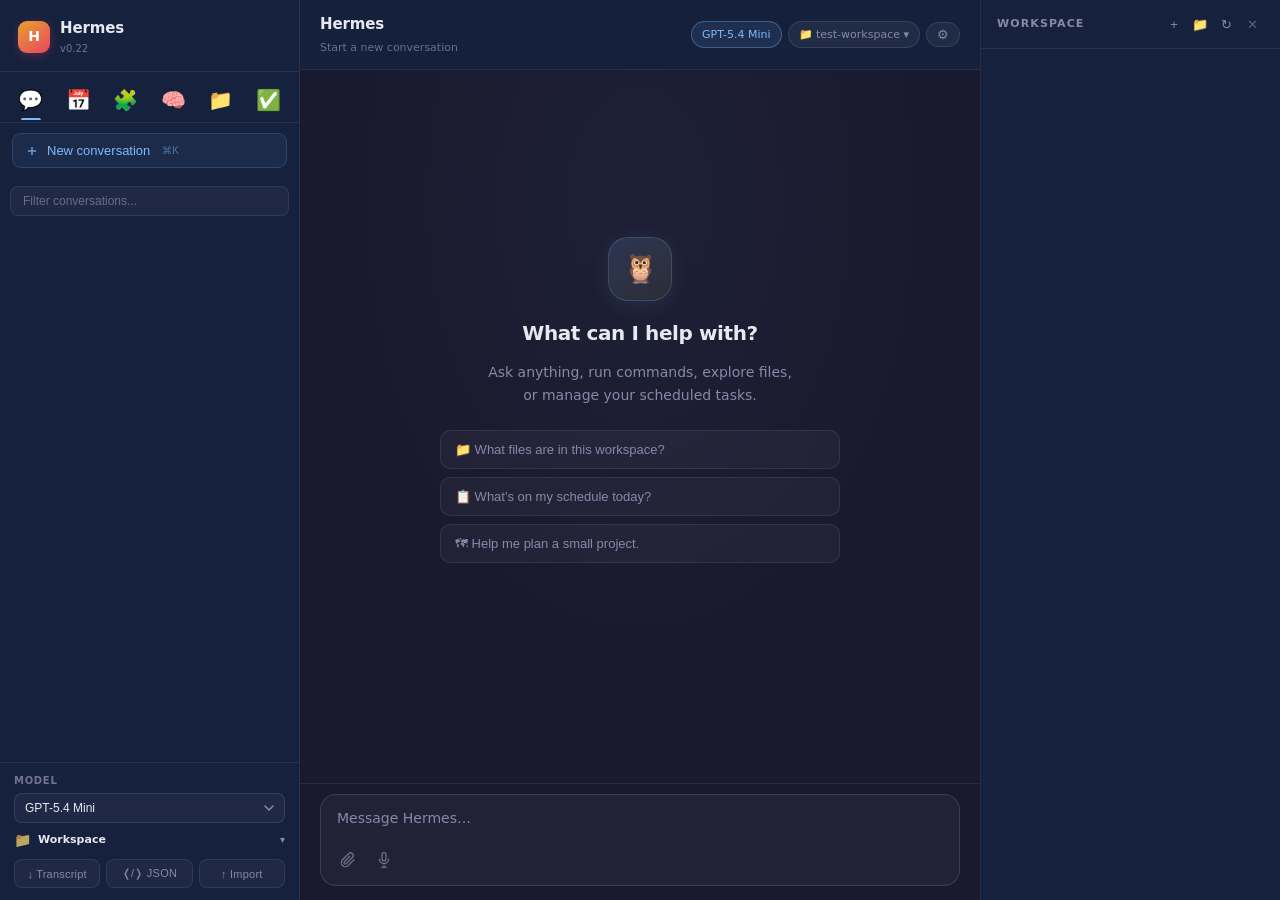
==== static/index.html @ dcb21dfd "feat: polish send button — hidden until content, icon-circle, pop-in animation - index.html: btnSend" ====
<!doctype html>
<html lang="en">
<head>
<meta charset="utf-8">
<meta name="viewport" content="width=device-width, initial-scale=1">
<title>Hermes</title>
<link rel="stylesheet" href="/static/style.css">
  <!-- Prism.js syntax highlighting (loaded async, non-blocking) -->
  <link rel="stylesheet" href="https://cdn.jsdelivr.net/npm/prismjs@1.29.0/themes/prism-tomorrow.min.css" integrity="sha384-wFjoQjtV1y5jVHbt0p35Ui8aV8GVpEZkyF99OXWqP/eNJDU93D3Ugxkoyh6Y2I4A" crossorigin="anonymous">
  <script src="https://cdn.jsdelivr.net/npm/prismjs@1.29.0/components/prism-core.min.js" integrity="sha384-MXybTpajaBV0AkcBaCPT4KIvo0FzoCiWXgcihYsw4FUkEz0Pv3JGV6tk2G8vJtDc" crossorigin="anonymous" defer></script>
  <script src="https://cdn.jsdelivr.net/npm/prismjs@1.29.0/plugins/autoloader/prism-autoloader.min.js" integrity="sha384-Uq05+JLko69eOiPr39ta9bh7kld5PKZoU+fF7g0EXTAriEollhZ+DrN8Q/Oi8J2Q" crossorigin="anonymous" defer></script>
</head>
<body>
<div class="layout">
  <aside class="sidebar">
    <div class="sidebar-header"><div class="logo">H</div><div><h1 style="margin:0;font-size:15px;font-weight:700;letter-spacing:-.01em">Hermes</h1><div style="font-size:10px;color:var(--muted);opacity:.8;margin-top:1px">v0.22</div></div></div>
    <div class="sidebar-nav">
      <button class="nav-tab active" data-panel="chat" data-label="Chat" onclick="switchPanel('chat')" title="Chat">&#128172;</button>
      <button class="nav-tab" data-panel="tasks" data-label="Tasks" onclick="switchPanel('tasks')" title="Tasks">&#128197;</button>
      <button class="nav-tab" data-panel="skills" data-label="Skills" onclick="switchPanel('skills')" title="Skills">&#129513;</button>
      <button class="nav-tab" data-panel="memory" data-label="Memory" onclick="switchPanel('memory')" title="Memory">&#129504;</button>
      <button class="nav-tab" data-panel="workspaces" data-label="Spaces" onclick="switchPanel('workspaces')" title="Spaces">&#128193;</button>
      <button class="nav-tab" data-panel="todos" data-label="Todos" onclick="switchPanel('todos')" title="Current task list">&#9989;</button>
    </div>
    <!-- Chat panel -->
    <div class="panel-view active" id="panelChat">
      <div class="sidebar-section">
        <button class="new-chat-btn" id="btnNewChat">
          <svg width="14" height="14" viewBox="0 0 24 24" fill="none" stroke="currentColor" stroke-width="2.5"><line x1="12" y1="5" x2="12" y2="19"/><line x1="5" y1="12" x2="19" y2="12"/></svg>
          New conversation <span style="font-size:10px;opacity:.5;margin-left:4px">&#8984;K</span>
        </button>
      </div>
      <div class="session-search"><input id="sessionSearch" placeholder="Filter conversations..." oninput="filterSessions()"></div>
      <div class="session-list" id="sessionList"></div>
    </div>
    <!-- Tasks (cron) panel -->
    <div class="panel-view" id="panelTasks">
      <div class="sidebar-section" style="padding-bottom:4px;display:flex;align-items:center;justify-content:space-between">
        <div style="font-size:11px;color:var(--muted)">Scheduled jobs</div>
        <button class="cron-btn run" style="padding:3px 8px;font-size:10px" onclick="toggleCronForm()">+ New job</button>
      </div>
      <!-- Create job form (hidden by default) -->
      <div id="cronCreateForm" style="display:none;padding:8px 12px;border-bottom:1px solid var(--border);flex-shrink:0">
        <input id="cronFormName" placeholder="Job name (optional)" style="width:100%;background:rgba(255,255,255,.05);border:1px solid var(--border2);border-radius:6px;color:var(--text);padding:5px 8px;font-size:12px;outline:none;margin-bottom:6px">
        <input id="cronFormSchedule" placeholder="Schedule: '0 9 * * *' or 'every 1h'" style="width:100%;background:rgba(255,255,255,.05);border:1px solid var(--border2);border-radius:6px;color:var(--text);padding:5px 8px;font-size:12px;outline:none;margin-bottom:6px">
        <textarea id="cronFormPrompt" rows="3" placeholder="Prompt (must be self-contained)" style="width:100%;background:rgba(255,255,255,.05);border:1px solid var(--border2);border-radius:6px;color:var(--text);padding:5px 8px;font-size:12px;outline:none;resize:none;font-family:inherit;margin-bottom:6px"></textarea>
        <select id="cronFormDeliver" style="width:100%;background:rgba(255,255,255,.05);border:1px solid var(--border2);border-radius:6px;color:var(--text);padding:5px 8px;font-size:12px;outline:none;margin-bottom:8px">
          <option value="local">Local (save output only)</option>
          <option value="discord">Discord</option>
          <option value="telegram">Telegram</option>
        </select>
        <div style="display:flex;gap:6px">
          <button class="cron-btn run" style="flex:1" onclick="submitCronCreate()">Create job</button>
          <button class="cron-btn" style="flex:1" onclick="toggleCronForm()">Cancel</button>
        </div>
        <div id="cronFormError" style="font-size:11px;color:var(--accent);margin-top:6px;display:none"></div>
      </div>
      <div class="cron-list" id="cronList"><div style="padding:12px;color:var(--muted);font-size:12px">Loading...</div></div>
    </div>
    <!-- Skills panel -->
    <div class="panel-view" id="panelSkills">
      <div class="sidebar-section" style="padding-bottom:4px;display:flex;align-items:center;justify-content:space-between">
        <div class="skills-search" style="flex:1;padding:0"><input id="skillsSearch" placeholder="Search skills..." oninput="filterSkills()"></div>
        <button class="cron-btn run" style="padding:3px 8px;font-size:10px;flex-shrink:0;margin-left:6px" onclick="toggleSkillForm()">+ New skill</button>
      </div>
      <!-- Skill create/edit form (hidden by default) -->
      <div id="skillCreateForm" style="display:none;padding:8px 12px;border-bottom:1px solid var(--border);flex-shrink:0">
        <input id="skillFormName" placeholder="Skill name (e.g. my-skill)" style="width:100%;background:rgba(255,255,255,.05);border:1px solid var(--border2);border-radius:6px;color:var(--text);padding:5px 8px;font-size:12px;outline:none;margin-bottom:6px;box-sizing:border-box">
        <input id="skillFormCategory" placeholder="Category (optional, e.g. devops)" style="width:100%;background:rgba(255,255,255,.05);border:1px solid var(--border2);border-radius:6px;color:var(--text);padding:5px 8px;font-size:12px;outline:none;margin-bottom:6px;box-sizing:border-box">
        <textarea id="skillFormContent" rows="6" placeholder="SKILL.md content (YAML frontmatter + markdown body)" style="width:100%;background:rgba(255,255,255,.05);border:1px solid var(--border2);border-radius:6px;color:var(--text);padding:5px 8px;font-size:12px;outline:none;resize:vertical;font-family:'SF Mono',ui-monospace,monospace;margin-bottom:6px;box-sizing:border-box"></textarea>
        <div style="display:flex;gap:6px">
          <button class="cron-btn run" style="flex:1" onclick="submitSkillSave()">Save skill</button>
          <button class="cron-btn" style="flex:1" onclick="toggleSkillForm()">Cancel</button>
        </div>
        <div id="skillFormError" style="font-size:11px;color:var(--accent);margin-top:6px;display:none"></div>
      </div>
      <div class="skills-list" id="skillsList"><div style="padding:12px;color:var(--muted);font-size:12px">Loading...</div></div>
    </div>
    <!-- Memory panel -->
    <div class="panel-view" id="panelMemory">
      <div style="padding:8px 12px 4px;display:flex;align-items:center;justify-content:space-between;flex-shrink:0">
        <span style="font-size:11px;color:var(--muted)">Personal memory</span>
        <button class="cron-btn run" id="memEditBtn" style="padding:3px 8px;font-size:10px" onclick="toggleMemoryEdit()">&#9998; Edit</button>
      </div>
      <div class="memory-panel" id="memoryPanel"><div style="color:var(--muted);font-size:12px">Loading...</div></div>
      <!-- Memory edit form (hidden by default) -->
      <div id="memoryEditForm" style="display:none;padding:8px 12px;border-top:1px solid var(--border);flex-shrink:0">
        <div style="font-size:11px;color:var(--muted);margin-bottom:4px">Editing: <span id="memEditSection">memory</span></div>
        <textarea id="memEditContent" rows="10" style="width:100%;background:rgba(255,255,255,.05);border:1px solid var(--border2);border-radius:6px;color:var(--text);padding:5px 8px;font-size:11px;outline:none;resize:vertical;font-family:'SF Mono',ui-monospace,monospace;box-sizing:border-box;margin-bottom:6px;line-height:1.5"></textarea>
        <div style="display:flex;gap:6px">
          <button class="cron-btn run" style="flex:1" onclick="submitMemorySave()">Save</button>
          <button class="cron-btn" style="flex:1" onclick="closeMemoryEdit()">Cancel</button>
        </div>
        <div id="memEditError" style="font-size:11px;color:var(--accent);margin-top:6px;display:none"></div>
      </div>
    </div>
    <!-- Todo panel -->
    <div class="panel-view" id="panelTodos">
      <div style="padding:10px 12px 4px;font-size:11px;color:var(--muted);flex-shrink:0">Current task list</div>
      <div id="todoPanel" style="flex:1;overflow-y:auto;padding:8px 12px"></div>
    </div>
    <!-- Workspaces panel -->
    <div class="panel-view" id="panelWorkspaces">
      <div style="padding:10px 12px 4px;font-size:11px;color:var(--muted)">Add and switch workspaces for your sessions.</div>
      <div style="flex:1;overflow-y:auto;padding:0 12px 12px" id="workspacesPanel"><div style="color:var(--muted);font-size:12px">Loading...</div></div>
    </div>
    <div class="sidebar-bottom">
      <div class="field-label" style="font-size:10px;letter-spacing:.07em;margin-bottom:4px">MODEL</div>
      <select id="modelSelect">
        <optgroup label="OpenAI">
          <option value="openai/gpt-5.4-mini">GPT-5.4 Mini</option>
          <option value="openai/gpt-4o">GPT-4o</option>
          <option value="openai/o3">o3</option>
          <option value="openai/o4-mini">o4-mini</option>
        </optgroup>
        <optgroup label="Anthropic">
          <option value="anthropic/claude-sonnet-4.6">Claude Sonnet 4.6</option>
          <option value="anthropic/claude-sonnet-4-5">Claude Sonnet 4.5</option>
          <option value="anthropic/claude-haiku-3-5">Claude Haiku 3.5</option>
        </optgroup>
        <optgroup label="Other">
          <option value="google/gemini-2.5-pro">Gemini 2.5 Pro</option>
          <option value="deepseek/deepseek-chat-v3-0324">DeepSeek V3</option>
          <option value="meta-llama/llama-4-scout">Llama 4 Scout</option>
        </optgroup>
      </select>
      <div id="sidebarWsDisplay" style="display:flex;align-items:center;gap:7px;padding:0 0 8px;cursor:pointer;border-radius:8px;transition:background .15s" onclick="toggleWsDropdown()" title="Switch workspace">
        <span style="font-size:14px;opacity:.7">&#128193;</span>
        <div style="min-width:0;flex:1">
          <div style="font-size:11px;font-weight:600;color:var(--text);overflow:hidden;text-overflow:ellipsis;white-space:nowrap" id="sidebarWsName">Workspace</div>
          <div style="font-size:10px;color:var(--muted);overflow:hidden;text-overflow:ellipsis;white-space:nowrap;margin-top:1px" id="sidebarWsPath"></div>
        </div>
        <span style="font-size:10px;color:var(--muted);flex-shrink:0">&#9662;</span>
      </div>
      <div class="sidebar-actions">
        <button class="sm-btn" id="btnDownload" title="Download as Markdown">&#8595; Transcript</button>
        <button class="sm-btn" id="btnExportJSON" title="Export full session as JSON">&#10092;/&#10093; JSON</button>
        <button class="sm-btn" id="btnImportJSON" title="Import session from JSON">&#8593; Import</button>
        <input type="file" id="importFileInput" accept=".json" style="display:none">
      </div>
    </div>
  <div class="resize-handle" id="sidebarResize"></div>
  </aside>
  <main class="main">
    <div class="topbar">
      <div style="flex:1;min-width:0;overflow:hidden"><div class="topbar-title" id="topbarTitle">Hermes</div><div class="topbar-meta" id="topbarMeta">Start a new conversation</div></div>
      <div class="topbar-chips">
        <div class="chip model" id="modelChip">GPT-5.4 Mini</div>
        <div id="wsChipWrap" style="position:relative">
          <div class="chip ws-chip" id="wsChip" onclick="toggleWsDropdown()" title="Switch workspace" style="cursor:pointer">&#128193; test-workspace &#9662;</div>
          <div class="ws-dropdown" id="wsDropdown"></div>
        </div>
        <button class="chip clear-btn" id="btnClearConv" onclick="clearConversation()" title="Clear all messages in this conversation" style="display:none">&#128465; Clear</button>
        <button class="chip gear-btn" id="btnSettings" onclick="toggleSettings()" title="Settings">&#9881;</button>
      </div>
    </div>
    <div class="messages" id="messages">
      <div class="empty-state" id="emptyState">
        <div class="empty-logo">🦉</div>
        <h2>What can I help with?</h2>
        <p>Ask anything, run commands, explore files, or manage your scheduled tasks.</p>
        <div class="suggestion-grid">
          <button class="suggestion" data-msg="What files are in this workspace?">📁 What files are in this workspace?</button>
          <button class="suggestion" data-msg="What's on my schedule today?">📋 What's on my schedule today?</button>
          <button class="suggestion" data-msg="Help me plan a small project.">🗺 Help me plan a small project.</button>
        </div>
      </div>
      <div class="messages-inner" id="msgInner"></div>
      <div id="liveToolCards" style="display:none;max-width:800px;margin:0 auto;width:100%;padding:0 24px;"></div>
    </div>
    <div class="reconnect-banner" id="reconnectBanner">
      <span id="reconnectMsg">&#9888; A response may have been in progress when you last left. Reload messages?</span>
      <div style="display:flex;gap:8px;flex-shrink:0">
        <button class="reconnect-btn" onclick="dismissReconnect()">Dismiss</button>
        <button class="reconnect-btn" onclick="refreshSession()">&#8635; Reload</button>
      </div>
    </div>
    <div class="approval-card" id="approvalCard">
      <div class="approval-inner">
        <div class="approval-header">
          <svg width="14" height="14" viewBox="0 0 24 24" fill="none" stroke="currentColor" stroke-width="2"><path d="M10.29 3.86L1.82 18a2 2 0 0 0 1.71 3h16.94a2 2 0 0 0 1.71-3L13.71 3.86a2 2 0 0 0-3.42 0z"/><line x1="12" y1="9" x2="12" y2="13"/><line x1="12" y1="17" x2="12.01" y2="17"/></svg>
          Dangerous command — approval required
        </div>
        <div class="approval-desc" id="approvalDesc"></div>
        <div class="approval-cmd" id="approvalCmd"></div>
        <div class="approval-btns">
          <button class="approval-btn once" onclick="respondApproval('once')">&#10003; Allow once</button>
          <button class="approval-btn session" onclick="respondApproval('session')">&#128274; Allow this session</button>
          <button class="approval-btn always" onclick="respondApproval('always')">&#9734; Always allow</button>
          <button class="approval-btn deny" onclick="respondApproval('deny')">&#10005; Deny</button>
        </div>
      </div>
    </div>
    <!-- Activity bar: shows tool progress / status above composer (not inside input) -->
    <div id="activityBar" style="display:none;max-width:800px;margin:0 auto;width:100%;padding:0 24px;">
      <div id="activityBarInner" style="display:flex;align-items:center;gap:8px;padding:6px 12px;border-radius:8px;background:rgba(255,255,255,.04);border:1px solid rgba(255,255,255,.07);font-size:12px;color:var(--muted);animation:fadeIn .15s ease;">
        <span id="activityIcon" style="font-size:13px;opacity:.6">&#9881;</span>
        <span id="activityText" style="flex:1;overflow:hidden;text-overflow:ellipsis;white-space:nowrap"></span>
        <button id="btnCancel" onclick="cancelStream()" style="display:none;background:rgba(233,69,96,.12);border:1px solid rgba(233,69,96,.35);color:#e94560;font-size:11px;font-weight:600;padding:3px 10px;border-radius:6px;cursor:pointer;flex-shrink:0;transition:background .15s" title="Cancel this task">&#9632; Cancel</button>
        <button id="btnDismissStatus" onclick="setStatus('')" style="display:none;background:none;border:none;color:var(--muted);font-size:14px;line-height:1;cursor:pointer;padding:0 2px;opacity:.5;flex-shrink:0" title="Dismiss">&#x2715;</button>
        <span id="activityDots" style="display:flex;gap:3px;align-items:center">
          <span style="width:4px;height:4px;border-radius:50%;background:var(--blue);opacity:.3;animation:pulse 1.4s ease-in-out infinite"></span>
          <span style="width:4px;height:4px;border-radius:50%;background:var(--blue);opacity:.3;animation:pulse 1.4s ease-in-out .22s infinite"></span>
          <span style="width:4px;height:4px;border-radius:50%;background:var(--blue);opacity:.3;animation:pulse 1.4s ease-in-out .44s infinite"></span>
        </span>
      </div>
    </div>
    <div class="composer-wrap" id="composerWrap">
      <div class="cmd-dropdown" id="cmdDropdown"></div>
      <div class="composer-box" id="composerBox">
        <div class="drop-hint" id="dropHint">
          <svg width="28" height="28" viewBox="0 0 24 24" fill="none" stroke="currentColor" stroke-width="1.5"><path d="M21 15v4a2 2 0 0 1-2 2H5a2 2 0 0 1-2-2v-4"/><polyline points="17 8 12 3 7 8"/><line x1="12" y1="3" x2="12" y2="15"/></svg>
          Drop files to upload to workspace
        </div>
        <div class="attach-tray" id="attachTray"></div>
        <div class="mic-status" id="micStatus" style="display:none"><span class="mic-dot"></span> Listening…</div>
        <textarea id="msg" rows="1" placeholder="Message Hermes…"></textarea>
        <div class="composer-footer">
          <div class="composer-left">
            <input type="file" id="fileInput" multiple accept="image/*,text/*,application/pdf,application/json,.md,.py,.js,.ts,.yaml,.yml,.toml,.csv,.sh,.txt,.log,.env" style="display:none">
            <button class="icon-btn" id="btnAttach" title="Attach files">
              <svg width="16" height="16" viewBox="0 0 24 24" fill="none" stroke="currentColor" stroke-width="2"><path d="M21.44 11.05l-9.19 9.19a6 6 0 0 1-8.49-8.49l9.19-9.19a4 4 0 0 1 5.66 5.66l-9.2 9.19a2 2 0 0 1-2.83-2.83l8.49-8.48"/></svg>
            </button>
            <button class="icon-btn mic-btn" id="btnMic" title="Voice input" style="display:none">
              <svg width="16" height="16" viewBox="0 0 24 24" fill="none" stroke="currentColor" stroke-width="2">
                <rect x="9" y="1" width="6" height="12" rx="3"/>
                <path d="M5 10a7 7 0 0 0 14 0"/>
                <line x1="12" y1="19" x2="12" y2="23"/>
                <line x1="8" y1="23" x2="16" y2="23"/>
              </svg>
            </button>
          </div>
          <div class="composer-right">
            <button class="send-btn" id="btnSend" title="Send message" style="display:none">
              <svg width="16" height="16" viewBox="0 0 24 24" fill="none" stroke="currentColor" stroke-width="2.5" stroke-linecap="round" stroke-linejoin="round"><line x1="12" y1="19" x2="12" y2="5"/><polyline points="5 12 12 5 19 12"/></svg>
            </button>
          </div>
        </div>
        <div class="upload-bar-wrap" id="uploadBarWrap"><div class="upload-bar" id="uploadBar"></div></div>
      </div>
    </div>
  </main>
  <aside class="rightpanel">
    <div class="resize-handle" id="rightpanelResize"></div>
    <div class="panel-header">
      <span>Workspace</span>
      <div class="panel-actions">
        <button class="panel-icon-btn" id="btnUpDir" title="Parent directory" onclick="navigateUp()" style="display:none">&#8593;</button>
        <button class="panel-icon-btn" id="btnNewFile" title="New file" onclick="promptNewFile()">&#43;</button>
        <button class="panel-icon-btn" id="btnNewFolder" title="New folder" onclick="promptNewFolder()">&#128193;</button>
        <button class="panel-icon-btn" id="btnRefreshPanel" title="Refresh" onclick="if(S.session)loadDir(S.currentDir)">&#8635;</button>
        <button class="panel-icon-btn close-preview" id="btnClearPreview" title="Close preview">&#10005;</button>
      </div>
    </div>
    <div class="breadcrumb-bar" id="breadcrumbBar" style="display:none"></div>
    <div class="file-tree" id="fileTree"></div>
    <div class="preview-area" id="previewArea">
      <div class="preview-path" id="previewPath">
        <span id="previewPathText"></span>
        <span class="preview-badge" id="previewBadge"></span>
        <button id="btnDownloadFile" class="panel-icon-btn" style="margin-left:auto;font-size:12px;width:auto;padding:2px 8px" onclick="downloadFile(_previewCurrentPath)" title="Download file to your computer">&#8681; Download</button>
        <button id="btnEditFile" class="panel-icon-btn" style="font-size:12px;width:auto;padding:2px 8px;display:none" onclick="toggleEditMode()">&#9998; Edit</button>
      </div>
      <pre class="preview-code" id="previewCode"></pre>
      <div class="preview-img-wrap" id="previewImgWrap" style="display:none"><img class="preview-img" id="previewImg" src="" alt=""></div>
      <div class="preview-md" id="previewMd" style="display:none"></div>
      <textarea id="previewEditArea" style="display:none;flex:1;width:100%;background:var(--code-bg);color:#e2e8f0;border:1px solid var(--border2);border-radius:8px;padding:12px;font-family:'SF Mono',ui-monospace,monospace;font-size:12px;line-height:1.6;resize:none;outline:none" oninput="_previewDirty=true;updateEditBtn()"></textarea>
    </div>
  </aside>
</div>
<div class="settings-overlay" id="settingsOverlay" style="display:none">
  <div class="settings-panel">
    <div class="settings-header">
      <h3 style="margin:0;font-size:16px">Settings</h3>
      <button class="panel-icon-btn" onclick="toggleSettings()" title="Close">&#10005;</button>
    </div>
    <div class="settings-body">
      <div class="settings-field">
        <label for="settingsModel">Default Model</label>
        <select id="settingsModel" style="width:100%;padding:8px;background:var(--code-bg);color:var(--text);border:1px solid var(--border2);border-radius:6px"></select>
      </div>
      <div class="settings-field">
        <label for="settingsWorkspace">Default Workspace</label>
        <select id="settingsWorkspace" style="width:100%;padding:8px;background:var(--code-bg);color:var(--text);border:1px solid var(--border2);border-radius:6px"></select>
      </div>
      <div class="settings-field">
        <label for="settingsSendKey">Send Key</label>
        <select id="settingsSendKey" style="width:100%;padding:8px;background:var(--code-bg);color:var(--text);border:1px solid var(--border2);border-radius:6px">
          <option value="enter">Enter (Shift+Enter for newline)</option>
          <option value="ctrl+enter">Ctrl+Enter (Enter for newline)</option>
        </select>
      </div>
      <div class="settings-field" style="border-top:1px solid var(--border);padding-top:12px;margin-top:8px">
        <label for="settingsPassword">Access Password</label>
        <div style="font-size:11px;color:var(--muted);margin-bottom:6px">Enter a new password to set or change it. Leave blank to keep current setting.</div>
        <input type="password" id="settingsPassword" placeholder="Enter new password…" style="width:100%;padding:8px;background:var(--code-bg);color:var(--text);border:1px solid var(--border2);border-radius:6px;font-size:13px">
      </div>
      <button class="sm-btn" onclick="saveSettings()" style="margin-top:12px;width:100%;padding:8px;font-weight:600">Save Settings</button>
      <button class="sm-btn" id="btnDisableAuth" onclick="disableAuth()" style="margin-top:6px;width:100%;padding:8px;font-weight:600;color:#e8a030;border-color:rgba(232,160,48,.3);display:none">Disable Auth</button>
      <button class="sm-btn" id="btnSignOut" onclick="signOut()" style="margin-top:6px;width:100%;padding:8px;font-weight:600;color:var(--accent);border-color:rgba(233,69,96,.3);display:none">Sign Out</button>
    </div>
  </div>
</div>
<div class="toast" id="toast"></div>
<script src="/static/ui.js"></script>
<script src="/static/workspace.js"></script>
<script src="/static/sessions.js"></script>
<script src="/static/commands.js"></script>
<script src="/static/messages.js"></script>
<script src="/static/panels.js"></script>
<script src="/static/boot.js"></script>
</body>
</html>
---- static/style.css ----
*, *::before, *::after { box-sizing: border-box; margin: 0; padding: 0; }
  :root {
    --bg:#1a1a2e;--sidebar:#16213e;--border:rgba(255,255,255,0.08);--border2:rgba(255,255,255,0.14);
    --text:#e8e8f0;--muted:#8888aa;--accent:#e94560;--blue:#7cb9ff;--gold:#c9a84c;--code-bg:#0d1117;
    font-family:-apple-system,BlinkMacSystemFont,"Segoe UI",system-ui,sans-serif;font-size:14px;line-height:1.6;
  }
  body{background:var(--bg);color:var(--text);height:100vh;height:100dvh;overflow:hidden;display:flex;}
  .layout{display:flex;width:100%;height:100vh;height:100dvh;}
  .sidebar{width:300px;background:var(--sidebar);border-right:1px solid var(--border);display:flex;flex-direction:column;overflow:hidden;flex-shrink:0;}
  .sidebar-header{padding:16px 18px 14px;border-bottom:1px solid var(--border);display:flex;align-items:center;gap:10px;}
  .logo{width:32px;height:32px;border-radius:9px;background:linear-gradient(145deg,#e8a030,var(--accent));display:flex;align-items:center;justify-content:center;font-weight:800;font-size:14px;color:#fff;flex-shrink:0;box-shadow:0 2px 8px rgba(233,69,96,.3);}
  .sidebar-header h1{font-size:15px;font-weight:600;}
  .sidebar-section{padding:14px 14px 8px;}
  .new-chat-btn{width:100%;padding:9px 12px;border-radius:9px;background:rgba(124,185,255,0.07);border:1px solid rgba(124,185,255,0.18);color:var(--blue);font-size:13px;cursor:pointer;display:flex;align-items:center;gap:8px;transition:all .15s;margin-bottom:8px;font-weight:500;}
  .new-chat-btn:hover{background:rgba(124,185,255,0.13);border-color:rgba(124,185,255,.3);}
  .session-list{flex:1;overflow-y:auto;padding:0 8px 8px;min-height:0;}
  .session-search{padding:4px 10px 8px;flex-shrink:0;}
  .session-search input{width:100%;background:rgba(255,255,255,.04);border:1px solid rgba(255,255,255,.08);border-radius:8px;color:var(--text);padding:7px 12px;font-size:12px;outline:none;transition:all .15s;}
  .session-search input:focus{border-color:rgba(124,185,255,.35);background:rgba(255,255,255,.06);box-shadow:0 0 0 2px rgba(124,185,255,.07);}
  .session-search input::placeholder{color:var(--muted);opacity:.7;}
  /* Inline session title edit */
  .session-title-input{flex:1;background:rgba(20,32,60,.9);border:1px solid rgba(124,185,255,.6);border-radius:6px;color:var(--text);padding:3px 8px;font-size:13px;outline:none;min-width:0;box-shadow:0 0 0 2px rgba(124,185,255,.15);font-family:inherit;}
  .session-item{padding:8px 10px 8px 8px;border-radius:0 8px 8px 0;cursor:pointer;font-size:13px;color:var(--muted);white-space:nowrap;overflow:hidden;text-overflow:ellipsis;transition:background .15s,color .15s,border-color .15s;display:flex;align-items:center;gap:6px;min-width:0;border-left:2px solid transparent;position:relative;}
  .session-item:hover{background:rgba(255,255,255,0.06);color:var(--text);}
  .session-item.active{background:rgba(232,160,48,0.12);color:#e8a030;border-left:2px solid #e8a030;padding-left:8px;}
  .session-title{flex:1;overflow:hidden;text-overflow:ellipsis;white-space:nowrap;}
  /* ── Session action button overlay ── */
  .session-actions{position:absolute;right:0;top:0;bottom:0;display:flex;align-items:center;gap:2px;padding:0 6px 0 16px;background:linear-gradient(to right,transparent,var(--sidebar) 12px);opacity:0;pointer-events:none;transition:opacity .15s ease;border-radius:0 8px 8px 0;}
  .session-item:hover .session-actions{opacity:1;pointer-events:auto;}
  .session-item.active .session-actions{background:linear-gradient(to right,transparent,rgba(30,22,8,.95) 12px);}
  .session-actions button{background:none;border:none;color:var(--muted);cursor:pointer;padding:2px 3px;line-height:1;transition:color .12s;display:flex;align-items:center;}
  .session-actions button:hover{color:var(--text);}
  .session-actions .act-trash:hover{color:var(--accent);}
  .session-actions .act-pin.pinned{color:#f5c542;}
  .session-actions .act-pin.pinned:hover{color:#d4a017;}
  /* Hide overlay during inline rename */
  .session-item:has(.session-title-input) .session-actions{display:none;}
  @keyframes newflash{0%{background:rgba(124,185,255,0.22);color:var(--blue);}100%{background:transparent;color:var(--muted);}}
  .session-item.new-flash{animation:newflash 1.4s ease-out forwards;}
  .toast{position:fixed;bottom:24px;left:50%;transform:translateX(-50%);background:rgba(20,30,50,.95);backdrop-filter:blur(12px);border:1px solid rgba(124,185,255,0.25);color:var(--text);font-size:13px;padding:10px 20px;border-radius:12px;pointer-events:none;opacity:0;transition:opacity .2s,transform .2s;z-index:100;box-shadow:0 4px 20px rgba(0,0,0,.3);letter-spacing:.01em;}
  .toast.show{opacity:1;transform:translateX(-50%) translateY(-2px);}
  .reconnect-banner{display:none;background:#1a2535;border:1px solid rgba(201,168,76,0.4);border-radius:10px;padding:10px 16px;margin:10px auto;max-width:780px;font-size:13px;color:var(--gold);display:none;align-items:center;justify-content:space-between;gap:12px;}
  .reconnect-banner.visible{display:flex;}
  .reconnect-btn{padding:5px 12px;border-radius:7px;font-size:12px;font-weight:600;background:rgba(201,168,76,0.15);border:1px solid rgba(201,168,76,0.4);color:var(--gold);cursor:pointer;}
  .reconnect-btn:hover{background:rgba(201,168,76,0.25);}
  /* ── Approval card ── */
  .approval-card{display:none;max-width:780px;margin:0 auto 0;padding:0 20px 12px;}
  .approval-card.visible{display:block;}
  .approval-inner{background:rgba(20,30,50,.95);backdrop-filter:blur(8px);border:1px solid rgba(233,69,96,0.35);border-radius:14px;padding:14px 16px;}
  .approval-header{display:flex;align-items:center;gap:8px;margin-bottom:10px;font-size:13px;font-weight:600;color:#e94560;}
  .approval-desc{font-size:12px;color:var(--muted);margin-bottom:8px;}
  .approval-cmd{background:var(--code-bg);border:1px solid rgba(255,255,255,.08);border-radius:8px;padding:8px 12px;font-family:"SF Mono",ui-monospace,monospace;font-size:12px;color:#e2e8f0;white-space:pre-wrap;word-break:break-all;margin-bottom:12px;max-height:120px;overflow-y:auto;}
  .approval-btns{display:flex;gap:8px;flex-wrap:wrap;}
  .approval-btn{padding:6px 14px;border-radius:8px;font-size:12px;font-weight:600;border:1px solid var(--border2);background:rgba(255,255,255,0.06);color:var(--text);cursor:pointer;transition:all .15s;}
  .approval-btn:hover{background:rgba(255,255,255,0.12);}
  .approval-btn.once{border-color:rgba(124,185,255,0.5);color:var(--blue);}
  .approval-btn.once:hover{background:rgba(124,185,255,0.15);}
  .approval-btn.session{border-color:rgba(124,185,255,0.3);color:var(--blue);}
  .approval-btn.always{border-color:rgba(201,168,76,0.5);color:var(--gold);}
  .approval-btn.deny{border-color:rgba(233,69,96,0.5);color:var(--accent);}
  .approval-btn.deny:hover{background:rgba(233,69,96,0.12);}
  /* Sidebar navigation tabs */
  .sidebar-nav{display:flex;border-bottom:1px solid var(--border);flex-shrink:0;padding:6px 8px 0;gap:2px;}
  .nav-tab{flex:1;padding:10px 4px 8px;font-size:20px;text-align:center;cursor:pointer;color:var(--muted);border:none;background:none;transition:color .15s;border-bottom:2px solid transparent;white-space:nowrap;overflow:hidden;position:relative;}
  .nav-tab:hover{color:var(--text);}
  .nav-tab:hover::after{content:attr(data-label);position:absolute;bottom:calc(100% + 8px);left:50%;transform:translateX(-50%);background:rgba(15,22,40,.98);border:1px solid rgba(124,185,255,0.3);color:var(--blue);font-size:12px;font-weight:700;letter-spacing:.02em;padding:5px 11px;border-radius:7px;white-space:nowrap;pointer-events:none;z-index:50;box-shadow:0 4px 12px rgba(0,0,0,.3);}
  .nav-tab.active{color:var(--blue);}
  .nav-tab.active::before{content:'';position:absolute;bottom:0;left:50%;transform:translateX(-50%);width:20px;height:2px;background:var(--blue);border-radius:2px 2px 0 0;}
  /* Panel content areas (swapped by tab) */
  .panel-view{display:none;flex:1;overflow:hidden;flex-direction:column;}
  .panel-view.active{display:flex;}
  /* Cron panel */
  .cron-list{flex:1;overflow-y:auto;padding:8px;}
  .cron-item{border-radius:10px;border:1px solid rgba(255,255,255,.08);margin-bottom:6px;overflow:hidden;transition:border-color .15s,background .15s;background:rgba(255,255,255,.02);}
  .cron-item:hover{border-color:var(--border2);}
  .cron-header{display:flex;align-items:center;gap:8px;padding:9px 11px;cursor:pointer;}
  .cron-name{flex:1;font-size:13px;color:var(--text);font-weight:500;overflow:hidden;text-overflow:ellipsis;white-space:nowrap;}
  .cron-status{font-size:10px;font-weight:700;padding:2px 7px;border-radius:99px;flex-shrink:0;}
  .cron-status.active{background:rgba(34,197,94,.15);color:#4ade80;}
  .cron-status.paused{background:rgba(201,168,76,.15);color:var(--gold);}
  .cron-status.disabled{background:rgba(255,255,255,.07);color:var(--muted);}
  .cron-status.error{background:rgba(233,69,96,.15);color:var(--accent);}
  .cron-body{display:none;padding:0 11px 10px;border-top:1px solid var(--border);overflow:hidden;}
  .cron-body.open{display:block;}
  .cron-schedule{font-size:11px;color:var(--muted);margin:8px 0 6px;}
  .cron-prompt{font-size:11px;color:var(--muted);line-height:1.55;max-height:80px;overflow-y:auto;background:rgba(0,0,0,.2);padding:6px 8px;border-radius:6px;white-space:pre-wrap;margin-bottom:8px;box-sizing:border-box;}
  .cron-actions{display:flex;gap:6px;margin-bottom:8px;}
  .cron-btn{padding:4px 10px;border-radius:6px;font-size:11px;font-weight:600;border:1px solid var(--border2);background:rgba(255,255,255,.05);color:var(--muted);cursor:pointer;transition:all .15s;}
  .cron-btn:hover{background:rgba(255,255,255,.1);color:var(--text);}
  .cron-btn.run{border-color:rgba(124,185,255,.4);color:var(--blue);}
  .cron-btn.run:hover{background:rgba(124,185,255,.12);}
  .cron-btn.pause{border-color:rgba(201,168,76,.4);color:var(--gold);}
  .cron-last{font-size:11px;color:var(--muted);border-top:1px solid var(--border);padding-top:8px;max-height:220px;overflow-y:auto;white-space:pre-wrap;line-height:1.5;word-break:break-word;}
  .cron-last-header{font-size:10px;font-weight:600;text-transform:uppercase;letter-spacing:.06em;color:var(--muted);margin-bottom:4px;}
  /* Skills panel */
  .skills-search{padding:8px;flex-shrink:0;}
  .skills-search input{width:100%;background:rgba(255,255,255,.06);border:1px solid var(--border2);border-radius:7px;color:var(--text);padding:6px 10px;font-size:12px;outline:none;}
  .skills-search input::placeholder{color:var(--muted);}
  .skills-list{flex:1;overflow-y:auto;padding:0 8px 8px;}
  .skills-category{margin-bottom:4px;}
  .skills-cat-header{font-size:10px;font-weight:700;text-transform:uppercase;letter-spacing:.08em;color:var(--muted);padding:8px 6px 4px;cursor:pointer;display:flex;align-items:center;gap:4px;}
  .skills-cat-header:hover{color:var(--text);}
  .skill-item{padding:7px 10px;border-radius:7px;cursor:pointer;font-size:12px;color:var(--muted);display:flex;align-items:flex-start;gap:6px;transition:all .12s;line-height:1.4;}
  .skill-item:hover{background:rgba(255,255,255,.06);color:var(--text);}
  .skill-item.active{background:rgba(124,185,255,.1);color:var(--blue);}
  .skill-name{font-weight:500;flex-shrink:0;}
  .skill-desc{overflow:hidden;text-overflow:ellipsis;white-space:nowrap;flex:1;font-size:11px;opacity:.7;}
  /* Memory panel */
  .memory-panel{flex:1;overflow-y:auto;padding:12px;}
  .memory-section{margin-bottom:16px;}
  .memory-section-title{font-size:10px;font-weight:700;text-transform:uppercase;letter-spacing:.08em;color:var(--muted);margin-bottom:8px;display:flex;align-items:center;justify-content:space-between;}
  .memory-mtime{font-size:10px;font-weight:400;text-transform:none;opacity:.6;}
  .memory-content{font-size:12px;line-height:1.7;color:var(--text);}
  .memory-content p{margin-bottom:6px;}
  .memory-empty{color:var(--muted);font-size:12px;font-style:italic;}
  .sidebar-bottom{border-top:1px solid var(--border);padding:12px 14px;flex-shrink:0;}
  .field-label{font-size:10px;font-weight:700;text-transform:uppercase;letter-spacing:.08em;color:var(--muted);margin-bottom:5px;opacity:.8;}
  select{width:100%;background:rgba(255,255,255,0.04);border:1px solid rgba(255,255,255,.1);border-radius:8px;color:var(--text);padding:7px 28px 7px 10px;font-size:12px;outline:none;appearance:none;margin-bottom:6px;cursor:pointer;background-image:url("data:image/svg+xml,%3Csvg xmlns='http://www.w3.org/2000/svg' width='10' height='6' viewBox='0 0 10 6'%3E%3Cpath d='M1 1l4 4 4-4' stroke='%238888aa' stroke-width='1.5' fill='none' stroke-linecap='round'/%3E%3C/svg%3E");background-repeat:no-repeat;background-position:right 10px center;}
  select:focus{border-color:rgba(124,185,255,.4);box-shadow:0 0 0 2px rgba(124,185,255,.08);}
  optgroup{color:var(--muted);font-size:11px;font-weight:700;}
  option{background:#1a1a2e;color:var(--text);padding:6px;}
  .sidebar-actions{display:flex;gap:6px;}
  .sm-btn{flex:1;padding:7px 0;border-radius:8px;font-size:11px;font-weight:500;background:rgba(255,255,255,0.04);border:1px solid rgba(255,255,255,.08);color:var(--muted);cursor:pointer;transition:all .15s;text-align:center;letter-spacing:.02em;}
  .sm-btn:hover{background:rgba(255,255,255,0.09);color:var(--text);border-color:rgba(255,255,255,.15);}
  .main{flex:1;display:flex;flex-direction:column;overflow:hidden;min-width:0;background:rgba(26,26,46,0.5);}
  .topbar{padding:12px 20px;border-bottom:1px solid var(--border);background:rgba(22,33,62,.98);backdrop-filter:blur(12px);display:flex;align-items:center;justify-content:space-between;flex-shrink:0;}
  .topbar-title{font-size:15px;font-weight:600;letter-spacing:-.01em;white-space:nowrap;overflow:hidden;text-overflow:ellipsis;}
  .topbar-meta{font-size:11px;color:var(--muted);margin-top:3px;opacity:.75;white-space:nowrap;overflow:hidden;text-overflow:ellipsis;}
  .topbar-chips{display:flex;gap:6px;align-items:center;flex-shrink:0;}
  .chip{font-size:11px;padding:4px 10px;border-radius:999px;background:rgba(255,255,255,0.05);border:1px solid rgba(255,255,255,.1);color:var(--muted);font-weight:500;}
  .chip.model{color:var(--blue);border-color:rgba(124,185,255,0.35);background:rgba(124,185,255,0.1);}
  .messages{flex:1;overflow-y:auto;display:flex;flex-direction:column;min-height:0;}
  .messages-inner{max-width:800px;margin:0 auto;width:100%;padding:20px 24px 32px;display:flex;flex-direction:column;}
  .msg-row{padding:10px 0;}
  .msg-row+.msg-row{border-top:none;}
  .msg-role{font-size:12px;font-weight:500;letter-spacing:.01em;margin-bottom:8px;display:flex;align-items:center;gap:8px;}
  .msg-role.user{color:rgba(124,185,255,0.65);}
  .msg-role.assistant{color:rgba(201,168,76,0.6);}
  .role-icon{width:22px;height:22px;border-radius:50%;display:flex;align-items:center;justify-content:center;font-size:10px;font-weight:700;flex-shrink:0;}
  .role-icon.user{background:rgba(124,185,255,0.15);color:var(--blue);border:1px solid rgba(124,185,255,0.2);}
  .role-icon.assistant{background:rgba(201,168,76,0.15);color:var(--gold);border:1px solid rgba(201,168,76,0.2);}
  .msg-body{font-size:14px;line-height:1.75;color:var(--text);padding-left:30px;max-width:680px;}
  .msg-body p{margin-bottom:10px;}.msg-body p:last-child{margin-bottom:0;}
  .msg-body ul,.msg-body ol{margin:6px 0 10px 20px;}.msg-body li{margin-bottom:3px;}
  .msg-body h1,.msg-body h2,.msg-body h3{margin:16px 0 6px;font-weight:600;}
  .msg-body h1{font-size:18px;}.msg-body h2{font-size:16px;}.msg-body h3{font-size:14px;}
  .msg-body strong{color:#fff;font-weight:600;}.msg-body em{color:#c9c9e8;font-style:italic;}
  .msg-body code{font-family:"SF Mono","Fira Code",ui-monospace,monospace;font-size:12.5px;background:rgba(0,0,0,.35);padding:1px 5px;border-radius:4px;color:#f0c27f;}
  .msg-body pre{background:var(--code-bg);border:1px solid rgba(255,255,255,.08);border-radius:10px;padding:14px 16px;overflow-x:auto;margin:10px 0;}
  .msg-body pre code{background:none;padding:0;border-radius:0;color:#e2e8f0;font-size:13px;line-height:1.6;}
  .pre-header{font-size:10px;font-weight:600;text-transform:uppercase;letter-spacing:.06em;color:var(--muted);padding:8px 16px 8px;background:rgba(255,255,255,.04);border-radius:10px 10px 0 0;border:1px solid rgba(255,255,255,.08);border-bottom:1px solid rgba(255,255,255,.05);display:flex;align-items:center;gap:6px;}
  .pre-header::before{content:'';width:8px;height:8px;border-radius:50%;background:var(--muted);opacity:.4;}
  .pre-header+pre{border-radius:0 0 10px 10px;border-top:none;margin-top:0;}
  .msg-body blockquote{border-left:3px solid var(--blue);padding-left:14px;color:var(--muted);font-style:italic;margin:10px 0;}
  .msg-body a{color:var(--blue);text-decoration:underline;}
  .msg-body hr{border:none;border-top:1px solid var(--border);margin:14px 0;}
  .msg-files{display:flex;flex-wrap:wrap;gap:6px;padding-left:30px;margin-bottom:10px;}
  .msg-file-badge{display:flex;align-items:center;gap:5px;background:rgba(124,185,255,0.1);border:1px solid rgba(124,185,255,0.25);border-radius:6px;padding:4px 9px;font-size:12px;color:var(--blue);}
  .thinking{display:flex;align-items:center;gap:5px;color:var(--muted);font-size:13px;padding-left:30px;}
  .dot{width:6px;height:6px;border-radius:50%;background:var(--blue);opacity:.3;animation:pulse 1.4s ease-in-out infinite;}
  .dot:nth-child(2){animation-delay:.22s;}.dot:nth-child(3){animation-delay:.44s;}
  @keyframes pulse{0%,80%,100%{opacity:.2;transform:scale(.8)}40%{opacity:.8;transform:scale(1)}}
  .empty-state{flex:1;display:flex;flex-direction:column;align-items:center;justify-content:center;gap:12px;padding:40px;color:var(--muted);}
  .empty-logo{width:64px;height:64px;border-radius:20px;background:linear-gradient(145deg,rgba(124,185,255,.15),rgba(201,168,76,.1));border:1px solid rgba(124,185,255,.2);display:flex;align-items:center;justify-content:center;font-size:28px;font-weight:700;color:var(--blue);margin-bottom:4px;box-shadow:0 4px 20px rgba(124,185,255,.1);}
  .empty-state h2{font-size:20px;color:var(--text);font-weight:700;letter-spacing:-.02em;}
  .empty-state p{font-size:14px;text-align:center;max-width:320px;}
  .suggestion-grid{display:flex;flex-direction:column;gap:8px;margin-top:12px;width:100%;max-width:380px;}
  .suggestion{padding:11px 14px;background:rgba(255,255,255,0.04);border:1px solid rgba(255,255,255,.08);border-radius:10px;font-size:13px;color:var(--muted);cursor:pointer;transition:all .15s;text-align:left;}
  .suggestion:hover{background:rgba(124,185,255,0.07);color:var(--text);border-color:rgba(124,185,255,.3);transform:translateX(2px);}
  /* ── Composer ── */
  .composer-wrap{border-top:1px solid var(--border);padding:12px 20px 16px;background:var(--bg);flex-shrink:0;}
  .composer-box{max-width:780px;margin:0 auto;background:rgba(255,255,255,0.04);border:1px solid rgba(255,255,255,.12);border-radius:16px;display:flex;flex-direction:column;transition:border-color .2s,box-shadow .2s;position:relative;}
  .composer-box:focus-within{border-color:rgba(124,185,255,0.5);box-shadow:0 0 0 3px rgba(124,185,255,0.08);}
  .composer-wrap.drag-over .composer-box{border-color:var(--blue);background:rgba(124,185,255,0.06);}
  .drop-hint{display:none;position:absolute;inset:0;align-items:center;justify-content:center;background:rgba(124,185,255,0.08);border:2px dashed var(--blue);border-radius:14px;font-size:14px;color:var(--blue);pointer-events:none;z-index:10;flex-direction:column;gap:8px;}
  .composer-wrap.drag-over .drop-hint{display:flex;}
  .attach-tray{display:none;flex-wrap:wrap;gap:6px;padding:10px 14px 0;}
  .attach-tray.has-files{display:flex;}
  .attach-chip{display:flex;align-items:center;gap:5px;background:rgba(124,185,255,0.08);border:1px solid rgba(124,185,255,0.22);border-radius:8px;padding:4px 10px;font-size:11px;font-weight:500;color:var(--blue);}
  .attach-chip button{background:none;border:none;color:var(--muted);cursor:pointer;font-size:13px;line-height:1;padding:0 0 0 3px;}
  .attach-chip button:hover{color:var(--accent);}
  textarea#msg{width:100%;background:transparent;border:none;outline:none;color:var(--text);font-size:14px;line-height:1.65;padding:12px 16px 6px;resize:none;min-height:44px;max-height:200px;font-family:inherit;}
  textarea#msg::placeholder{color:var(--muted);}
  .composer-footer{display:flex;align-items:center;justify-content:space-between;padding:6px 10px 10px;}
  .composer-left{display:flex;gap:2px;align-items:center;}
  .composer-right{display:flex;gap:6px;align-items:center;}
  .icon-btn{width:34px;height:34px;border-radius:8px;background:none;border:none;color:var(--muted);cursor:pointer;display:flex;align-items:center;justify-content:center;font-size:16px;transition:all .15s;}
  .icon-btn{opacity:.75;}
  .icon-btn:hover{background:rgba(255,255,255,.08);color:var(--text);opacity:1;}
  .mic-btn{transition:color .15s,background .15s;}
  .mic-btn.recording{color:#e94560;background:rgba(233,69,96,.12);animation:mic-pulse 1.2s ease-in-out infinite;}
  @keyframes mic-pulse{0%,100%{box-shadow:0 0 0 0 rgba(233,69,96,.3);}50%{box-shadow:0 0 0 6px rgba(233,69,96,0);}}
  .mic-status{font-size:11px;color:#e94560;padding:4px 12px;display:flex;align-items:center;gap:6px;}
  .mic-dot{width:6px;height:6px;border-radius:50%;background:#e94560;animation:mic-pulse 1.2s ease-in-out infinite;flex-shrink:0;}
  .status-text{font-size:11px;color:var(--muted);padding-left:4px;}
  .send-btn{width:34px;height:34px;border-radius:50%;background:#7cb9ff;border:none;color:#0a1628;cursor:pointer;display:flex;align-items:center;justify-content:center;flex-shrink:0;transition:background .15s,transform .15s,box-shadow .15s;box-shadow:0 2px 8px rgba(124,185,255,.35);}
  .send-btn:hover{background:#a0d0ff;transform:scale(1.08);box-shadow:0 4px 14px rgba(124,185,255,.5);}
  .send-btn:active{transform:scale(0.95);box-shadow:0 1px 4px rgba(124,185,255,.25);}
  .send-btn:disabled{opacity:.35;cursor:not-allowed;transform:none;box-shadow:none;}
  .send-btn.visible{animation:send-pop-in .18s cubic-bezier(.34,1.56,.64,1) forwards;}
  @keyframes send-pop-in{from{opacity:0;transform:scale(.55);}to{opacity:1;transform:scale(1);}}
  .upload-bar-wrap{display:none;height:3px;background:rgba(255,255,255,.06);border-radius:0 0 16px 16px;overflow:hidden;}
  .upload-bar-wrap.active{display:block;}
  .upload-bar{height:100%;background:linear-gradient(90deg,var(--blue),#a0d0ff);width:0%;transition:width .3s ease;}
  .rightpanel{width:300px;background:var(--sidebar);border-left:1px solid rgba(255,255,255,.06);display:flex;flex-direction:column;overflow:hidden;flex-shrink:0;}
  .panel-header{padding:12px 16px;border-bottom:1px solid var(--border);font-size:11px;font-weight:600;color:var(--muted);text-transform:uppercase;letter-spacing:.1em;display:flex;align-items:center;justify-content:space-between;}
  .panel-actions{display:flex;gap:4px;}
  .panel-icon-btn{width:24px;height:24px;background:none;border:none;color:var(--muted);cursor:pointer;border-radius:5px;font-size:13px;display:flex;align-items:center;justify-content:center;transition:all .15s;}
  .panel-icon-btn:hover{background:rgba(255,255,255,.08);color:var(--text);}
  /* File row actions (shown on hover) */
  /* file-item-actions removed: delete button is now a flex child */
  .file-action-btn{width:20px;height:20px;background:rgba(0,0,0,.4);border:none;border-radius:4px;color:var(--muted);cursor:pointer;font-size:11px;display:flex;align-items:center;justify-content:center;}
  .file-action-btn:hover{color:var(--accent);}
  .close-preview{cursor:pointer;opacity:.6;}.close-preview:hover{opacity:1;}
  /* Breadcrumb navigation */
  .breadcrumb-bar{display:flex;align-items:center;gap:2px;padding:6px 12px;font-size:12px;border-bottom:1px solid var(--border);flex-shrink:0;overflow:hidden;white-space:nowrap;}
  .breadcrumb-seg{padding:1px 3px;border-radius:3px;}
  .breadcrumb-link{color:var(--muted);cursor:pointer;transition:color .12s;}
  .breadcrumb-link:hover{color:var(--text);background:rgba(255,255,255,.06);}
  .breadcrumb-current{color:var(--text);font-weight:500;}
  .breadcrumb-sep{color:var(--border);margin:0 1px;font-size:11px;}
  .file-tree{flex:1;overflow-y:auto;padding:8px;}
  .file-item{display:flex;align-items:center;gap:6px;padding:6px 10px;border-radius:7px;cursor:pointer;font-size:12px;color:var(--muted);transition:all .12s;min-width:0;}
  .file-item:hover{background:rgba(255,255,255,.07);color:var(--text);}
  .file-item.active{background:rgba(124,185,255,.12);color:var(--blue);}
  .file-tree-toggle{font-size:10px;color:var(--muted);flex-shrink:0;width:10px;text-align:center;line-height:1;}
  .file-item.file-empty{color:var(--muted);opacity:.5;font-style:italic;cursor:default;font-size:11px;}
  .file-item.file-empty:hover{background:none;color:var(--muted);}
  .preview-area{flex:1;overflow:auto;padding:14px;flex-direction:column;gap:8px;display:none;opacity:0;transition:opacity .15s;}
  .preview-area.visible{display:flex;opacity:1;}
  .preview-path{font-size:11px;color:var(--muted);padding-bottom:8px;border-bottom:1px solid var(--border);flex-shrink:0;}
  .preview-code{font-family:"SF Mono","Fira Code",ui-monospace,monospace;font-size:12px;line-height:1.6;white-space:pre-wrap;word-break:break-word;color:#cdd6e0;}
  /* Image preview */
  .preview-img-wrap{display:flex;align-items:center;justify-content:center;flex:1;padding:8px 0;min-height:0;}
  .preview-img{max-width:100%;max-height:100%;object-fit:contain;border-radius:6px;box-shadow:0 2px 12px rgba(0,0,0,.4);}
  /* Markdown rendered preview */
  .preview-md{font-size:13px;line-height:1.7;color:var(--text);flex:1;overflow-y:auto;min-height:0;}
  .preview-md p{margin-bottom:10px;}.preview-md p:last-child{margin-bottom:0;}
  .preview-md h1{font-size:18px;font-weight:700;margin:16px 0 8px;color:#fff;border-bottom:1px solid var(--border);padding-bottom:6px;}
  .preview-md h2{font-size:15px;font-weight:600;margin:14px 0 6px;color:#fff;}
  .preview-md h3{font-size:13px;font-weight:600;margin:12px 0 4px;color:#e8e8f0;}
  .preview-md ul,.preview-md ol{margin:4px 0 10px 18px;}.preview-md li{margin-bottom:3px;}
  .preview-md code{font-family:"SF Mono",ui-monospace,monospace;font-size:11.5px;background:rgba(0,0,0,.35);padding:1px 5px;border-radius:4px;color:#f0c27f;}
  .preview-md pre{background:var(--code-bg);border:1px solid rgba(255,255,255,.08);border-radius:8px;padding:10px 12px;overflow-x:auto;margin:8px 0;}
  .preview-md pre code{background:none;padding:0;color:#e2e8f0;font-size:11.5px;line-height:1.55;}
  .preview-md blockquote{border-left:3px solid var(--blue);padding-left:12px;color:var(--muted);font-style:italic;margin:8px 0;}
  .preview-md strong{color:#fff;font-weight:600;}.preview-md em{color:#c9c9e8;}
  .preview-md a{color:var(--blue);text-decoration:underline;}
  .preview-md hr{border:none;border-top:1px solid var(--border);margin:12px 0;}
  .preview-md table{border-collapse:collapse;width:100%;margin:8px 0;font-size:12px;}
  .preview-md th{background:rgba(255,255,255,.07);padding:6px 10px;text-align:left;font-weight:600;border:1px solid var(--border2);}
  .preview-md td{padding:5px 10px;border:1px solid rgba(255,255,255,.06);}
  .preview-md tr:nth-child(even){background:rgba(255,255,255,.03);}
  /* File type badge in preview path bar */
  .preview-badge{display:inline-block;font-size:10px;font-weight:600;padding:2px 6px;border-radius:4px;margin-left:8px;text-transform:uppercase;letter-spacing:.06em;}
  .preview-badge.img{background:rgba(124,185,255,.15);color:var(--blue);}
  .preview-badge.md{background:rgba(201,168,76,.15);color:var(--gold);}
  .preview-badge.code{background:rgba(255,255,255,.07);color:var(--muted);}
  ::-webkit-scrollbar{width:4px;height:4px}
  ::-webkit-scrollbar-track{background:transparent}
  ::-webkit-scrollbar-thumb{background:rgba(255,255,255,.1);border-radius:99px;transition:background .2s}
  ::-webkit-scrollbar-thumb:hover{background:rgba(255,255,255,.22)}
  @media(max-width:900px){.rightpanel{display:none}}
  @media(max-width:640px){
    .sidebar{display:none}
    /* Topbar: stack title + chips vertically, allow wrapping */
    .topbar{padding:8px 12px;gap:6px;flex-wrap:wrap;}
    .topbar-left{min-width:0;flex:1 1 100%;}
    .topbar-title{font-size:14px;}
    .topbar-meta{font-size:10px;}
    .topbar-chips{flex-wrap:wrap;gap:4px;}
    .topbar-chips .chip,.topbar-chips .ws-chip,.topbar-chips button{font-size:11px!important;padding:3px 8px!important;}
    /* Messages area */
    .messages-inner{padding:12px 10px 20px;}
    .msg-body{padding-left:0;max-width:100%;}
    .msg-role{font-size:12px;}
    /* Composer */
    .composer-wrap{padding:8px 10px 12px!important;}
    .composer-box{border-radius:12px;}
    .composer-box textarea{font-size:16px;min-height:40px;}
    .send-btn{width:32px;height:32px;}
    /* Empty state */
    .empty-state h2{font-size:18px;}
    .empty-state p{font-size:13px;}
    .suggestion-grid{max-width:100%!important;}
    .suggestion-btn{font-size:12px;padding:8px 10px;}
    /* Approval card */
    .approval-card{padding:0 10px 8px;}
    .approval-btns{gap:6px;}
    .approval-btn{padding:5px 10px;font-size:11px;}
    /* Tool cards */
    .tool-card{margin-left:0!important;font-size:12px;}
    /* Settings modal */
    .settings-panel{width:95vw;max-width:95vw;}
  }

/* ── Workspace dropdown (topbar) ── */
.ws-chip{user-select:none;}
.ws-dropdown{display:none;position:absolute;top:calc(100% + 6px);right:0;min-width:240px;background:#1a2535;border:1px solid var(--border2);border-radius:10px;box-shadow:0 8px 24px rgba(0,0,0,.4);z-index:200;overflow:hidden;max-height:320px;overflow-y:auto;}
.ws-dropdown.open{display:block;}
.ws-opt{padding:9px 14px;cursor:pointer;transition:background .12s;}
.ws-opt:hover{background:rgba(255,255,255,.07);}
.ws-opt.active{background:rgba(124,185,255,.1);}
.ws-opt-name{font-size:13px;color:var(--text);font-weight:500;}
.ws-opt-path{font-size:11px;color:var(--muted);overflow:hidden;text-overflow:ellipsis;white-space:nowrap;}
.ws-divider{height:1px;background:var(--border);margin:4px 0;}
.ws-manage{color:var(--muted);font-size:12px;}
/* ── Workspace management panel ── */
.ws-row{display:flex;align-items:center;gap:8px;padding:8px 0;border-bottom:1px solid var(--border);}
.ws-row:last-of-type{border-bottom:none;}
.ws-row-info{flex:1;min-width:0;}
.ws-row-name{font-size:13px;font-weight:500;color:var(--text);}
.ws-row-path{font-size:11px;color:var(--muted);overflow:hidden;text-overflow:ellipsis;white-space:nowrap;}
.ws-row-actions{display:flex;gap:4px;flex-shrink:0;}
.ws-action-btn{padding:4px 9px;border-radius:6px;font-size:11px;font-weight:600;border:1px solid var(--border2);background:rgba(255,255,255,.05);color:var(--muted);cursor:pointer;transition:all .15s;white-space:nowrap;}
.ws-action-btn:hover{background:rgba(255,255,255,.1);color:var(--text);}
/* ── Slash command autocomplete dropdown ── */
.cmd-dropdown{display:none;position:absolute;bottom:100%;left:0;right:0;background:#1a2535;border:1px solid var(--border2);border-radius:10px;box-shadow:0 -8px 24px rgba(0,0,0,.4);z-index:200;max-height:240px;overflow-y:auto;margin-bottom:4px;}
.cmd-dropdown.open{display:block;}
.cmd-item{padding:8px 14px;cursor:pointer;transition:background .12s;}
.cmd-item:hover,.cmd-item.selected{background:rgba(255,255,255,.07);}
.cmd-item-name{font-size:13px;color:var(--text);font-weight:500;}
.cmd-item-arg{color:var(--muted);font-weight:400;font-style:italic;}
.cmd-item-desc{font-size:11px;color:var(--muted);margin-top:1px;}
.ws-action-btn.danger:hover{background:rgba(233,69,96,.12);color:var(--accent);border-color:rgba(233,69,96,.3);}
.ws-add-row{display:flex;gap:8px;align-items:center;padding:10px 0 4px;}
/* ── Message action buttons (copy, edit, retry) ── */
.msg-actions{display:flex;align-items:center;gap:2px;opacity:0;transition:opacity .15s;margin-left:auto;}
.msg-row:hover .msg-actions{opacity:1;}
.msg-action-btn{background:none;border:none;color:var(--muted);cursor:pointer;font-size:13px;padding:2px 5px;border-radius:5px;transition:color .12s,background .12s;line-height:1;}
.msg-action-btn:hover{color:var(--blue);background:rgba(124,185,255,.1);}

/* ── Edit message inline ── */
.msg-edit-area{width:100%;background:rgba(255,255,255,.05);border:1px solid rgba(124,185,255,.35);border-radius:8px;color:var(--text);padding:10px 12px;font-size:14px;font-family:inherit;line-height:1.6;resize:none;outline:none;min-height:60px;box-sizing:border-box;box-shadow:0 0 0 3px rgba(124,185,255,.07);margin-top:4px;}
.msg-edit-bar{display:flex;gap:8px;margin-top:8px;margin-bottom:4px;}
.msg-edit-send{background:var(--blue);color:#fff;border:none;border-radius:7px;padding:6px 16px;font-size:13px;font-weight:600;cursor:pointer;transition:opacity .15s;}
.msg-edit-send:hover{opacity:.85;}
.msg-edit-cancel{background:rgba(255,255,255,.06);color:var(--muted);border:1px solid var(--border2);border-radius:7px;padding:6px 12px;font-size:13px;cursor:pointer;transition:background .15s;}
.msg-edit-cancel:hover{background:rgba(255,255,255,.1);}

/* ── Clear conversation chip ── */
.clear-btn{background:rgba(201,168,76,.06);border:1px solid rgba(201,168,76,.18);color:var(--gold);font-size:11px;padding:4px 10px;cursor:pointer;transition:background .15s;}
.clear-btn:hover{background:rgba(201,168,76,.12);}

/* ── Copy button on messages ── */
/* msg-copy-btn styles moved to msg-action-btn */
/* ── Nav tab nowrap ── */
/* nav-tab-nowrap-handled-above */

/* ── Final polish additions ── */

/* Smooth hover on file items */


/* Sidebar section padding: give the session-section breathing room */
.sidebar-section{padding:10px 12px 6px;}

/* New chat btn icon - align nicely */
.new-chat-btn svg{flex-shrink:0;opacity:.8;}

/* Session list: group header spacing */
.session-list > div[style]{padding-left:12px;}

/* Preview path bar: flex row with nice gap */
.preview-path{display:flex;align-items:center;gap:6px;flex-wrap:nowrap;overflow:hidden;min-width:0;}
.preview-path #previewPathText{flex:1;min-width:0;overflow:hidden;text-overflow:ellipsis;white-space:nowrap;}
.preview-path #previewBadge{flex-shrink:0;white-space:nowrap;}
.preview-path #btnDownloadFile,.preview-path #btnEditFile{flex-shrink:0;white-space:nowrap;}

/* Preview badge typography */
.preview-badge{font-size:10px;font-weight:700;letter-spacing:.06em;text-transform:uppercase;}

/* Approval buttons: tab stops */
.approval-btn:focus{outline:2px solid var(--blue);outline-offset:2px;}

/* Message role: breathing room between icon and name */
.msg-role > span{line-height:1;}

/* Composer wrap: slightly less padding on smaller heights */
.composer-wrap{border-top:1px solid rgba(255,255,255,.07);padding:10px 20px 14px;position:relative;}

/* Cron status badges: pill shape refinement */
.cron-status{border-radius:99px;font-size:10px;letter-spacing:.04em;}

/* Right panel icons: tighter */
.panel-actions{gap:2px;}

/* Workspace hint text: no intrusion */
.sidebar-bottom > div[style*="topbar"]{pointer-events:none;}

/* Topbar: border should match the subtle sidebar border */
.topbar{border-bottom:1px solid rgba(255,255,255,.07);}



/* Suggestion grid: consistent width */
.suggestion-grid{width:100%;max-width:400px;}

/* Empty state: add subtle gradient behind logo */
.empty-state{background:radial-gradient(ellipse at 50% 20%,rgba(124,185,255,.04) 0%,transparent 60%);}

/* ── Activity bar (tool status above composer) ── */
@keyframes fadeIn{from{opacity:0;transform:translateY(3px)}to{opacity:1;transform:none}}
#activityBar{padding-bottom:8px;flex-shrink:0;}
#activityBarInner{transition:opacity .2s;}
/* Remove old status-text from composer (kept for error messages only) */
.status-text{font-size:11px;color:var(--muted);padding-left:2px;display:none;}

/* Sidebar workspace display */
#sidebarWsDisplay:hover{background:rgba(255,255,255,.05);}
#sidebarWsDisplay:hover #sidebarWsName{color:var(--blue);}

/* Date group headers in session list */
.session-list > div[style*="uppercase"] {
  padding: 8px 10px 3px !important;
  font-size: 10px !important;
}
/* Sidebar bottom: tighten model field */
.sidebar-bottom { padding: 10px 14px 12px; }
/* Right panel file tree: more padding for breathing room */

/* Composer footer: even spacing */
.composer-footer { padding: 4px 10px 8px; }

/* ── File tree: clean delete button via CSS hover ── */
.file-del-btn{
  flex-shrink:0;
  width:0;height:16px;
  overflow:hidden;
  background:none;border:none;
  color:var(--muted);cursor:pointer;
  font-size:13px;font-weight:300;
  opacity:0;
  transition:width .12s,opacity .12s,color .12s;
  padding:0;border-radius:3px;
  display:flex;align-items:center;justify-content:center;
  line-height:1;
}
.file-item:hover .file-del-btn{ width:16px;opacity:1;margin-left:2px; }
.file-del-btn:hover{ color:var(--accent); }

/* file-name must be a flex child that can shrink to zero */
.file-name{
  overflow:hidden;
  text-overflow:ellipsis;
  white-space:nowrap;
  flex:1 1 0;
  min-width:0;
}

/* file-size: never wraps, shrinks away gracefully */
.file-size{
  flex-shrink:0;
  font-size:10px;
  color:var(--muted);
  white-space:nowrap;
  margin-left:4px;
  font-variant-numeric:tabular-nums;
}

/* file-icon: never shrinks */
.file-icon{
  flex-shrink:0;
  font-size:13px;
  opacity:.7;
  line-height:1;
}

/* ── Resizable panels ── */
.resize-handle{
  position:absolute;
  top:0;bottom:0;
  width:5px;
  cursor:col-resize;
  z-index:10;
  transition:background .15s;
}
.resize-handle:hover,.resize-handle.dragging{background:rgba(124,185,255,.35);}
.sidebar{position:relative;}
.sidebar .resize-handle{right:-2px;}
.rightpanel{position:relative;}
.rightpanel .resize-handle{left:-2px;}
/* Prevent text selection during drag */
body.resizing{user-select:none;cursor:col-resize;}

/* ── Tool call cards ── */
/* Running indicator dot (pulsing) */
.tool-card-running-dot{width:7px;height:7px;border-radius:50%;background:var(--blue);opacity:.8;flex-shrink:0;animation:pulse 1.2s ease-in-out infinite;}
/* Show more button inside tool card result */
.tool-card-more{background:none;border:none;color:var(--blue);font-size:10px;cursor:pointer;padding:3px 0 0;opacity:.7;display:block;}
.tool-card-more:hover{opacity:1;}
.tool-card-row{margin:0;padding:1px 0;}
.tool-card{background:rgba(255,255,255,.03);border:1px solid rgba(255,255,255,.07);border-radius:6px;margin:2px 0 2px 40px;overflow:hidden;transition:border-color .15s;}
.tool-card:hover{border-color:rgba(255,255,255,.12);}
.tool-card-running{border-color:rgba(124,185,255,.25);background:rgba(124,185,255,.04);}
.tool-card-header{display:flex;align-items:center;gap:7px;padding:4px 10px;cursor:pointer;user-select:none;}
.tool-card-icon{font-size:13px;flex-shrink:0;opacity:.8;}
.tool-card-name{font-size:12px;font-weight:600;color:var(--muted);font-family:'SF Mono',ui-monospace,monospace;flex-shrink:0;}
.tool-card-preview{font-size:11px;color:var(--muted);opacity:.6;flex:1;overflow:hidden;text-overflow:ellipsis;white-space:nowrap;}
.tool-card-toggle{font-size:10px;color:var(--muted);opacity:.5;flex-shrink:0;transition:transform .15s;}
.tool-card.open .tool-card-toggle{transform:rotate(90deg);}
.tool-card-detail{display:none;border-top:1px solid rgba(255,255,255,.06);padding:8px 12px;}
.tool-card.open .tool-card-detail{display:block;}
.tool-card-args{margin-bottom:6px;}
.tool-card-args div{font-size:11px;line-height:1.6;}
.tool-arg-key{color:var(--blue);font-family:'SF Mono',ui-monospace,monospace;font-size:11px;}
.tool-arg-val{color:var(--muted);font-family:'SF Mono',ui-monospace,monospace;font-size:11px;word-break:break-all;}
.tool-card-result pre{font-size:11px;color:var(--muted);font-family:'SF Mono',ui-monospace,monospace;white-space:pre-wrap;word-break:break-word;max-height:180px;overflow-y:auto;margin:0;line-height:1.55;}

/* ── Scrollbar polish ── */
::-webkit-scrollbar{width:5px;height:5px;}
::-webkit-scrollbar-track{background:transparent;}
::-webkit-scrollbar-thumb{background:rgba(255,255,255,.12);border-radius:3px;}
::-webkit-scrollbar-thumb:hover{background:rgba(255,255,255,.22);}
* { scrollbar-width: thin; scrollbar-color: rgba(255,255,255,.12) transparent; }

/* ── Settings overlay ── */
.settings-overlay{position:fixed;inset:0;background:rgba(0,0,0,.5);z-index:1000;display:flex;align-items:center;justify-content:center;}
.settings-panel{background:var(--bg);border:1px solid var(--border);border-radius:12px;padding:0;width:380px;max-width:90vw;max-height:80vh;overflow-y:auto;box-shadow:0 12px 40px rgba(0,0,0,.5);}
.settings-header{display:flex;align-items:center;justify-content:space-between;padding:16px 20px 12px;border-bottom:1px solid var(--border);}
.settings-body{padding:20px;}
.settings-field{margin-bottom:16px;}
.settings-field label{display:block;font-size:11px;font-weight:600;letter-spacing:.05em;text-transform:uppercase;color:var(--muted);margin-bottom:6px;}
/* Save button inside the settings panel */
.settings-panel .settings-btn{background:var(--accent);color:#fff;border:none;border-radius:6px;padding:8px 16px;cursor:pointer;font-weight:600;font-size:13px;}
.settings-panel .settings-btn:hover{opacity:.9;}
/* Gear icon in topbar -- muted chip, no red */
.gear-btn{font-size:13px;cursor:pointer;transition:color .15s,background .15s;}
.gear-btn:hover{color:var(--text);background:rgba(255,255,255,.08);}

/* ── Session pin indicator (inline, only when pinned) ── */
.session-pin-indicator{flex-shrink:0;color:#f5c542;line-height:1;display:flex;align-items:center;}
.session-pin-indicator svg{width:10px;height:10px;}

/* ── Cron alert badge ── */
.cron-badge{position:absolute;top:2px;right:2px;background:#e53e3e;color:#fff;font-size:9px;font-weight:700;min-width:14px;height:14px;line-height:14px;text-align:center;border-radius:7px;padding:0 3px;}

/* ── Background error banner ── */
/* ── Archived sessions ── */
.session-item.archived{opacity:.5;}
.session-item.archived .session-title{font-style:italic;}

/* ── Session tags ── */
.session-tag{display:inline-block;font-size:9px;font-weight:600;padding:1px 5px;margin-left:4px;border-radius:3px;background:rgba(99,179,237,.2);color:#63b3ed;cursor:pointer;vertical-align:middle;}
.session-tag:hover{background:rgba(99,179,237,.35);}

/* ── File rename input ── */
.file-rename-input{background:rgba(255,255,255,.08);border:1px solid var(--accent);border-radius:4px;color:var(--text);font-size:12px;padding:1px 4px;width:100%;outline:none;min-width:0;}

/* ── Message timestamps ── */
.msg-time{font-size:10px;color:var(--muted);opacity:.6;margin-left:6px;}
.msg-role:hover .msg-time{opacity:1;}

/* ── Mermaid diagrams ── */
.mermaid-block{background:var(--code-bg);border-radius:8px;padding:16px;margin:8px 0;overflow-x:auto;}
.mermaid-rendered{background:transparent;padding:8px 0;}
.mermaid-rendered svg{max-width:100%;height:auto;}

/* ── Session projects ── */
.project-bar{display:flex;gap:4px;padding:4px 10px 8px;flex-wrap:wrap;align-items:center;flex-shrink:0;}
.project-chip{font-size:10px;font-weight:600;padding:3px 8px;border-radius:12px;cursor:pointer;border:1px solid var(--border2);background:rgba(255,255,255,.04);color:var(--muted);transition:all .15s;white-space:nowrap;display:inline-flex;align-items:center;gap:4px;}
.project-chip:hover{background:rgba(255,255,255,.08);color:var(--text);}
.project-chip.active{background:rgba(124,185,255,.12);color:var(--blue);border-color:rgba(124,185,255,.4);}
.project-chip .color-dot{width:6px;height:6px;border-radius:50%;display:inline-block;flex-shrink:0;}
.project-create-btn{font-size:10px;padding:3px 6px;border-radius:12px;cursor:pointer;border:1px dashed var(--border2);background:none;color:var(--muted);opacity:.6;transition:all .15s;}
.project-create-btn:hover{opacity:1;border-color:var(--blue);color:var(--blue);}
.project-create-input{font-size:10px;padding:3px 8px;border-radius:12px;border:1px solid rgba(124,185,255,.6);background:rgba(20,32,60,.9);color:var(--text);outline:none;width:100px;font-family:inherit;box-shadow:0 0 0 2px rgba(124,185,255,.15);}
.project-picker{position:absolute;right:0;top:100%;background:var(--sidebar);border:1px solid var(--border2);border-radius:8px;padding:4px;z-index:30;min-width:160px;max-width:220px;width:max-content;box-shadow:0 4px 16px rgba(0,0,0,.3);}
.project-picker-item{padding:5px 10px;font-size:11px;border-radius:6px;cursor:pointer;color:var(--muted);transition:all .1s;display:flex;align-items:center;gap:6px;}
.project-picker-item:hover{background:rgba(255,255,255,.08);color:var(--text);}
.project-picker-item.active{color:var(--blue);}
.project-picker-create{color:var(--blue);opacity:.7;border-top:1px solid var(--border2);margin-top:2px;padding-top:6px;}
.project-picker-create:hover{opacity:1;background:rgba(124,185,255,.08);}
.session-project-dot{width:6px;height:6px;border-radius:50%;flex-shrink:0;display:inline-block;margin-left:4px;vertical-align:middle;}

/* ── Code copy button ── */
.code-copy-btn{background:rgba(255,255,255,.06);border:1px solid rgba(255,255,255,.1);border-radius:4px;color:var(--muted);font-size:11px;cursor:pointer;padding:2px 6px;transition:all .15s;line-height:1.3;}
.code-copy-btn:hover{background:rgba(255,255,255,.12);color:var(--text);}

/* ── Tool card expand/collapse toggle ── */
.tool-cards-toggle{margin:4px 0 2px 40px;display:flex;gap:8px;}
.tool-cards-toggle button{background:none;border:none;color:var(--blue);font-size:10px;cursor:pointer;opacity:.6;padding:0;}
.tool-cards-toggle button:hover{opacity:1;text-decoration:underline;}

/* ── Thinking/reasoning card ── */
.thinking-card{background:rgba(201,168,76,.06);border:1px solid rgba(201,168,76,.2);border-radius:10px;margin:4px 0 2px 40px;overflow:hidden;transition:border-color .15s;}
.thinking-card:hover{border-color:rgba(201,168,76,.35);}
.thinking-card-header{display:flex;align-items:center;gap:6px;padding:6px 12px;cursor:pointer;font-size:12px;color:var(--gold);user-select:none;}
.thinking-card-icon{font-size:14px;}
.thinking-card-label{font-weight:600;letter-spacing:.02em;}
.thinking-card-toggle{margin-left:auto;font-size:10px;transition:transform .15s;}
.thinking-card.open .thinking-card-toggle{transform:rotate(90deg);}
.thinking-card-body{display:none;padding:0 12px 10px;max-height:300px;overflow-y:auto;}
.thinking-card.open .thinking-card-body{display:block;}
.thinking-card-body pre{font-family:'SF Mono',ui-monospace,monospace;font-size:11px;line-height:1.5;color:var(--muted);white-space:pre-wrap;word-break:break-word;margin:0;}

.bg-error-banner{background:rgba(229,62,62,.15);border:1px solid rgba(229,62,62,.3);color:#fca5a5;padding:8px 16px;font-size:12px;display:flex;align-items:center;justify-content:space-between;gap:12px;border-radius:0;}
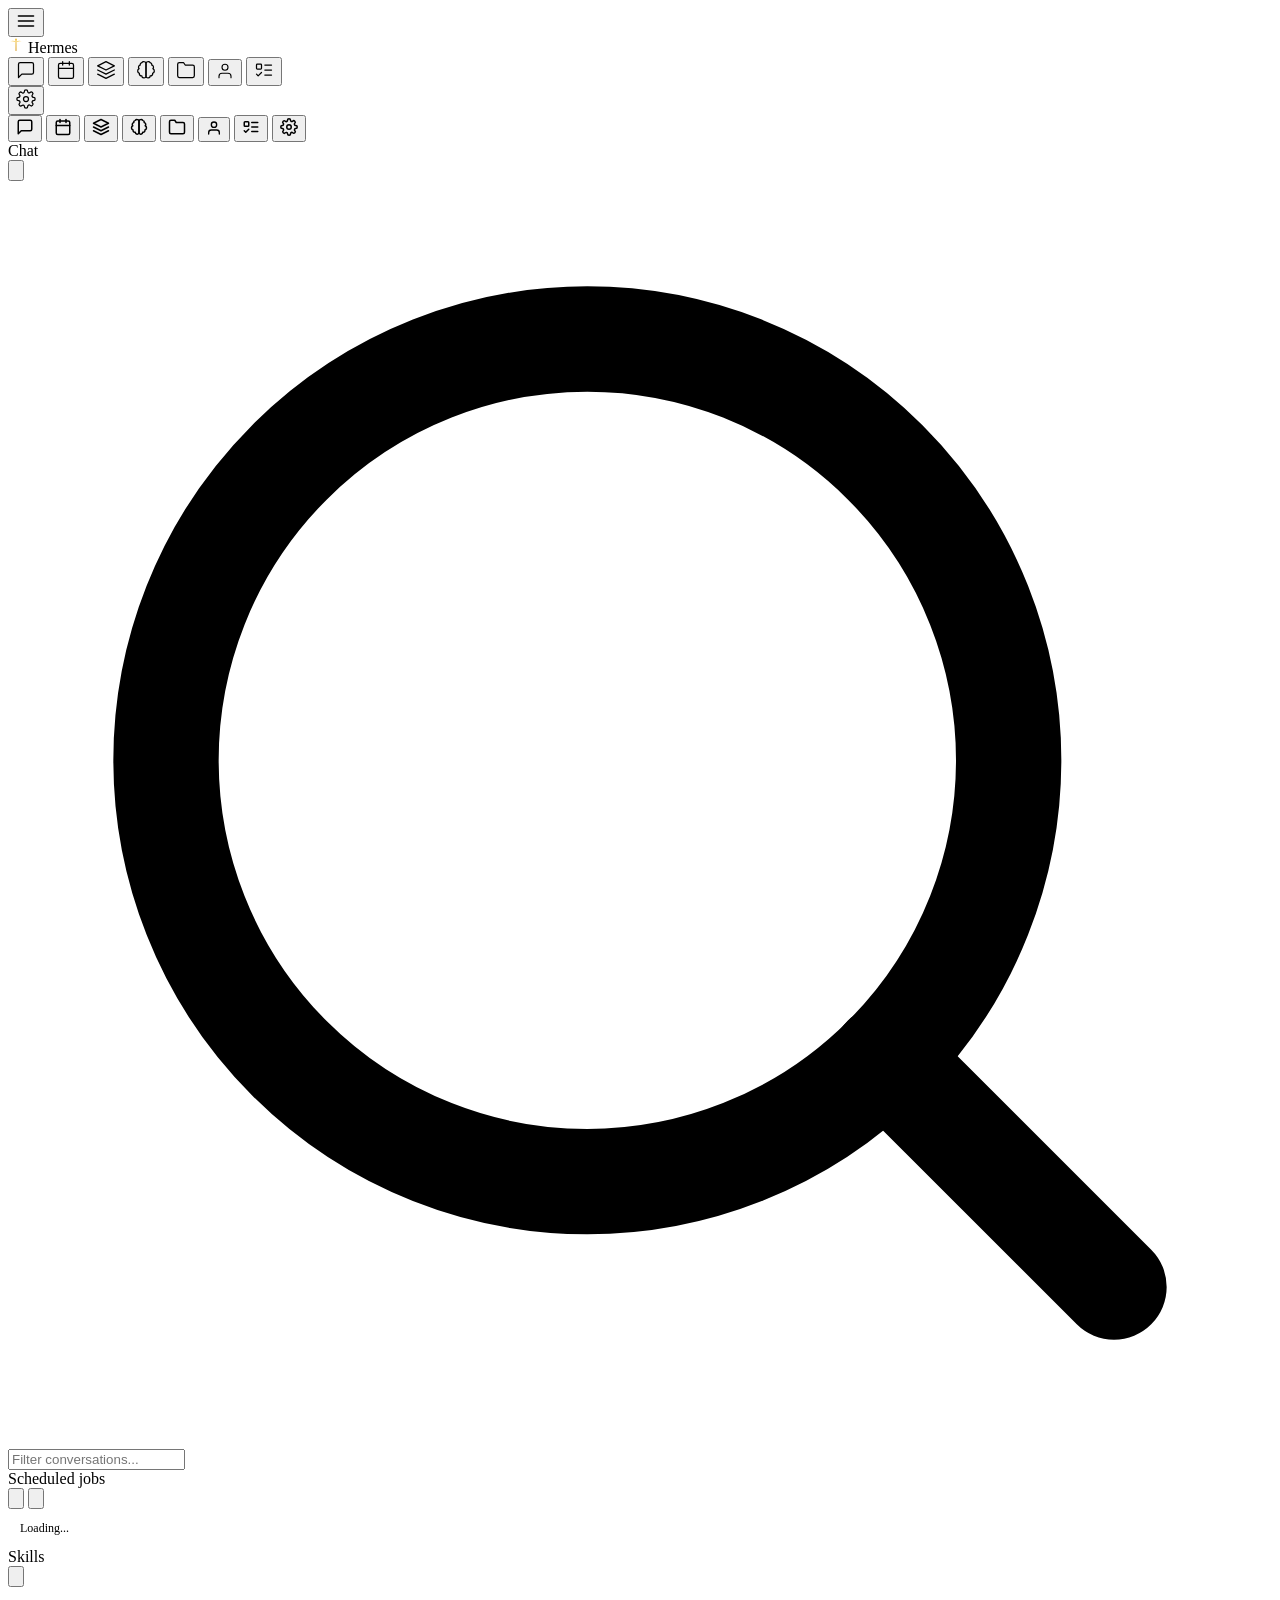
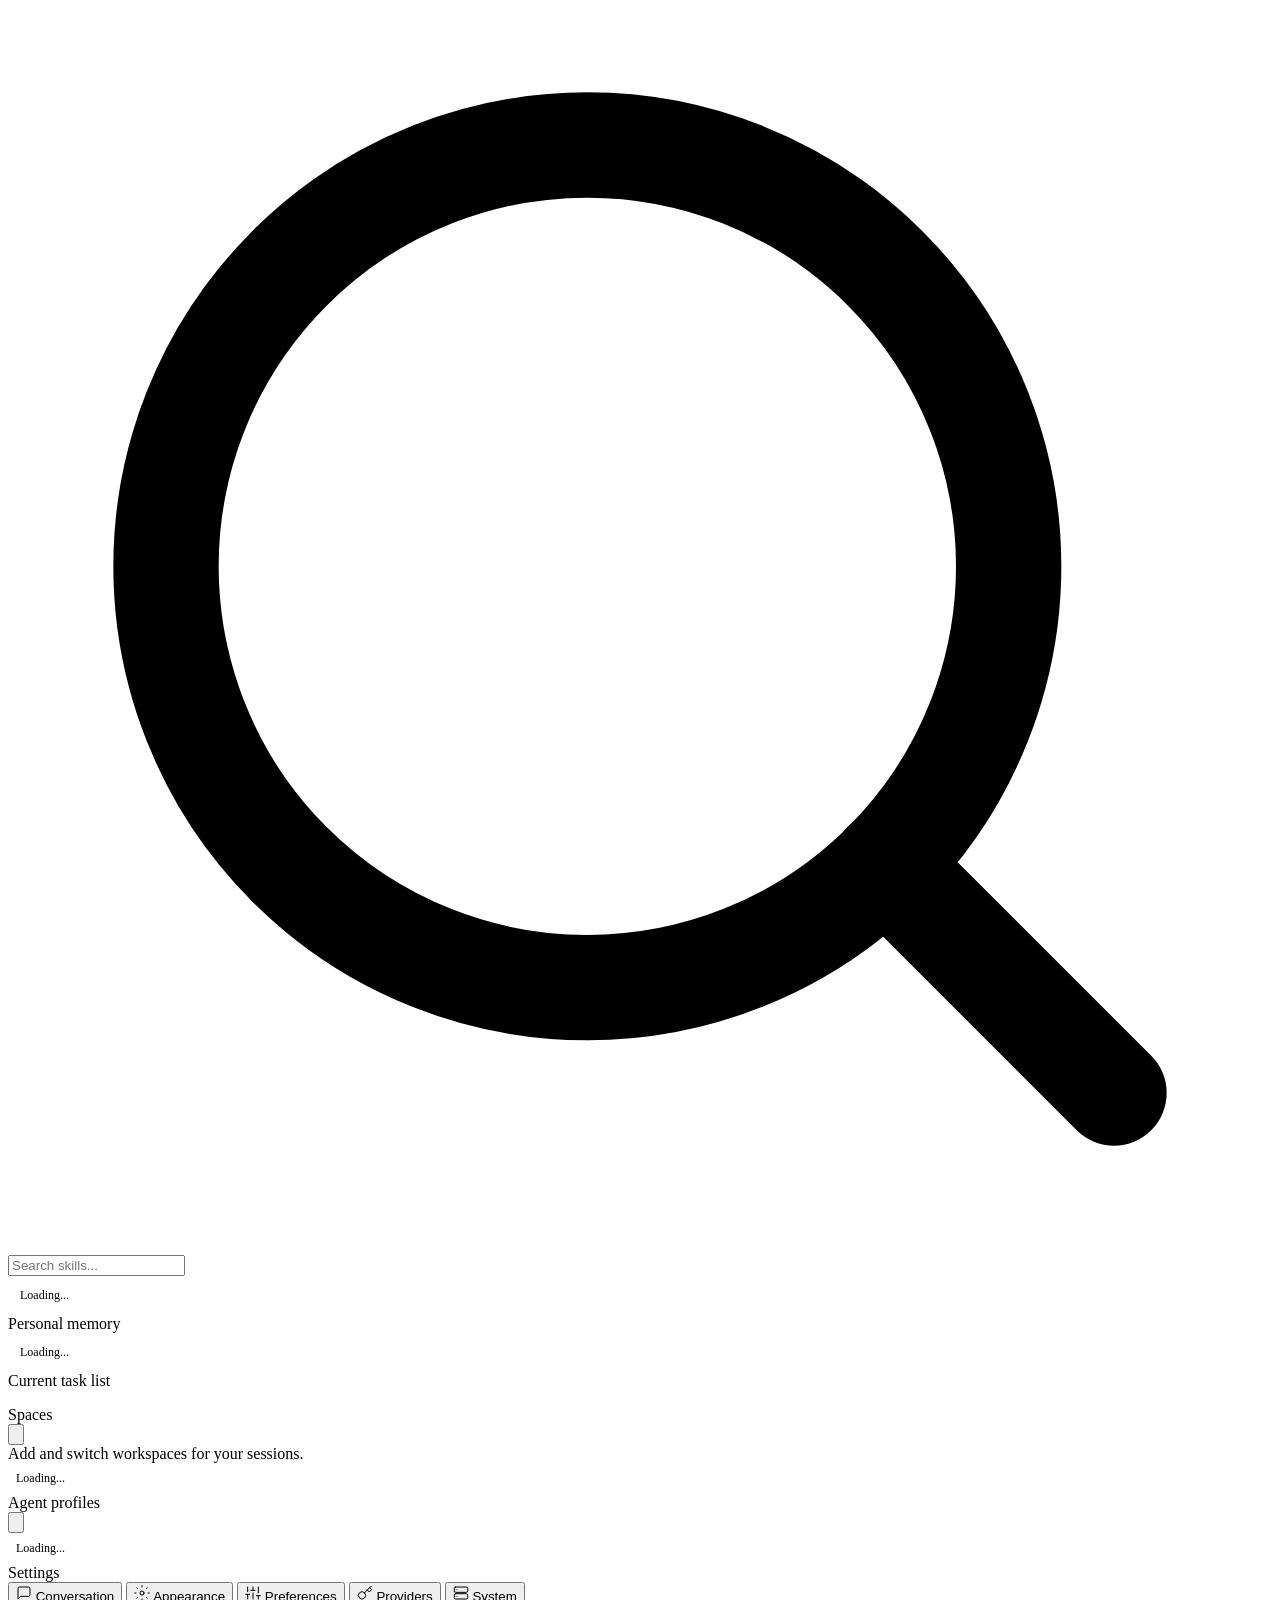
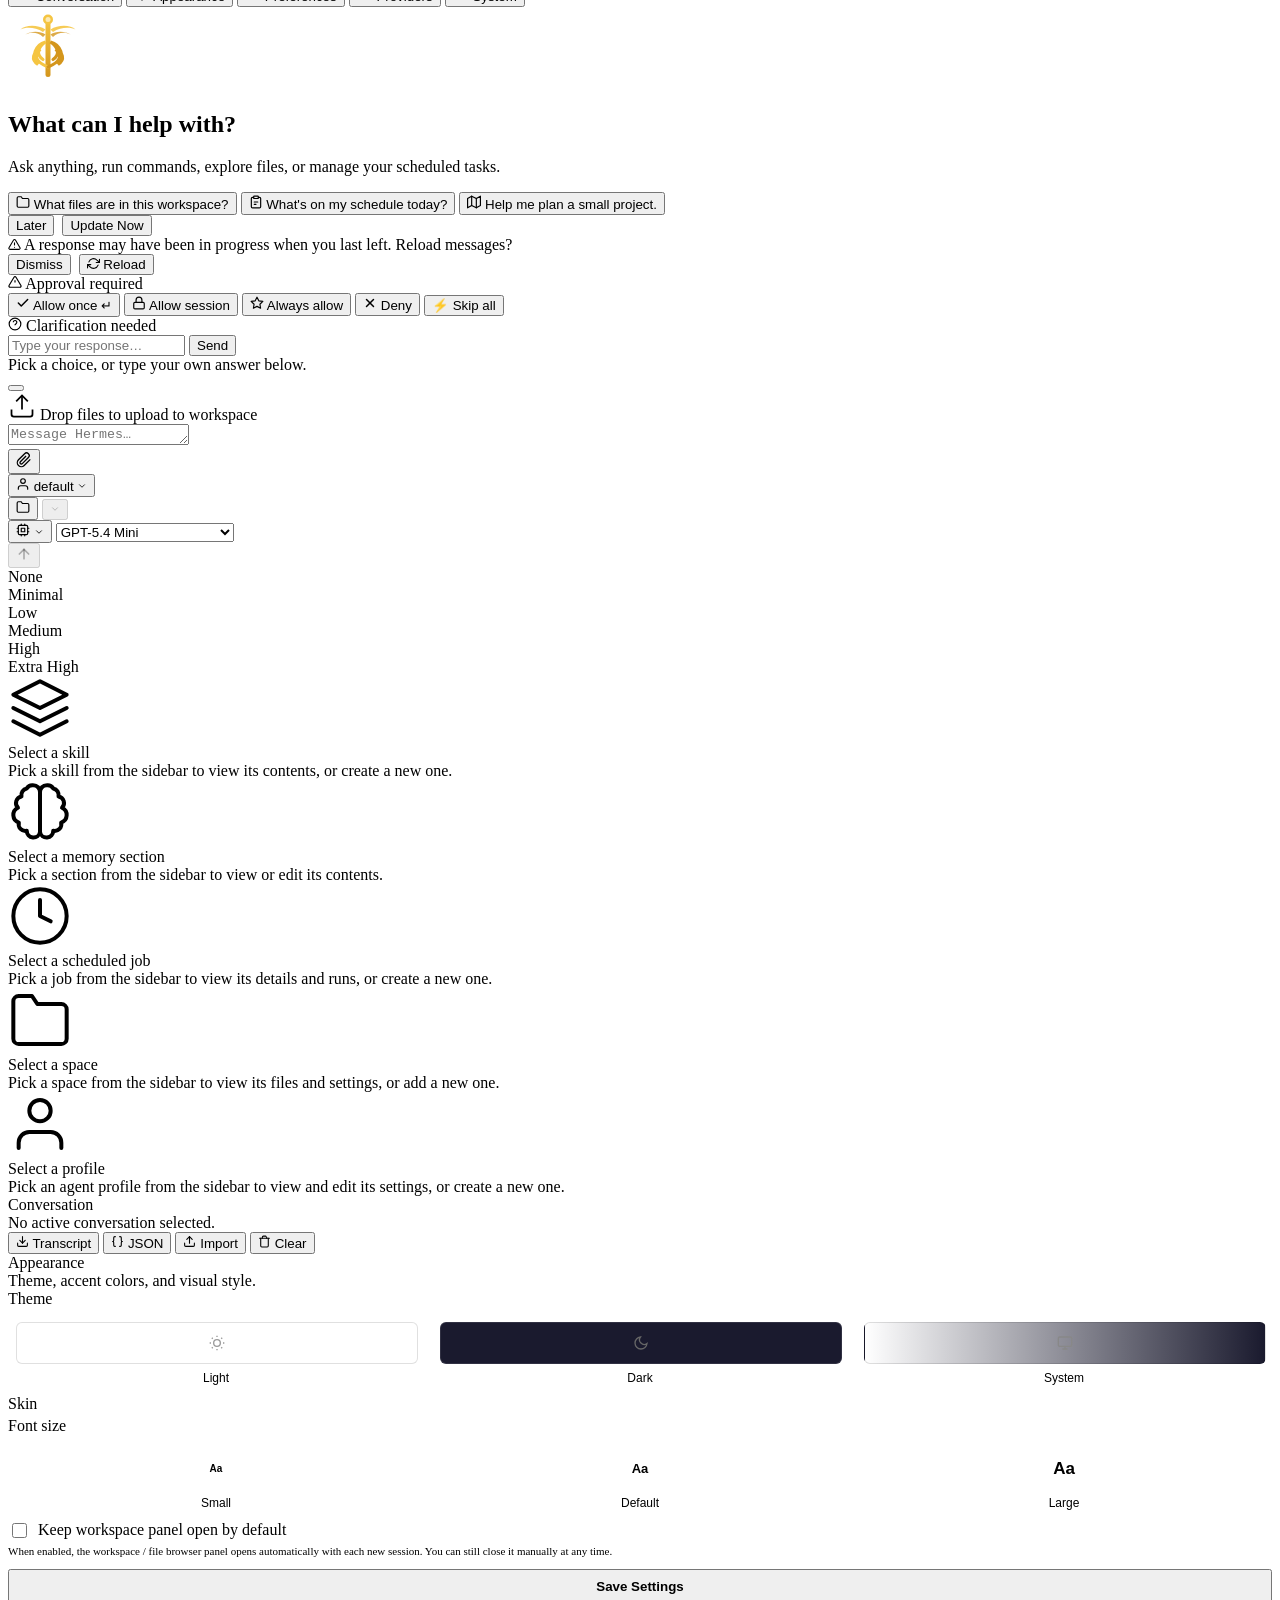
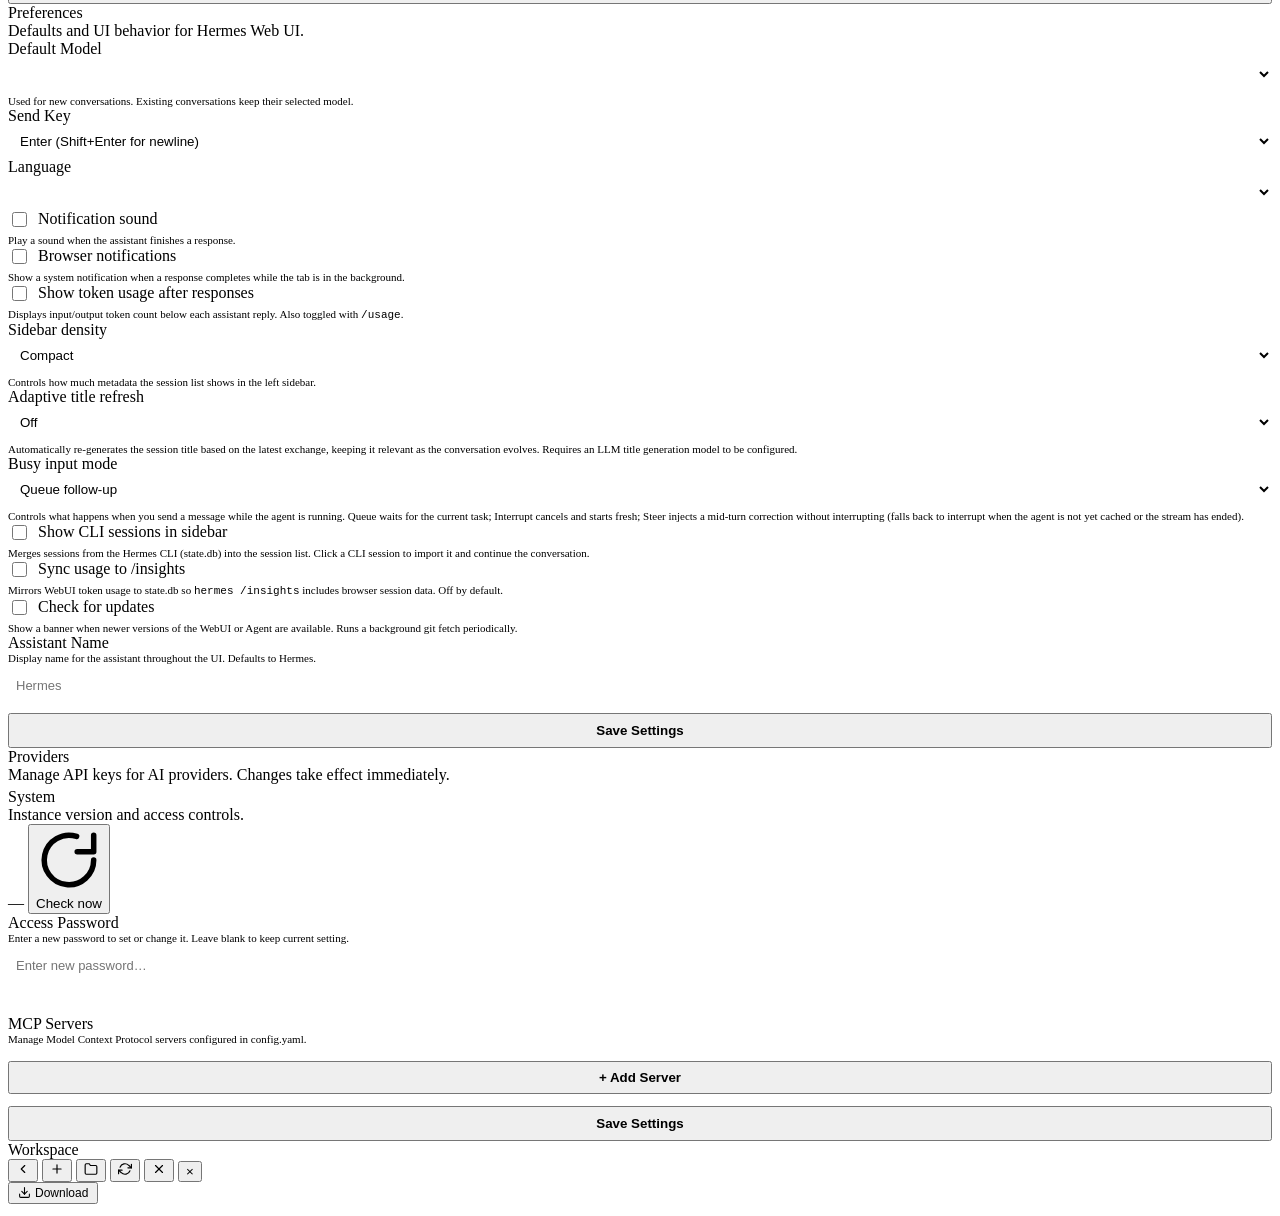
==== commit 2c9c5528: "Fix stale shell cache after deploys" ====
--- a/static/index.html
+++ b/static/index.html
@@ -4,210 +4,351 @@
 <meta charset="utf-8">
 <meta name="viewport" content="width=device-width, initial-scale=1">
 <title>Hermes</title>
-<link rel="stylesheet" href="/static/style.css">
+<link rel="icon" type="image/svg+xml" href="static/favicon.svg">
+<link rel="icon" type="image/png" sizes="32x32" href="static/favicon-32.png">
+<link rel="shortcut icon" href="static/favicon.ico">
+<link rel="manifest" href="manifest.json" crossorigin="use-credentials">
+<meta name="mobile-web-app-capable" content="yes">
+<meta name="apple-mobile-web-app-capable" content="yes">
+<meta name="apple-mobile-web-app-status-bar-style" content="black-translucent">
+<meta name="apple-mobile-web-app-title" content="Hermes">
+<link rel="apple-touch-icon" href="static/favicon.svg">
+<!-- base href enables subpath mount support; all static paths must stay relative (no leading slash) -->
+<script>(function(){var p=location.pathname.endsWith('/')?location.pathname:(location.pathname.replace(/\/[^\/]*$/,'/')||'/');document.write('<base href="'+location.origin+p+'">');})()</script>
+<script>(function(){var themes={light:1,dark:1,system:1},skins={default:1,ares:1,mono:1,slate:1,poseidon:1,sisyphus:1,charizard:1},legacy={slate:['dark','slate'],solarized:['dark','poseidon'],monokai:['dark','sisyphus'],nord:['dark','slate'],oled:['dark','default']},t=(localStorage.getItem('hermes-theme')||'dark').toLowerCase(),s=(localStorage.getItem('hermes-skin')||'').toLowerCase(),m=legacy[t],theme=m?m[0]:(themes[t]?t:'dark'),skin=skins[s]?s:(m?m[1]:'default');localStorage.setItem('hermes-theme',theme);localStorage.setItem('hermes-skin',skin);if(theme==='system')theme=window.matchMedia('(prefers-color-scheme:dark)').matches?'dark':'light';if(theme==='dark')document.documentElement.classList.add('dark');if(skin!=='default')document.documentElement.dataset.skin=skin;})()</script>
+<script>(function(){var fs=localStorage.getItem('hermes-font-size');if(fs&&fs!=='default')document.documentElement.dataset.fontSize=fs;})()</script>
+<script>(function(){try{document.documentElement.dataset.workspacePanel=localStorage.getItem('hermes-webui-workspace-panel')==='open'?'open':'closed';}catch(e){document.documentElement.dataset.workspacePanel='closed';}})()</script>
+<link rel="stylesheet" href="static/style.css">
+  <link rel="stylesheet" href="https://cdn.jsdelivr.net/npm/xterm@5.3.0/css/xterm.css" integrity="sha384-LJcOxlx9IMbNXDqJ2axpfEQKkAYbFjJfhXexLfiRJhjDU81mzgkiQq8rkV0j6dVh" crossorigin="anonymous">
+  <!-- KaTeX math rendering CSS (loaded eagerly to prevent layout shift) -->
+  <link rel="stylesheet" href="https://cdn.jsdelivr.net/npm/katex@0.16.22/dist/katex.min.css" integrity="sha384-5TcZemv2l/9On385z///+d7MSYlvIEw9FuZTIdZ14vJLqWphw7e7ZPuOiCHJcFCP" crossorigin="anonymous">
+  <!-- streaming-markdown: incremental DOM-building markdown parser for live streams -->
+  <!-- Self-hosted from npm:streaming-markdown@0.2.15 — no CDN dependency.           -->
+  <!-- sha384 of smd.min.js @0.2.15: sha384-T6r95ocN9t3W8tUK2Fa6FPaO7bJryyjyW0WCalrUnpgtm2qXr5xcN4vwPYEJ6vHa -->
+  <!-- ES module imports do not support the integrity= attribute (W3C limitation);    -->
+  <!-- version is pinned in the vendored file path; hash documented above for audit. -->
+  <script type="module">
+    import * as smd from '/static/vendor/smd.min.js';
+    // SRI verification happens at the ES module level via importmap or SW; pinning version in URL.
+    // sha384 of smd.min.js @0.2.15: sha384-T6r95ocN9t3W8tUK2Fa6FPaO7bJryyjyW0WCalrUnpgtm2qXr5xcN4vwPYEJ6vHa
+    window.smd = smd;
+  </script>
   <!-- Prism.js syntax highlighting (loaded async, non-blocking) -->
-  <link rel="stylesheet" href="https://cdn.jsdelivr.net/npm/prismjs@1.29.0/themes/prism-tomorrow.min.css" integrity="sha384-wFjoQjtV1y5jVHbt0p35Ui8aV8GVpEZkyF99OXWqP/eNJDU93D3Ugxkoyh6Y2I4A" crossorigin="anonymous">
+  <!-- SRI removed from prism-tomorrow.min.css — jsdelivr serves different digests across
+       edge nodes causing intermittent integrity failures that block syntax highlighting (#1100).
+       Version is pinned to @1.29.0 which is sufficient for supply-chain assurance. -->
+  <link id="prism-theme" rel="stylesheet" href="https://cdn.jsdelivr.net/npm/prismjs@1.29.0/themes/prism-tomorrow.min.css" crossorigin="anonymous">
   <script src="https://cdn.jsdelivr.net/npm/prismjs@1.29.0/components/prism-core.min.js" integrity="sha384-MXybTpajaBV0AkcBaCPT4KIvo0FzoCiWXgcihYsw4FUkEz0Pv3JGV6tk2G8vJtDc" crossorigin="anonymous" defer></script>
   <script src="https://cdn.jsdelivr.net/npm/prismjs@1.29.0/plugins/autoloader/prism-autoloader.min.js" integrity="sha384-Uq05+JLko69eOiPr39ta9bh7kld5PKZoU+fF7g0EXTAriEollhZ+DrN8Q/Oi8J2Q" crossorigin="anonymous" defer></script>
+  <script src="https://cdn.jsdelivr.net/npm/xterm@5.3.0/lib/xterm.js" integrity="sha384-/nfmYPUzWMS6v2atn8hbljz7NE0EI1iGx34lJaNzyVjWGDzMv+ciUZUeJpKA3Glc" crossorigin="anonymous" defer></script>
+  <script src="https://cdn.jsdelivr.net/npm/xterm-addon-fit@0.8.0/lib/xterm-addon-fit.js" integrity="sha384-AQLWHRKAgdTxkolJcLOELg4E9rE89CPE2xMy3tIRFn08NcGKPTsELdvKomqji+DL" crossorigin="anonymous" defer></script>
+  <script src="https://cdn.jsdelivr.net/npm/xterm-addon-web-links@0.9.0/lib/xterm-addon-web-links.js" integrity="sha384-U4fBROT3kCM582gaYiNaOSQiJbXPzd9SfR1598Y7yeGSYVBzikXrNg0XyuU+mOnl" crossorigin="anonymous" defer></script>
+  <!-- PWA service worker registration -->
+  <script>
+    if ('serviceWorker' in navigator) {
+      var hadServiceWorkerController = !!navigator.serviceWorker.controller;
+      var serviceWorkerRefreshing = false;
+      navigator.serviceWorker.addEventListener('controllerchange', function() {
+        if (!hadServiceWorkerController || serviceWorkerRefreshing) return;
+        serviceWorkerRefreshing = true;
+        window.location.reload();
+      });
+      window.addEventListener('load', function() {
+        navigator.serviceWorker.register('sw.js').then(function(reg) {
+          if (reg && reg.update) reg.update().catch(function() {});
+        }).catch(function(err) {
+          console.warn('[pwa] Service worker registration failed:', err);
+        });
+      });
+    }
+  </script>
 </head>
 <body>
+<header class="app-titlebar" role="banner">
+  <button class="app-titlebar-hamburger" id="btnHamburger" onclick="toggleMobileSidebar()" type="button" title="Menu" aria-label="Menu">
+    <svg width="20" height="20" viewBox="0 0 24 24" fill="none" stroke="currentColor" stroke-width="2" stroke-linecap="round" stroke-linejoin="round" aria-hidden="true"><line x1="3" y1="6" x2="21" y2="6"/><line x1="3" y1="12" x2="21" y2="12"/><line x1="3" y1="18" x2="21" y2="18"/></svg>
+  </button>
+  <div class="app-titlebar-inner">
+    <span class="app-titlebar-icon" aria-hidden="true">
+      <svg viewBox="0 0 64 64" width="16" height="16" aria-hidden="true">
+        <defs>
+          <linearGradient id="app-titlebar-gold" x1="0%" y1="0%" x2="0%" y2="100%">
+            <stop offset="0%" style="stop-color:#F5C542"/>
+            <stop offset="100%" style="stop-color:#D4961C"/>
+          </linearGradient>
+        </defs>
+        <rect x="30" y="10" width="4" height="46" rx="2" fill="url(#app-titlebar-gold)"/>
+        <path d="M30 18 C24 14, 14 14, 10 18 C14 16, 22 16, 28 20" fill="#F5C542" opacity="0.9"/>
+        <path d="M34 18 C40 14, 50 14, 54 18 C50 16, 42 16, 36 20" fill="#F5C542" opacity="0.9"/>
+        <circle cx="32" cy="10" r="4" fill="#F5C542"/>
+      </svg>
+    </span>
+    <span class="app-titlebar-title" id="appTitlebarTitle">Hermes</span>
+    <span class="app-titlebar-sub" id="appTitlebarSub" hidden></span>
+  </div>
+  <div class="app-titlebar-spacer" aria-hidden="true"></div>
+</header>
 <div class="layout">
+  <nav class="rail" aria-label="Primary navigation">
+    <button class="rail-btn nav-tab active" data-panel="chat" onclick="switchPanel('chat')" title="Chat" data-i18n-title="tab_chat" aria-label="Chat"><svg width="20" height="20" viewBox="0 0 24 24" fill="none" stroke="currentColor" stroke-width="1.5" stroke-linecap="round" stroke-linejoin="round" aria-hidden="true"><path d="M21 15a2 2 0 0 1-2 2H7l-4 4V5a2 2 0 0 1 2-2h14a2 2 0 0 1 2 2z"/></svg></button>
+    <button class="rail-btn nav-tab" data-panel="tasks" onclick="switchPanel('tasks')" title="Tasks" data-i18n-title="tab_tasks" aria-label="Tasks"><svg width="20" height="20" viewBox="0 0 24 24" fill="none" stroke="currentColor" stroke-width="1.5" stroke-linecap="round" stroke-linejoin="round" aria-hidden="true"><rect x="3" y="4" width="18" height="18" rx="2"/><line x1="16" y1="2" x2="16" y2="6"/><line x1="8" y1="2" x2="8" y2="6"/><line x1="3" y1="10" x2="21" y2="10"/></svg></button>
+    <button class="rail-btn nav-tab" data-panel="skills" onclick="switchPanel('skills')" title="Skills" data-i18n-title="tab_skills" aria-label="Skills"><svg width="20" height="20" viewBox="0 0 24 24" fill="none" stroke="currentColor" stroke-width="1.5" stroke-linecap="round" stroke-linejoin="round" aria-hidden="true"><path d="M12 2L2 7l10 5 10-5-10-5z"/><path d="M2 17l10 5 10-5"/><path d="M2 12l10 5 10-5"/></svg></button>
+    <button class="rail-btn nav-tab" data-panel="memory" onclick="switchPanel('memory')" title="Memory" data-i18n-title="tab_memory" aria-label="Memory"><svg width="20" height="20" viewBox="0 0 24 24" fill="none" stroke="currentColor" stroke-width="1.5" stroke-linecap="round" stroke-linejoin="round" aria-hidden="true"><path d="M9.5 2A2.5 2.5 0 0 1 12 4.5v15a2.5 2.5 0 0 1-4.96-.44 2.5 2.5 0 0 1-2.96-3.08 3 3 0 0 1-.34-5.58 2.5 2.5 0 0 1 1.32-4.24 2.5 2.5 0 0 1 1.98-3A2.5 2.5 0 0 1 9.5 2z"/><path d="M14.5 2A2.5 2.5 0 0 0 12 4.5v15a2.5 2.5 0 0 0 4.96-.44 2.5 2.5 0 0 0 2.96-3.08 3 3 0 0 0 .34-5.58 2.5 2.5 0 0 0-1.32-4.24 2.5 2.5 0 0 0-1.98-3A2.5 2.5 0 0 0 14.5 2z"/></svg></button>
+    <button class="rail-btn nav-tab" data-panel="workspaces" onclick="switchPanel('workspaces')" title="Spaces" data-i18n-title="tab_workspaces" aria-label="Spaces"><svg width="20" height="20" viewBox="0 0 24 24" fill="none" stroke="currentColor" stroke-width="1.5" stroke-linecap="round" stroke-linejoin="round" aria-hidden="true"><path d="M22 19a2 2 0 0 1-2 2H4a2 2 0 0 1-2-2V5a2 2 0 0 1 2-2h5l2 3h9a2 2 0 0 1 2 2z"/></svg></button>
+    <button class="rail-btn nav-tab" data-panel="profiles" onclick="switchPanel('profiles')" title="Agent profiles" data-i18n-title="tab_profiles" aria-label="Agent profiles"><svg width="18" height="18" viewBox="0 0 24 24" fill="none" stroke="currentColor" stroke-width="1.5" stroke-linecap="round" stroke-linejoin="round"><path d="M20 21v-2a4 4 0 0 0-4-4H8a4 4 0 0 0-4 4v2"/><circle cx="12" cy="7" r="4"/></svg></button>
+    <button class="rail-btn nav-tab" data-panel="todos" onclick="switchPanel('todos')" title="Current task list" data-i18n-title="tab_todos" aria-label="Todos"><svg width="20" height="20" viewBox="0 0 24 24" fill="none" stroke="currentColor" stroke-width="1.5" stroke-linecap="round" stroke-linejoin="round" aria-hidden="true"><rect x="3" y="5" width="6" height="6" rx="1"/><path d="m3 17 2 2 4-4"/><path d="M13 6h8"/><path d="M13 12h8"/><path d="M13 18h8"/></svg></button>
+    <div class="rail-spacer"></div>
+    <button class="rail-btn nav-tab" data-panel="settings" onclick="switchPanel('settings')" title="Settings" data-i18n-title="tab_settings" aria-label="Settings"><svg width="20" height="20" viewBox="0 0 24 24" fill="none" stroke="currentColor" stroke-width="1.5" stroke-linecap="round" stroke-linejoin="round" aria-hidden="true"><circle cx="12" cy="12" r="3"/><path d="M19.4 15a1.65 1.65 0 0 0 .33 1.82l.06.06a2 2 0 0 1-2.83 2.83l-.06-.06a1.65 1.65 0 0 0-1.82-.33 1.65 1.65 0 0 0-1 1.51V21a2 2 0 0 1-4 0v-.09A1.65 1.65 0 0 0 9 19.4a1.65 1.65 0 0 0-1.82.33l-.06.06a2 2 0 0 1-2.83-2.83l.06-.06a1.65 1.65 0 0 0 .33-1.82 1.65 1.65 0 0 0-1.51-1H3a2 2 0 0 1 0-4h.09A1.65 1.65 0 0 0 4.6 9a1.65 1.65 0 0 0-.33-1.82l-.06-.06a2 2 0 0 1 2.83-2.83l.06.06a1.65 1.65 0 0 0 1.82.33H9a1.65 1.65 0 0 0 1-1.51V3a2 2 0 0 1 4 0v.09a1.65 1.65 0 0 0 1 1.51 1.65 1.65 0 0 0 1.82-.33l.06-.06a2 2 0 0 1 2.83 2.83l-.06.06a1.65 1.65 0 0 0-.33 1.82V9a1.65 1.65 0 0 0 1.51 1H21a2 2 0 0 1 0 4h-.09a1.65 1.65 0 0 0-1.51 1z"/></svg></button>
+  </nav>
   <aside class="sidebar">
-    <div class="sidebar-header"><div class="logo">H</div><div><h1 style="margin:0;font-size:15px;font-weight:700;letter-spacing:-.01em">Hermes</h1><div style="font-size:10px;color:var(--muted);opacity:.8;margin-top:1px">v0.22</div></div></div>
+
     <div class="sidebar-nav">
-      <button class="nav-tab active" data-panel="chat" data-label="Chat" onclick="switchPanel('chat')" title="Chat">&#128172;</button>
-      <button class="nav-tab" data-panel="tasks" data-label="Tasks" onclick="switchPanel('tasks')" title="Tasks">&#128197;</button>
-      <button class="nav-tab" data-panel="skills" data-label="Skills" onclick="switchPanel('skills')" title="Skills">&#129513;</button>
-      <button class="nav-tab" data-panel="memory" data-label="Memory" onclick="switchPanel('memory')" title="Memory">&#129504;</button>
-      <button class="nav-tab" data-panel="workspaces" data-label="Spaces" onclick="switchPanel('workspaces')" title="Spaces">&#128193;</button>
-      <button class="nav-tab" data-panel="todos" data-label="Todos" onclick="switchPanel('todos')" title="Current task list">&#9989;</button>
+      <button class="nav-tab active" data-panel="chat" data-label="Chat" onclick="switchPanel('chat')" title="Chat" data-i18n-title="tab_chat"><svg width="18" height="18" viewBox="0 0 24 24" fill="none" stroke="currentColor" stroke-width="2" stroke-linecap="round" stroke-linejoin="round" aria-hidden="true"><path d="M21 15a2 2 0 0 1-2 2H7l-4 4V5a2 2 0 0 1 2-2h14a2 2 0 0 1 2 2z"/></svg></button>
+      <button class="nav-tab" data-panel="tasks" data-label="Tasks" onclick="switchPanel('tasks')" title="Tasks" data-i18n-title="tab_tasks"><svg width="18" height="18" viewBox="0 0 24 24" fill="none" stroke="currentColor" stroke-width="2" stroke-linecap="round" stroke-linejoin="round" aria-hidden="true"><rect x="3" y="4" width="18" height="18" rx="2"/><line x1="16" y1="2" x2="16" y2="6"/><line x1="8" y1="2" x2="8" y2="6"/><line x1="3" y1="10" x2="21" y2="10"/></svg></button>
+      <button class="nav-tab" data-panel="skills" data-label="Skills" onclick="switchPanel('skills')" title="Skills" data-i18n-title="tab_skills"><svg width="18" height="18" viewBox="0 0 24 24" fill="none" stroke="currentColor" stroke-width="2" stroke-linecap="round" stroke-linejoin="round" aria-hidden="true"><path d="M12 2L2 7l10 5 10-5-10-5z"/><path d="M2 17l10 5 10-5"/><path d="M2 12l10 5 10-5"/></svg></button>
+      <button class="nav-tab" data-panel="memory" data-label="Memory" onclick="switchPanel('memory')" title="Memory" data-i18n-title="tab_memory"><svg width="18" height="18" viewBox="0 0 24 24" fill="none" stroke="currentColor" stroke-width="2" stroke-linecap="round" stroke-linejoin="round" aria-hidden="true"><path d="M9.5 2A2.5 2.5 0 0 1 12 4.5v15a2.5 2.5 0 0 1-4.96-.44 2.5 2.5 0 0 1-2.96-3.08 3 3 0 0 1-.34-5.58 2.5 2.5 0 0 1 1.32-4.24 2.5 2.5 0 0 1 1.98-3A2.5 2.5 0 0 1 9.5 2z"/><path d="M14.5 2A2.5 2.5 0 0 0 12 4.5v15a2.5 2.5 0 0 0 4.96-.44 2.5 2.5 0 0 0 2.96-3.08 3 3 0 0 0 .34-5.58 2.5 2.5 0 0 0-1.32-4.24 2.5 2.5 0 0 0-1.98-3A2.5 2.5 0 0 0 14.5 2z"/></svg></button>
+      <button class="nav-tab" data-panel="workspaces" data-label="Spaces" onclick="switchPanel('workspaces')" title="Spaces" data-i18n-title="tab_workspaces"><svg width="18" height="18" viewBox="0 0 24 24" fill="none" stroke="currentColor" stroke-width="2" stroke-linecap="round" stroke-linejoin="round" aria-hidden="true"><path d="M22 19a2 2 0 0 1-2 2H4a2 2 0 0 1-2-2V5a2 2 0 0 1 2-2h5l2 3h9a2 2 0 0 1 2 2z"/></svg></button>
+      <button class="nav-tab" data-panel="profiles" data-label="Profiles" onclick="switchPanel('profiles')" title="Agent profiles" data-i18n-title="tab_profiles"><svg width="16" height="16" viewBox="0 0 24 24" fill="none" stroke="currentColor" stroke-width="2" stroke-linecap="round" stroke-linejoin="round"><path d="M20 21v-2a4 4 0 0 0-4-4H8a4 4 0 0 0-4 4v2"/><circle cx="12" cy="7" r="4"/></svg></button>
+      <button class="nav-tab" data-panel="todos" data-label="Todos" onclick="switchPanel('todos')" title="Current task list" data-i18n-title="tab_todos"><svg width="18" height="18" viewBox="0 0 24 24" fill="none" stroke="currentColor" stroke-width="2" stroke-linecap="round" stroke-linejoin="round" aria-hidden="true"><rect x="3" y="5" width="6" height="6" rx="1"/><path d="m3 17 2 2 4-4"/><path d="M13 6h8"/><path d="M13 12h8"/><path d="M13 18h8"/></svg></button>
+      <!-- Settings button mirrored here for mobile (rail is desktop-only via @media >=768px). Keep in sync with rail entry. -->
+      <button class="nav-tab" data-panel="settings" onclick="switchPanel('settings')" title="Settings" data-i18n-title="tab_settings"><svg width="18" height="18" viewBox="0 0 24 24" fill="none" stroke="currentColor" stroke-width="2" stroke-linecap="round" stroke-linejoin="round" aria-hidden="true"><circle cx="12" cy="12" r="3"/><path d="M19.4 15a1.65 1.65 0 0 0 .33 1.82l.06.06a2 2 0 0 1-2.83 2.83l-.06-.06a1.65 1.65 0 0 0-1.82-.33 1.65 1.65 0 0 0-1 1.51V21a2 2 0 0 1-4 0v-.09A1.65 1.65 0 0 0 9 19.4a1.65 1.65 0 0 0-1.82.33l-.06.06a2 2 0 0 1-2.83-2.83l.06-.06a1.65 1.65 0 0 0 .33-1.82 1.65 1.65 0 0 0-1.51-1H3a2 2 0 0 1 0-4h.09A1.65 1.65 0 0 0 4.6 9a1.65 1.65 0 0 0-.33-1.82l-.06-.06a2 2 0 0 1 2.83-2.83l.06.06a1.65 1.65 0 0 0 1.82.33H9a1.65 1.65 0 0 0 1-1.51V3a2 2 0 0 1 4 0v.09a1.65 1.65 0 0 0 1 1.51 1.65 1.65 0 0 0 1.82-.33l.06-.06a2 2 0 0 1 2.83 2.83l-.06.06a1.65 1.65 0 0 0-.33 1.82V9a1.65 1.65 0 0 0 1.51 1H21a2 2 0 0 1 0 4h-.09a1.65 1.65 0 0 0-1.51 1z"/></svg></button>
     </div>
     <!-- Chat panel -->
     <div class="panel-view active" id="panelChat">
-      <div class="sidebar-section">
-        <button class="new-chat-btn" id="btnNewChat">
-          <svg width="14" height="14" viewBox="0 0 24 24" fill="none" stroke="currentColor" stroke-width="2.5"><line x1="12" y1="5" x2="12" y2="19"/><line x1="5" y1="12" x2="19" y2="12"/></svg>
-          New conversation <span style="font-size:10px;opacity:.5;margin-left:4px">&#8984;K</span>
-        </button>
-      </div>
-      <div class="session-search"><input id="sessionSearch" placeholder="Filter conversations..." oninput="filterSessions()"></div>
+      <div class="panel-head">
+        <span data-i18n="tab_chat">Chat</span>
+        <div class="panel-head-actions">
+          <button class="panel-head-btn" id="btnNewChat" title="New conversation (Cmd+K)" data-i18n-title="new_conversation" aria-label="New conversation">
+            <svg viewBox="0 0 24 24" fill="none" stroke="currentColor" stroke-width="2" stroke-linecap="round" stroke-linejoin="round" aria-hidden="true"><line x1="12" y1="5" x2="12" y2="19"/><line x1="5" y1="12" x2="19" y2="12"/></svg>
+          </button>
+        </div>
+      </div>
+      <div class="session-search sidebar-search"><svg class="sidebar-search-icon" viewBox="0 0 24 24" fill="none" stroke="currentColor" stroke-width="2" stroke-linecap="round" stroke-linejoin="round" aria-hidden="true"><circle cx="11" cy="11" r="8"/><path d="M21 21l-4.35-4.35"/></svg><input id="sessionSearch" placeholder="Filter conversations..." data-i18n-placeholder="filter_conversations" oninput="filterSessions()" autocomplete="off"></div>
       <div class="session-list" id="sessionList"></div>
     </div>
     <!-- Tasks (cron) panel -->
     <div class="panel-view" id="panelTasks">
-      <div class="sidebar-section" style="padding-bottom:4px;display:flex;align-items:center;justify-content:space-between">
-        <div style="font-size:11px;color:var(--muted)">Scheduled jobs</div>
-        <button class="cron-btn run" style="padding:3px 8px;font-size:10px" onclick="toggleCronForm()">+ New job</button>
-      </div>
-      <!-- Create job form (hidden by default) -->
-      <div id="cronCreateForm" style="display:none;padding:8px 12px;border-bottom:1px solid var(--border);flex-shrink:0">
-        <input id="cronFormName" placeholder="Job name (optional)" style="width:100%;background:rgba(255,255,255,.05);border:1px solid var(--border2);border-radius:6px;color:var(--text);padding:5px 8px;font-size:12px;outline:none;margin-bottom:6px">
-        <input id="cronFormSchedule" placeholder="Schedule: '0 9 * * *' or 'every 1h'" style="width:100%;background:rgba(255,255,255,.05);border:1px solid var(--border2);border-radius:6px;color:var(--text);padding:5px 8px;font-size:12px;outline:none;margin-bottom:6px">
-        <textarea id="cronFormPrompt" rows="3" placeholder="Prompt (must be self-contained)" style="width:100%;background:rgba(255,255,255,.05);border:1px solid var(--border2);border-radius:6px;color:var(--text);padding:5px 8px;font-size:12px;outline:none;resize:none;font-family:inherit;margin-bottom:6px"></textarea>
-        <select id="cronFormDeliver" style="width:100%;background:rgba(255,255,255,.05);border:1px solid var(--border2);border-radius:6px;color:var(--text);padding:5px 8px;font-size:12px;outline:none;margin-bottom:8px">
-          <option value="local">Local (save output only)</option>
-          <option value="discord">Discord</option>
-          <option value="telegram">Telegram</option>
-        </select>
-        <div style="display:flex;gap:6px">
-          <button class="cron-btn run" style="flex:1" onclick="submitCronCreate()">Create job</button>
-          <button class="cron-btn" style="flex:1" onclick="toggleCronForm()">Cancel</button>
-        </div>
-        <div id="cronFormError" style="font-size:11px;color:var(--accent);margin-top:6px;display:none"></div>
-      </div>
-      <div class="cron-list" id="cronList"><div style="padding:12px;color:var(--muted);font-size:12px">Loading...</div></div>
+      <div class="panel-head">
+        <span data-i18n="scheduled_jobs">Scheduled jobs</span>
+        <div class="panel-head-actions">
+          <button class="panel-head-btn" id="cronRefreshBtn" onclick="loadCrons(true)" title="Refresh job list" aria-label="Refresh job list"><svg viewBox="0 0 24 24" fill="none" stroke="currentColor" stroke-width="2" stroke-linecap="round" stroke-linejoin="round" aria-hidden="true"><polyline points="23 4 23 10 17 10"/><path d="M20.49 15a9 9 0 1 1-2.12-9.36L23 10"/></svg></button>
+          <button class="panel-head-btn" onclick="openCronCreate()" title="New job" data-i18n-title="new_job" aria-label="New job"><svg viewBox="0 0 24 24" fill="none" stroke="currentColor" stroke-width="2" stroke-linecap="round" stroke-linejoin="round" aria-hidden="true"><line x1="12" y1="5" x2="12" y2="19"/><line x1="5" y1="12" x2="19" y2="12"/></svg></button>
+        </div>
+      </div>
+      <div class="cron-list" id="cronList"><div style="padding:12px;color:var(--muted);font-size:12px" data-i18n="loading">Loading...</div></div>
     </div>
     <!-- Skills panel -->
     <div class="panel-view" id="panelSkills">
-      <div class="sidebar-section" style="padding-bottom:4px;display:flex;align-items:center;justify-content:space-between">
-        <div class="skills-search" style="flex:1;padding:0"><input id="skillsSearch" placeholder="Search skills..." oninput="filterSkills()"></div>
-        <button class="cron-btn run" style="padding:3px 8px;font-size:10px;flex-shrink:0;margin-left:6px" onclick="toggleSkillForm()">+ New skill</button>
-      </div>
-      <!-- Skill create/edit form (hidden by default) -->
-      <div id="skillCreateForm" style="display:none;padding:8px 12px;border-bottom:1px solid var(--border);flex-shrink:0">
-        <input id="skillFormName" placeholder="Skill name (e.g. my-skill)" style="width:100%;background:rgba(255,255,255,.05);border:1px solid var(--border2);border-radius:6px;color:var(--text);padding:5px 8px;font-size:12px;outline:none;margin-bottom:6px;box-sizing:border-box">
-        <input id="skillFormCategory" placeholder="Category (optional, e.g. devops)" style="width:100%;background:rgba(255,255,255,.05);border:1px solid var(--border2);border-radius:6px;color:var(--text);padding:5px 8px;font-size:12px;outline:none;margin-bottom:6px;box-sizing:border-box">
-        <textarea id="skillFormContent" rows="6" placeholder="SKILL.md content (YAML frontmatter + markdown body)" style="width:100%;background:rgba(255,255,255,.05);border:1px solid var(--border2);border-radius:6px;color:var(--text);padding:5px 8px;font-size:12px;outline:none;resize:vertical;font-family:'SF Mono',ui-monospace,monospace;margin-bottom:6px;box-sizing:border-box"></textarea>
-        <div style="display:flex;gap:6px">
-          <button class="cron-btn run" style="flex:1" onclick="submitSkillSave()">Save skill</button>
-          <button class="cron-btn" style="flex:1" onclick="toggleSkillForm()">Cancel</button>
-        </div>
-        <div id="skillFormError" style="font-size:11px;color:var(--accent);margin-top:6px;display:none"></div>
-      </div>
-      <div class="skills-list" id="skillsList"><div style="padding:12px;color:var(--muted);font-size:12px">Loading...</div></div>
+      <div class="panel-head">
+        <span data-i18n="tab_skills">Skills</span>
+        <div class="panel-head-actions">
+          <button class="panel-head-btn" onclick="openSkillCreate()" title="New skill" data-i18n-title="new_skill" aria-label="New skill"><svg viewBox="0 0 24 24" fill="none" stroke="currentColor" stroke-width="2" stroke-linecap="round" stroke-linejoin="round" aria-hidden="true"><line x1="12" y1="5" x2="12" y2="19"/><line x1="5" y1="12" x2="19" y2="12"/></svg></button>
+        </div>
+      </div>
+      <div class="skills-search sidebar-search"><svg class="sidebar-search-icon" viewBox="0 0 24 24" fill="none" stroke="currentColor" stroke-width="2" stroke-linecap="round" stroke-linejoin="round" aria-hidden="true"><circle cx="11" cy="11" r="8"/><path d="M21 21l-4.35-4.35"/></svg><input id="skillsSearch" placeholder="Search skills..." data-i18n-placeholder="search_skills" oninput="filterSkills()"></div>
+      <div class="skills-list" id="skillsList"><div style="padding:12px;color:var(--muted);font-size:12px" data-i18n="loading">Loading...</div></div>
     </div>
     <!-- Memory panel -->
     <div class="panel-view" id="panelMemory">
-      <div style="padding:8px 12px 4px;display:flex;align-items:center;justify-content:space-between;flex-shrink:0">
-        <span style="font-size:11px;color:var(--muted)">Personal memory</span>
-        <button class="cron-btn run" id="memEditBtn" style="padding:3px 8px;font-size:10px" onclick="toggleMemoryEdit()">&#9998; Edit</button>
-      </div>
-      <div class="memory-panel" id="memoryPanel"><div style="color:var(--muted);font-size:12px">Loading...</div></div>
-      <!-- Memory edit form (hidden by default) -->
-      <div id="memoryEditForm" style="display:none;padding:8px 12px;border-top:1px solid var(--border);flex-shrink:0">
-        <div style="font-size:11px;color:var(--muted);margin-bottom:4px">Editing: <span id="memEditSection">memory</span></div>
-        <textarea id="memEditContent" rows="10" style="width:100%;background:rgba(255,255,255,.05);border:1px solid var(--border2);border-radius:6px;color:var(--text);padding:5px 8px;font-size:11px;outline:none;resize:vertical;font-family:'SF Mono',ui-monospace,monospace;box-sizing:border-box;margin-bottom:6px;line-height:1.5"></textarea>
-        <div style="display:flex;gap:6px">
-          <button class="cron-btn run" style="flex:1" onclick="submitMemorySave()">Save</button>
-          <button class="cron-btn" style="flex:1" onclick="closeMemoryEdit()">Cancel</button>
-        </div>
-        <div id="memEditError" style="font-size:11px;color:var(--accent);margin-top:6px;display:none"></div>
-      </div>
+      <div class="panel-head">
+        <span data-i18n="personal_memory">Personal memory</span>
+      </div>
+      <div class="side-menu" id="memoryPanel"><div style="padding:12px;color:var(--muted);font-size:12px" data-i18n="loading">Loading...</div></div>
     </div>
     <!-- Todo panel -->
     <div class="panel-view" id="panelTodos">
-      <div style="padding:10px 12px 4px;font-size:11px;color:var(--muted);flex-shrink:0">Current task list</div>
+      <div class="panel-head">
+        <span data-i18n="current_task_list">Current task list</span>
+      </div>
       <div id="todoPanel" style="flex:1;overflow-y:auto;padding:8px 12px"></div>
     </div>
     <!-- Workspaces panel -->
     <div class="panel-view" id="panelWorkspaces">
-      <div style="padding:10px 12px 4px;font-size:11px;color:var(--muted)">Add and switch workspaces for your sessions.</div>
-      <div style="flex:1;overflow-y:auto;padding:0 12px 12px" id="workspacesPanel"><div style="color:var(--muted);font-size:12px">Loading...</div></div>
-    </div>
-    <div class="sidebar-bottom">
-      <div class="field-label" style="font-size:10px;letter-spacing:.07em;margin-bottom:4px">MODEL</div>
-      <select id="modelSelect">
-        <optgroup label="OpenAI">
-          <option value="openai/gpt-5.4-mini">GPT-5.4 Mini</option>
-          <option value="openai/gpt-4o">GPT-4o</option>
-          <option value="openai/o3">o3</option>
-          <option value="openai/o4-mini">o4-mini</option>
-        </optgroup>
-        <optgroup label="Anthropic">
-          <option value="anthropic/claude-sonnet-4.6">Claude Sonnet 4.6</option>
-          <option value="anthropic/claude-sonnet-4-5">Claude Sonnet 4.5</option>
-          <option value="anthropic/claude-haiku-3-5">Claude Haiku 3.5</option>
-        </optgroup>
-        <optgroup label="Other">
-          <option value="google/gemini-2.5-pro">Gemini 2.5 Pro</option>
-          <option value="deepseek/deepseek-chat-v3-0324">DeepSeek V3</option>
-          <option value="meta-llama/llama-4-scout">Llama 4 Scout</option>
-        </optgroup>
-      </select>
-      <div id="sidebarWsDisplay" style="display:flex;align-items:center;gap:7px;padding:0 0 8px;cursor:pointer;border-radius:8px;transition:background .15s" onclick="toggleWsDropdown()" title="Switch workspace">
-        <span style="font-size:14px;opacity:.7">&#128193;</span>
-        <div style="min-width:0;flex:1">
-          <div style="font-size:11px;font-weight:600;color:var(--text);overflow:hidden;text-overflow:ellipsis;white-space:nowrap" id="sidebarWsName">Workspace</div>
-          <div style="font-size:10px;color:var(--muted);overflow:hidden;text-overflow:ellipsis;white-space:nowrap;margin-top:1px" id="sidebarWsPath"></div>
-        </div>
-        <span style="font-size:10px;color:var(--muted);flex-shrink:0">&#9662;</span>
-      </div>
-      <div class="sidebar-actions">
-        <button class="sm-btn" id="btnDownload" title="Download as Markdown">&#8595; Transcript</button>
-        <button class="sm-btn" id="btnExportJSON" title="Export full session as JSON">&#10092;/&#10093; JSON</button>
-        <button class="sm-btn" id="btnImportJSON" title="Import session from JSON">&#8593; Import</button>
-        <input type="file" id="importFileInput" accept=".json" style="display:none">
+      <div class="panel-head">
+        <span data-i18n="tab_workspaces">Spaces</span>
+        <div class="panel-head-actions">
+          <button class="panel-head-btn" onclick="openWorkspaceCreate()" title="Add space" data-i18n-title="workspace_add_title" aria-label="Add space"><svg viewBox="0 0 24 24" fill="none" stroke="currentColor" stroke-width="2" stroke-linecap="round" stroke-linejoin="round" aria-hidden="true"><line x1="12" y1="5" x2="12" y2="19"/><line x1="5" y1="12" x2="19" y2="12"/></svg></button>
+        </div>
+      </div>
+      <div class="panel-head-sub" data-i18n="workspace_desc">Add and switch workspaces for your sessions.</div>
+      <div style="flex:1;overflow-y:auto;padding:8px" id="workspacesPanel"><div style="color:var(--muted);font-size:12px" data-i18n="loading">Loading...</div></div>
+    </div>
+    <!-- Profiles panel -->
+    <div class="panel-view" id="panelProfiles">
+      <div class="panel-head">
+        <span data-i18n="tab_profiles">Agent profiles</span>
+        <div class="panel-head-actions">
+          <button class="panel-head-btn" onclick="openProfileCreate()" title="New profile" data-i18n-title="new_profile" aria-label="New profile"><svg viewBox="0 0 24 24" fill="none" stroke="currentColor" stroke-width="2" stroke-linecap="round" stroke-linejoin="round" aria-hidden="true"><line x1="12" y1="5" x2="12" y2="19"/><line x1="5" y1="12" x2="19" y2="12"/></svg></button>
+        </div>
+      </div>
+      <div style="flex:1;overflow-y:auto;padding:8px" id="profilesPanel"><div style="color:var(--muted);font-size:12px" data-i18n="loading">Loading...</div></div>
+    </div>
+    <!-- Settings panel (menu list; actual panes render in .main) -->
+    <div class="panel-view" id="panelSettings">
+      <div class="panel-head">
+        <span data-i18n="tab_settings">Settings</span>
+      </div>
+      <div class="side-menu" id="settingsMenu">
+        <button type="button" class="side-menu-item active" data-settings-section="conversation" onclick="switchSettingsSection('conversation')">
+          <svg width="16" height="16" viewBox="0 0 24 24" fill="none" stroke="currentColor" stroke-width="1.5" stroke-linecap="round" stroke-linejoin="round" aria-hidden="true"><path d="M21 15a2 2 0 0 1-2 2H7l-4 4V5a2 2 0 0 1 2-2h14a2 2 0 0 1 2 2z"/></svg>
+          <span>Conversation</span>
+        </button>
+        <button type="button" class="side-menu-item" data-settings-section="appearance" onclick="switchSettingsSection('appearance')">
+          <svg width="16" height="16" viewBox="0 0 24 24" fill="none" stroke="currentColor" stroke-width="1.5" stroke-linecap="round" stroke-linejoin="round" aria-hidden="true"><circle cx="12" cy="12" r="3"/><path d="M12 1v2M12 21v2M4.22 4.22l1.42 1.42M18.36 18.36l1.42 1.42M1 12h2M21 12h2M4.22 19.78l1.42-1.42M18.36 5.64l1.42-1.42"/></svg>
+          <span>Appearance</span>
+        </button>
+        <button type="button" class="side-menu-item" data-settings-section="preferences" onclick="switchSettingsSection('preferences')">
+          <svg width="16" height="16" viewBox="0 0 24 24" fill="none" stroke="currentColor" stroke-width="1.5" stroke-linecap="round" stroke-linejoin="round" aria-hidden="true"><line x1="4" y1="21" x2="4" y2="14"/><line x1="4" y1="10" x2="4" y2="3"/><line x1="12" y1="21" x2="12" y2="12"/><line x1="12" y1="8" x2="12" y2="3"/><line x1="20" y1="21" x2="20" y2="16"/><line x1="20" y1="12" x2="20" y2="3"/><line x1="1" y1="14" x2="7" y2="14"/><line x1="9" y1="8" x2="15" y2="8"/><line x1="17" y1="16" x2="23" y2="16"/></svg>
+          <span>Preferences</span>
+        </button>
+        <button type="button" class="side-menu-item" data-settings-section="providers" onclick="switchSettingsSection('providers')">
+          <svg width="16" height="16" viewBox="0 0 24 24" fill="none" stroke="currentColor" stroke-width="1.5" stroke-linecap="round" stroke-linejoin="round" aria-hidden="true"><path d="M21 2l-2 2m-7.61 7.61a5.5 5.5 0 1 1-7.778 7.778 5.5 5.5 0 0 1 7.777-7.777zm0 0L15.5 7.5m0 0l3 3L22 7l-3-3m-3.5 3.5L19 4"/></svg>
+          <span data-i18n="providers_tab_title">Providers</span>
+        </button>
+        <button type="button" class="side-menu-item" data-settings-section="system" onclick="switchSettingsSection('system')">
+          <svg width="16" height="16" viewBox="0 0 24 24" fill="none" stroke="currentColor" stroke-width="1.5" stroke-linecap="round" stroke-linejoin="round" aria-hidden="true"><rect x="2" y="3" width="20" height="8" rx="2"/><rect x="2" y="13" width="20" height="8" rx="2"/><line x1="6" y1="7" x2="6.01" y2="7"/><line x1="6" y1="17" x2="6.01" y2="17"/></svg>
+          <span>System</span>
+        </button>
       </div>
     </div>
   <div class="resize-handle" id="sidebarResize"></div>
   </aside>
   <main class="main">
-    <div class="topbar">
-      <div style="flex:1;min-width:0;overflow:hidden"><div class="topbar-title" id="topbarTitle">Hermes</div><div class="topbar-meta" id="topbarMeta">Start a new conversation</div></div>
-      <div class="topbar-chips">
-        <div class="chip model" id="modelChip">GPT-5.4 Mini</div>
-        <div id="wsChipWrap" style="position:relative">
-          <div class="chip ws-chip" id="wsChip" onclick="toggleWsDropdown()" title="Switch workspace" style="cursor:pointer">&#128193; test-workspace &#9662;</div>
-          <div class="ws-dropdown" id="wsDropdown"></div>
-        </div>
-        <button class="chip clear-btn" id="btnClearConv" onclick="clearConversation()" title="Clear all messages in this conversation" style="display:none">&#128465; Clear</button>
-        <button class="chip gear-btn" id="btnSettings" onclick="toggleSettings()" title="Settings">&#9881;</button>
-      </div>
-    </div>
+    <div id="mainChat" class="main-view">
     <div class="messages" id="messages">
+      <button id="scrollToBottomBtn" class="scroll-to-bottom-btn" aria-label="Scroll to bottom" onclick="scrollToBottom()" style="display:none">↓</button>
       <div class="empty-state" id="emptyState">
-        <div class="empty-logo">🦉</div>
-        <h2>What can I help with?</h2>
-        <p>Ask anything, run commands, explore files, or manage your scheduled tasks.</p>
+        <div class="empty-logo"><svg xmlns="http://www.w3.org/2000/svg" viewBox="0 0 64 64" width="80" height="80" aria-label="Hermes caduceus">
+          <defs>
+            <linearGradient id="hermes-gold" x1="0%" y1="0%" x2="0%" y2="100%">
+              <stop offset="0%" style="stop-color:#F5C542;stop-opacity:1"/>
+              <stop offset="100%" style="stop-color:#D4961C;stop-opacity:1"/>
+            </linearGradient>
+          </defs>
+          <rect x="30" y="10" width="4" height="46" rx="2" fill="url(#hermes-gold)"/>
+          <path d="M30 18 C24 14, 14 14, 10 18 C14 16, 22 16, 28 20" fill="#F5C542" opacity="0.9"/>
+          <path d="M30 22 C26 19, 18 19, 14 22 C18 20, 24 20, 28 24" fill="#D4961C" opacity="0.8"/>
+          <path d="M34 18 C40 14, 50 14, 54 18 C50 16, 42 16, 36 20" fill="#F5C542" opacity="0.9"/>
+          <path d="M34 22 C38 19, 46 19, 50 22 C46 20, 40 20, 36 24" fill="#D4961C" opacity="0.8"/>
+          <path d="M32 48 C22 44, 20 38, 26 34 C20 36, 18 42, 24 46 C18 40, 22 30, 30 28 C24 32, 22 38, 28 42" fill="none" stroke="#F5C542" stroke-width="2.5" stroke-linecap="round"/>
+          <path d="M32 48 C42 44, 44 38, 38 34 C44 36, 46 42, 40 46 C46 40, 42 30, 34 28 C40 32, 42 38, 36 42" fill="none" stroke="#D4961C" stroke-width="2.5" stroke-linecap="round"/>
+          <circle cx="32" cy="10" r="4" fill="#F5C542"/>
+          <circle cx="32" cy="10" r="2" fill="#FFF8E1" opacity="0.7"/>
+        </svg></div>
+        <h2 data-i18n="empty_title">What can I help with?</h2>
+        <p data-i18n="empty_subtitle">Ask anything, run commands, explore files, or manage your scheduled tasks.</p>
         <div class="suggestion-grid">
-          <button class="suggestion" data-msg="What files are in this workspace?">📁 What files are in this workspace?</button>
-          <button class="suggestion" data-msg="What's on my schedule today?">📋 What's on my schedule today?</button>
-          <button class="suggestion" data-msg="Help me plan a small project.">🗺 Help me plan a small project.</button>
+          <button class="suggestion" data-msg="What files are in this workspace?"><svg width="14" height="14" viewBox="0 0 24 24" fill="none" stroke="currentColor" stroke-width="2" stroke-linecap="round" stroke-linejoin="round" aria-hidden="true"><path d="M22 19a2 2 0 0 1-2 2H4a2 2 0 0 1-2-2V5a2 2 0 0 1 2-2h5l2 3h9a2 2 0 0 1 2 2z"/></svg> <span data-i18n="suggest_files">What files are in this workspace?</span></button>
+          <button class="suggestion" data-msg="What's on my schedule today?"><svg width="14" height="14" viewBox="0 0 24 24" fill="none" stroke="currentColor" stroke-width="2" stroke-linecap="round" stroke-linejoin="round" aria-hidden="true"><path d="M16 4h2a2 2 0 0 1 2 2v14a2 2 0 0 1-2 2H6a2 2 0 0 1-2-2V6a2 2 0 0 1 2-2h2"/><rect x="8" y="2" width="8" height="4" rx="1" ry="1"/><line x1="9" y1="12" x2="15" y2="12"/><line x1="9" y1="16" x2="12" y2="16"/></svg> <span data-i18n="suggest_schedule">What's on my schedule today?</span></button>
+          <button class="suggestion" data-msg="Help me plan a small project."><svg width="14" height="14" viewBox="0 0 24 24" fill="none" stroke="currentColor" stroke-width="2" stroke-linecap="round" stroke-linejoin="round" aria-hidden="true"><polygon points="1 6 1 22 8 18 16 22 23 18 23 2 16 6 8 2 1 6"/><line x1="8" y1="2" x2="8" y2="18"/><line x1="16" y1="6" x2="16" y2="22"/></svg> <span data-i18n="suggest_plan">Help me plan a small project.</span></button>
         </div>
       </div>
       <div class="messages-inner" id="msgInner"></div>
+      <div id="liveCompressionCards" class="live-compression-cards"></div>
       <div id="liveToolCards" style="display:none;max-width:800px;margin:0 auto;width:100%;padding:0 24px;"></div>
     </div>
+    <div class="update-banner" id="updateBanner">
+      <div style="display:flex;flex-direction:column;flex:1;min-width:0">
+        <span id="updateMsg"></span>
+        <div id="updateError" style="display:none;font-size:12px;color:var(--error,#e05);margin-top:4px;word-break:break-word"></div>
+      </div>
+      <div style="display:flex;gap:8px;flex-shrink:0;flex-wrap:wrap">
+        <button class="update-btn" onclick="dismissUpdate()">Later</button>
+        <button class="update-btn update-primary" id="btnApplyUpdate" onclick="applyUpdates()">Update Now</button>
+        <button class="update-btn" id="btnForceUpdate" style="display:none;background:var(--error,#e05);color:#fff;border-color:var(--error,#e05)" onclick="forceUpdate(this)">Force update</button>
+      </div>
+    </div>
     <div class="reconnect-banner" id="reconnectBanner">
-      <span id="reconnectMsg">&#9888; A response may have been in progress when you last left. Reload messages?</span>
+      <span id="reconnectMsg"><svg width="13" height="13" viewBox="0 0 24 24" fill="none" stroke="currentColor" stroke-width="2" stroke-linecap="round" stroke-linejoin="round" aria-hidden="true" style="vertical-align:-1px"><path d="M10.29 3.86L1.82 18a2 2 0 0 0 1.71 3h16.94a2 2 0 0 0 1.71-3L13.71 3.86a2 2 0 0 0-3.42 0z"/><line x1="12" y1="9" x2="12" y2="13"/><line x1="12" y1="17" x2="12.01" y2="17"/></svg> A response may have been in progress when you last left. Reload messages?</span>
       <div style="display:flex;gap:8px;flex-shrink:0">
         <button class="reconnect-btn" onclick="dismissReconnect()">Dismiss</button>
-        <button class="reconnect-btn" onclick="refreshSession()">&#8635; Reload</button>
-      </div>
-    </div>
-    <div class="approval-card" id="approvalCard">
-      <div class="approval-inner">
-        <div class="approval-header">
-          <svg width="14" height="14" viewBox="0 0 24 24" fill="none" stroke="currentColor" stroke-width="2"><path d="M10.29 3.86L1.82 18a2 2 0 0 0 1.71 3h16.94a2 2 0 0 0 1.71-3L13.71 3.86a2 2 0 0 0-3.42 0z"/><line x1="12" y1="9" x2="12" y2="13"/><line x1="12" y1="17" x2="12.01" y2="17"/></svg>
-          Dangerous command — approval required
-        </div>
-        <div class="approval-desc" id="approvalDesc"></div>
-        <div class="approval-cmd" id="approvalCmd"></div>
-        <div class="approval-btns">
-          <button class="approval-btn once" onclick="respondApproval('once')">&#10003; Allow once</button>
-          <button class="approval-btn session" onclick="respondApproval('session')">&#128274; Allow this session</button>
-          <button class="approval-btn always" onclick="respondApproval('always')">&#9734; Always allow</button>
-          <button class="approval-btn deny" onclick="respondApproval('deny')">&#10005; Deny</button>
-        </div>
-      </div>
-    </div>
-    <!-- Activity bar: shows tool progress / status above composer (not inside input) -->
-    <div id="activityBar" style="display:none;max-width:800px;margin:0 auto;width:100%;padding:0 24px;">
-      <div id="activityBarInner" style="display:flex;align-items:center;gap:8px;padding:6px 12px;border-radius:8px;background:rgba(255,255,255,.04);border:1px solid rgba(255,255,255,.07);font-size:12px;color:var(--muted);animation:fadeIn .15s ease;">
-        <span id="activityIcon" style="font-size:13px;opacity:.6">&#9881;</span>
-        <span id="activityText" style="flex:1;overflow:hidden;text-overflow:ellipsis;white-space:nowrap"></span>
-        <button id="btnCancel" onclick="cancelStream()" style="display:none;background:rgba(233,69,96,.12);border:1px solid rgba(233,69,96,.35);color:#e94560;font-size:11px;font-weight:600;padding:3px 10px;border-radius:6px;cursor:pointer;flex-shrink:0;transition:background .15s" title="Cancel this task">&#9632; Cancel</button>
-        <button id="btnDismissStatus" onclick="setStatus('')" style="display:none;background:none;border:none;color:var(--muted);font-size:14px;line-height:1;cursor:pointer;padding:0 2px;opacity:.5;flex-shrink:0" title="Dismiss">&#x2715;</button>
-        <span id="activityDots" style="display:flex;gap:3px;align-items:center">
-          <span style="width:4px;height:4px;border-radius:50%;background:var(--blue);opacity:.3;animation:pulse 1.4s ease-in-out infinite"></span>
-          <span style="width:4px;height:4px;border-radius:50%;background:var(--blue);opacity:.3;animation:pulse 1.4s ease-in-out .22s infinite"></span>
-          <span style="width:4px;height:4px;border-radius:50%;background:var(--blue);opacity:.3;animation:pulse 1.4s ease-in-out .44s infinite"></span>
-        </span>
+        <button class="reconnect-btn" onclick="refreshSession()"><svg width="13" height="13" viewBox="0 0 24 24" fill="none" stroke="currentColor" stroke-width="2" stroke-linecap="round" stroke-linejoin="round" aria-hidden="true" style="vertical-align:-1px"><polyline points="23 4 23 10 17 10"/><polyline points="1 20 1 14 7 14"/><path d="M3.51 9a9 9 0 0 1 14.85-3.36L23 10M1 14l4.64 4.36A9 9 0 0 0 20.49 15"/></svg> Reload</button>
       </div>
     </div>
     <div class="composer-wrap" id="composerWrap">
-      <div class="cmd-dropdown" id="cmdDropdown"></div>
+      <div class="composer-flyout">
+      <!-- Queue flyout: slides up from behind composer, same pattern as approval-card -->
+      <div id="queueCard" class="queue-card" role="region" aria-label="Queued messages" aria-live="polite">
+        <div id="queueChips" class="queue-card-inner"></div>
+      </div>
+      <div class="approval-card" id="approvalCard" role="alertdialog" aria-labelledby="approvalHeading" aria-describedby="approvalDesc">
+        <div class="approval-inner">
+          <div class="approval-header">
+            <svg width="14" height="14" viewBox="0 0 24 24" fill="none" stroke="currentColor" stroke-width="2"><path d="M10.29 3.86L1.82 18a2 2 0 0 0 1.71 3h16.94a2 2 0 0 0 1.71-3L13.71 3.86a2 2 0 0 0-3.42 0z"/><line x1="12" y1="9" x2="12" y2="13"/><line x1="12" y1="17" x2="12.01" y2="17"/></svg>
+            <span id="approvalHeading" data-i18n="approval_heading">Approval required</span>
+          </div>
+          <div class="approval-desc" id="approvalDesc"></div>
+          <div class="approval-cmd" id="approvalCmd"></div>
+          <div class="approval-counter" id="approvalCounter" style="display:none;font-size:0.75em;opacity:0.6;margin-top:4px;"></div>
+          <div class="approval-btns">
+            <button class="approval-btn once" id="approvalBtnOnce" onclick="respondApproval('once')" title="Allow this one command (Enter)" data-i18n-title="approval_btn_once_title">
+              <span class="approval-btn-icon"><svg width="14" height="14" viewBox="0 0 24 24" fill="none" stroke="currentColor" stroke-width="2.5" stroke-linecap="round" stroke-linejoin="round" aria-hidden="true"><polyline points="20 6 9 17 4 12"/></svg></span>
+              <span class="approval-btn-label" data-i18n="approval_btn_once">Allow once</span>
+              <kbd class="approval-kbd">↵</kbd>
+            </button>
+            <button class="approval-btn session" id="approvalBtnSession" onclick="respondApproval('session')" title="Allow for this session">
+              <span class="approval-btn-icon"><svg width="14" height="14" viewBox="0 0 24 24" fill="none" stroke="currentColor" stroke-width="2" stroke-linecap="round" stroke-linejoin="round" aria-hidden="true"><rect x="3" y="11" width="18" height="11" rx="2" ry="2"/><path d="M7 11V7a5 5 0 0 1 10 0v4"/></svg></span>
+              <span class="approval-btn-label" data-i18n="approval_btn_session">Allow session</span>
+            </button>
+            <button class="approval-btn always" id="approvalBtnAlways" onclick="respondApproval('always')" title="Always allow this command pattern">
+              <span class="approval-btn-icon"><svg width="14" height="14" viewBox="0 0 24 24" fill="none" stroke="currentColor" stroke-width="2" stroke-linecap="round" stroke-linejoin="round" aria-hidden="true"><polygon points="12 2 15.09 8.26 22 9.27 17 14.14 18.18 21.02 12 17.77 5.82 21.02 7 14.14 2 9.27 8.91 8.26 12 2"/></svg></span>
+              <span class="approval-btn-label" data-i18n="approval_btn_always">Always allow</span>
+            </button>
+            <button class="approval-btn deny" id="approvalBtnDeny" onclick="respondApproval('deny')" title="Deny — do not run this command">
+              <span class="approval-btn-icon"><svg width="14" height="14" viewBox="0 0 24 24" fill="none" stroke="currentColor" stroke-width="2.5" stroke-linecap="round" stroke-linejoin="round" aria-hidden="true"><line x1="18" y1="6" x2="6" y2="18"/><line x1="6" y1="6" x2="18" y2="18"/></svg></span>
+              <span class="approval-btn-label" data-i18n="approval_btn_deny">Deny</span>
+            </button>
+            <button class="approval-btn yolo" id="approvalSkipAll" onclick="toggleYoloFromApproval()" title="Skip all approvals this session" data-i18n-title="approval_skip_all_title">
+              <span class="approval-btn-icon" aria-hidden="true">⚡</span>
+              <span class="approval-btn-label" data-i18n="approval_skip_all">Skip all</span>
+            </button>
+          </div>
+        </div>
+      </div>
+      <div class="clarify-card" id="clarifyCard" role="dialog" aria-labelledby="clarifyHeading" aria-describedby="clarifyQuestion clarifyHint">
+        <div class="clarify-inner">
+          <div class="clarify-header">
+            <svg width="14" height="14" viewBox="0 0 24 24" fill="none" stroke="currentColor" stroke-width="2"><path d="M12 17h.01"/><path d="M9.09 9a3 3 0 1 1 5.82 1c0 2-3 2-3 4"/><circle cx="12" cy="12" r="10"/></svg>
+            <span id="clarifyHeading" data-i18n="clarify_heading">Clarification needed</span>
+            <span class="clarify-countdown" id="clarifyCountdown"></span>
+          </div>
+          <div class="clarify-question" id="clarifyQuestion"></div>
+          <div class="clarify-choices" id="clarifyChoices"></div>
+          <div class="clarify-response">
+            <input class="clarify-input" id="clarifyInput" type="text" data-i18n-placeholder="clarify_input_placeholder" placeholder="Type your response…">
+            <button class="clarify-submit" id="clarifySubmit" onclick="respondClarify()" data-i18n="clarify_send">Send</button>
+          </div>
+          <div class="clarify-hint" id="clarifyHint" data-i18n="clarify_hint">Pick a choice, or type your own answer below.</div>
+        </div>
+      </div>
+      <div class="composer-terminal-panel" id="composerTerminalPanel" hidden>
+        <div class="composer-terminal-inner">
+          <div class="composer-terminal-resize-handle" id="terminalResizeHandle" role="separator" aria-orientation="horizontal" aria-label="Resize terminal" tabindex="0"></div>
+          <div class="composer-terminal-header">
+            <div class="composer-terminal-title">
+              <span data-i18n="terminal_title">Terminal</span>
+              <span class="composer-terminal-dot" aria-hidden="true">·</span>
+              <span id="terminalWorkspaceLabel"></span>
+            </div>
+            <div class="composer-terminal-actions">
+              <button type="button" class="composer-terminal-action" id="btnTerminalClear" onclick="clearComposerTerminal()" data-i18n="terminal_clear">Clear</button>
+              <button type="button" class="composer-terminal-action" id="btnTerminalCopy" onclick="copyComposerTerminalOutput()" data-i18n="terminal_copy_output">Copy output</button>
+              <button type="button" class="composer-terminal-action" id="btnTerminalRestart" onclick="restartComposerTerminal()" data-i18n="terminal_restart">Restart</button>
+              <button type="button" class="composer-terminal-action" id="btnTerminalClose" onclick="closeComposerTerminal()" data-i18n="terminal_close">Close</button>
+            </div>
+          </div>
+          <div class="composer-terminal-viewport" id="terminalViewport" onclick="focusComposerTerminalInput()">
+            <div class="composer-terminal-surface" id="terminalSurface" aria-label="Workspace terminal"></div>
+          </div>
+        </div>
+      </div>
+      </div>
+      <!-- Queue pill outer: same positioning wrapper as .queue-card (max-width + padding) -->
+      <div class="queue-pill-outer">
+        <button id="queuePill" class="queue-pill" aria-label="Show queued messages" type="button"></button>
+      </div>
       <div class="composer-box" id="composerBox">
+        <div class="cmd-dropdown" id="cmdDropdown"></div>
         <div class="drop-hint" id="dropHint">
           <svg width="28" height="28" viewBox="0 0 24 24" fill="none" stroke="currentColor" stroke-width="1.5"><path d="M21 15v4a2 2 0 0 1-2 2H5a2 2 0 0 1-2-2v-4"/><polyline points="17 8 12 3 7 8"/><line x1="12" y1="3" x2="12" y2="15"/></svg>
           Drop files to upload to workspace
@@ -217,7 +358,7 @@
         <textarea id="msg" rows="1" placeholder="Message Hermes…"></textarea>
         <div class="composer-footer">
           <div class="composer-left">
-            <input type="file" id="fileInput" multiple accept="image/*,text/*,application/pdf,application/json,.md,.py,.js,.ts,.yaml,.yml,.toml,.csv,.sh,.txt,.log,.env" style="display:none">
+            <input type="file" id="fileInput" multiple accept="image/*,text/*,application/pdf,application/json,application/vnd.ms-excel,application/vnd.openxmlformats-officedocument.spreadsheetml.sheet,application/msword,application/vnd.openxmlformats-officedocument.wordprocessingml.document,.md,.py,.js,.ts,.yaml,.yml,.toml,.csv,.sh,.txt,.log,.env,.xls,.xlsx,.doc,.docx,.zip,.tar,.gz,.tgz,.bz2,.xz" style="display:none">
             <button class="icon-btn" id="btnAttach" title="Attach files">
               <svg width="16" height="16" viewBox="0 0 24 24" fill="none" stroke="currentColor" stroke-width="2"><path d="M21.44 11.05l-9.19 9.19a6 6 0 0 1-8.49-8.49l9.19-9.19a4 4 0 0 1 5.66 5.66l-9.2 9.19a2 2 0 0 1-2.83-2.83l8.49-8.48"/></svg>
             </button>
@@ -229,14 +370,459 @@
                 <line x1="8" y1="23" x2="16" y2="23"/>
               </svg>
             </button>
+            <div class="composer-divider" aria-hidden="true"></div>
+            <button class="yolo-pill" id="yoloPill" type="button" onclick="cmdYolo()" style="display:none" title="YOLO mode — click to disable" data-i18n-title="yolo_pill_title_active">
+              <span class="yolo-pill-icon" aria-hidden="true">⚡</span>
+              <span class="yolo-pill-label" data-i18n="yolo_pill_label">YOLO</span>
+            </button>
+            <div id="profileChipWrap" class="composer-profile-wrap">
+              <button class="composer-profile-chip profile-chip" id="profileChip" type="button" onclick="toggleProfileDropdown()" title="Switch profile">
+                <span class="composer-profile-icon" aria-hidden="true"><svg width="14" height="14" viewBox="0 0 24 24" fill="none" stroke="currentColor" stroke-width="2" stroke-linecap="round" stroke-linejoin="round"><path d="M20 21v-2a4 4 0 0 0-4-4H8a4 4 0 0 0-4 4v2"/><circle cx="12" cy="7" r="4"/></svg></span>
+                <span class="composer-profile-label" id="profileChipLabel">default</span>
+                <span class="composer-profile-chevron" aria-hidden="true"><svg width="10" height="10" viewBox="0 0 24 24" fill="none" stroke="currentColor" stroke-width="2" stroke-linecap="round" stroke-linejoin="round"><polyline points="6 9 12 15 18 9"/></svg></span>
+              </button>
+            </div>
+            <div class="composer-ws-wrap">
+              <div class="composer-workspace-group ws-chip" id="composerWorkspaceGroup" role="group" aria-label="Workspace controls">
+                <button class="composer-workspace-files-btn" id="btnWorkspacePanelToggle" type="button" onclick="toggleWorkspacePanel()" title="Show workspace panel" aria-pressed="false" aria-label="Toggle workspace files panel">
+                  <span class="composer-workspace-icon" aria-hidden="true"><svg width="14" height="14" viewBox="0 0 24 24" fill="none" stroke="currentColor" stroke-width="2" stroke-linecap="round" stroke-linejoin="round"><path d="M22 19a2 2 0 0 1-2 2H4a2 2 0 0 1-2-2V5a2 2 0 0 1 2-2h5l2 3h9a2 2 0 0 1 2 2z"/></svg></span>
+                </button>
+                <button class="composer-workspace-chip" id="composerWorkspaceChip" type="button" onclick="toggleComposerWsDropdown()" title="Switch workspace" disabled>
+                  <span class="composer-workspace-label" id="composerWorkspaceLabel"></span>
+                  <span class="composer-workspace-chevron" aria-hidden="true"><svg width="10" height="10" viewBox="0 0 24 24" fill="none" stroke="currentColor" stroke-width="2" stroke-linecap="round" stroke-linejoin="round"><polyline points="6 9 12 15 18 9"/></svg></span>
+                </button>
+              </div>
+            </div>
+            <div class="composer-model-wrap">
+              <button class="composer-model-chip" id="composerModelChip" type="button" onclick="toggleModelDropdown()" title="Conversation model">
+                <span class="composer-model-icon" aria-hidden="true"><svg width="14" height="14" viewBox="0 0 24 24" fill="none" stroke="currentColor" stroke-width="2" stroke-linecap="round" stroke-linejoin="round"><rect x="4" y="4" width="16" height="16" rx="2"/><rect x="9" y="9" width="6" height="6"/><path d="M15 2v2"/><path d="M15 20v2"/><path d="M2 15h2"/><path d="M2 9h2"/><path d="M20 15h2"/><path d="M20 9h2"/><path d="M9 2v2"/><path d="M9 20v2"/></svg></span>
+                <span class="composer-model-label" id="composerModelLabel"></span>
+                <span class="composer-model-chevron" aria-hidden="true"><svg width="10" height="10" viewBox="0 0 24 24" fill="none" stroke="currentColor" stroke-width="2" stroke-linecap="round" stroke-linejoin="round"><polyline points="6 9 12 15 18 9"/></svg></span>
+              </button>
+              <select id="modelSelect" class="composer-model-select" title="Conversation model" aria-hidden="true" tabindex="-1">
+              <optgroup label="OpenAI">
+                <option value="openai/gpt-5.4-mini">GPT-5.4 Mini</option>
+                <option value="openai/gpt-4o">GPT-4o</option>
+                <option value="openai/o3">o3</option>
+                <option value="openai/o4-mini">o4-mini</option>
+              </optgroup>
+              <optgroup label="Anthropic">
+                <option value="anthropic/claude-sonnet-4.6">Claude Sonnet 4.6</option>
+                <option value="anthropic/claude-sonnet-4-5">Claude Sonnet 4.5</option>
+                <option value="anthropic/claude-haiku-3-5">Claude Haiku 3.5</option>
+              </optgroup>
+              <optgroup label="Other">
+                <option value="google/gemini-3.1-pro-preview">Gemini 3.1 Pro Preview</option>
+                <option value="google/gemini-3-flash-preview">Gemini 3 Flash Preview</option>
+                <option value="deepseek/deepseek-v4-flash">DeepSeek V4 Flash</option>
+                <option value="deepseek/deepseek-v4-pro">DeepSeek V4 Pro</option>
+                <option value="deepseek/deepseek-chat-v3-0324">DeepSeek V3 (legacy)</option>
+                <option value="meta-llama/llama-4-scout">Llama 4 Scout</option>
+              </optgroup>
+            </select>
+            </div>
+            <div class="composer-reasoning-wrap" id="composerReasoningWrap" style="display:none">
+              <button class="composer-reasoning-chip" id="composerReasoningChip" type="button" onclick="toggleReasoningDropdown()" title="Reasoning effort level">
+                <span class="composer-reasoning-icon" aria-hidden="true"><svg width="14" height="14" viewBox="0 0 24 24" fill="none" stroke="currentColor" stroke-width="2" stroke-linecap="round" stroke-linejoin="round"><path d="M9.5 2A2.5 2.5 0 0 1 12 4.5v15a2.5 2.5 0 0 1-4.96-.46 2.5 2.5 0 0 1-2.96-3.08 3 3 0 0 1-.34-5.58 2.5 2.5 0 0 1 1.32-4.24 2.5 2.5 0 0 1 1.98-3A2.5 2.5 0 0 1 9.5 2Z"/><path d="M14.5 2A2.5 2.5 0 0 0 12 4.5v15a2.5 2.5 0 0 0 4.96-.46 2.5 2.5 0 0 0 2.96-3.08 3 3 0 0 0 .34-5.58 2.5 2.5 0 0 0-1.32-4.24 2.5 2.5 0 0 0-1.98-3A2.5 2.5 0 0 0 14.5 2Z"/></svg></span>
+                <span class="composer-reasoning-label" id="composerReasoningLabel"></span>
+                <span class="composer-reasoning-chevron" aria-hidden="true"><svg width="10" height="10" viewBox="0 0 24 24" fill="none" stroke="currentColor" stroke-width="2" stroke-linecap="round" stroke-linejoin="round"><polyline points="6 9 12 15 18 9"/></svg></span>
+              </button>
+            </div>
           </div>
           <div class="composer-right">
-            <button class="send-btn" id="btnSend" title="Send message" style="display:none">
+            <span class="composer-status" id="composerStatus" style="display:none"></span>
+            <div class="ctx-indicator-wrap" id="ctxIndicatorWrap" style="display:none">
+              <button class="ctx-indicator" id="ctxIndicator" type="button" aria-label="Context window usage" aria-describedby="ctxTooltip">
+                <span class="ctx-ring">
+                  <svg class="ctx-ring-svg" viewBox="0 0 24 24" aria-hidden="true">
+                    <circle class="ctx-ring-track" cx="12" cy="12" r="9.75"></circle>
+                    <circle class="ctx-ring-value" id="ctxRingValue" cx="12" cy="12" r="9.75"></circle>
+                  </svg>
+                  <span class="ctx-ring-center" id="ctxPercent">0</span>
+                </span>
+              </button>
+              <div class="ctx-tooltip" id="ctxTooltip" role="tooltip" aria-hidden="true">
+                <div class="ctx-tooltip-title">Context window</div>
+                <div class="ctx-tooltip-line" id="ctxTooltipUsage"></div>
+                <div class="ctx-tooltip-line" id="ctxTooltipTokens"></div>
+                <div class="ctx-tooltip-line" id="ctxTooltipThreshold"></div>
+                <div class="ctx-tooltip-line" id="ctxTooltipCost" style="display:none"></div>
+                <div class="ctx-tooltip-compress" id="ctxTooltipCompress" style="display:none">
+                  <button class="ctx-compress-btn" id="ctxCompressBtn" type="button"></button>
+                </div>
+              </div>
+            </div>
+            <span class="bg-badge" id="bgBadge" style="display:none" title="Background tasks running">0</span>
+            <button class="send-btn" id="btnSend" title="Send message" disabled>
               <svg width="16" height="16" viewBox="0 0 24 24" fill="none" stroke="currentColor" stroke-width="2.5" stroke-linecap="round" stroke-linejoin="round"><line x1="12" y1="19" x2="12" y2="5"/><polyline points="5 12 12 5 19 12"/></svg>
             </button>
           </div>
+          <div class="profile-dropdown" id="profileDropdown"></div>
+          <div class="ws-dropdown ws-dropdown-footer" id="composerWsDropdown"></div>
+          <div class="composer-reasoning-dropdown" id="composerReasoningDropdown">
+            <div class="reasoning-option" data-effort="none">None</div>
+            <div class="reasoning-option" data-effort="minimal">Minimal</div>
+            <div class="reasoning-option" data-effort="low">Low</div>
+            <div class="reasoning-option" data-effort="medium">Medium</div>
+            <div class="reasoning-option" data-effort="high">High</div>
+            <div class="reasoning-option" data-effort="xhigh">Extra High</div>
+          </div>
+          <div class="model-dropdown" id="composerModelDropdown"></div>
         </div>
         <div class="upload-bar-wrap" id="uploadBarWrap"><div class="upload-bar" id="uploadBar"></div></div>
+      </div>
+    </div>
+    </div><!-- /#mainChat -->
+    <div id="mainSkills" class="main-view">
+      <div class="main-view-header">
+        <div class="main-view-title" id="skillDetailTitle"></div>
+        <div class="main-view-actions">
+          <button id="btnEditSkillDetail" class="panel-head-btn" title="Edit" data-i18n-title="skills_edit" onclick="editCurrentSkill()" style="display:none"><svg viewBox="0 0 24 24" fill="none" stroke="currentColor" stroke-width="2" stroke-linecap="round" stroke-linejoin="round" aria-hidden="true"><path d="M12 20h9"/><path d="M16.5 3.5a2.121 2.121 0 0 1 3 3L7 19l-4 1 1-4L16.5 3.5z"/></svg></button>
+          <button id="btnDeleteSkillDetail" class="panel-head-btn" title="Delete" data-i18n-title="skills_delete" onclick="deleteCurrentSkill()" style="display:none"><svg viewBox="0 0 24 24" fill="none" stroke="currentColor" stroke-width="2" stroke-linecap="round" stroke-linejoin="round" aria-hidden="true"><path d="M3 6h18"/><path d="M19 6v14a2 2 0 0 1-2 2H7a2 2 0 0 1-2-2V6"/><path d="M8 6V4a2 2 0 0 1 2-2h4a2 2 0 0 1 2 2v2"/></svg></button>
+          <button id="btnCancelSkillDetail" class="panel-head-btn" title="Cancel" data-i18n-title="cancel" onclick="cancelSkillForm()" style="display:none"><svg viewBox="0 0 24 24" fill="none" stroke="currentColor" stroke-width="2" stroke-linecap="round" stroke-linejoin="round" aria-hidden="true"><line x1="18" y1="6" x2="6" y2="18"/><line x1="6" y1="6" x2="18" y2="18"/></svg></button>
+          <button id="btnSaveSkillDetail" class="panel-head-btn primary" title="Save" data-i18n-title="save" onclick="saveSkillForm()" style="display:none"><svg viewBox="0 0 24 24" fill="none" stroke="currentColor" stroke-width="2" stroke-linecap="round" stroke-linejoin="round" aria-hidden="true"><polyline points="20 6 9 17 4 12"/></svg></button>
+        </div>
+      </div>
+      <div class="main-view-body" id="skillDetailBody" style="display:none"></div>
+      <div class="main-view-empty" id="skillDetailEmpty">
+        <svg class="main-view-empty-icon" width="64" height="64" viewBox="0 0 24 24" fill="none" stroke="currentColor" stroke-width="1.5" stroke-linecap="round" stroke-linejoin="round" aria-hidden="true"><path d="M12 2L2 7l10 5 10-5-10-5z"/><path d="M2 17l10 5 10-5"/><path d="M2 12l10 5 10-5"/></svg>
+        <div class="main-view-empty-title" data-i18n="skills_empty_title">Select a skill</div>
+        <div class="main-view-empty-sub" data-i18n="skills_empty_sub">Pick a skill from the sidebar to view its contents, or create a new one.</div>
+      </div>
+    </div>
+    <div id="mainMemory" class="main-view">
+      <div class="main-view-header">
+        <div class="main-view-title" id="memoryDetailTitle"></div>
+        <div class="main-view-actions">
+          <button id="btnEditMemoryDetail" class="panel-head-btn" title="Edit" aria-label="Edit" data-i18n-title="edit" onclick="editCurrentMemory()" style="display:none"><svg viewBox="0 0 24 24" fill="none" stroke="currentColor" stroke-width="2" stroke-linecap="round" stroke-linejoin="round" aria-hidden="true"><path d="M12 20h9"/><path d="M16.5 3.5a2.121 2.121 0 0 1 3 3L7 19l-4 1 1-4L16.5 3.5z"/></svg></button>
+          <button id="btnCancelMemoryDetail" class="panel-head-btn" title="Cancel" data-i18n-title="cancel" onclick="cancelMemoryEdit()" style="display:none"><svg viewBox="0 0 24 24" fill="none" stroke="currentColor" stroke-width="2" stroke-linecap="round" stroke-linejoin="round" aria-hidden="true"><line x1="18" y1="6" x2="6" y2="18"/><line x1="6" y1="6" x2="18" y2="18"/></svg></button>
+          <button id="btnSaveMemoryDetail" class="panel-head-btn primary" title="Save" data-i18n-title="save" onclick="submitMemorySave()" style="display:none"><svg viewBox="0 0 24 24" fill="none" stroke="currentColor" stroke-width="2" stroke-linecap="round" stroke-linejoin="round" aria-hidden="true"><polyline points="20 6 9 17 4 12"/></svg></button>
+        </div>
+      </div>
+      <div class="main-view-body" id="memoryDetailBody" style="display:none"></div>
+      <div class="main-view-empty" id="memoryDetailEmpty">
+        <svg class="main-view-empty-icon" width="64" height="64" viewBox="0 0 24 24" fill="none" stroke="currentColor" stroke-width="1.5" stroke-linecap="round" stroke-linejoin="round" aria-hidden="true"><path d="M9.5 2A2.5 2.5 0 0 1 12 4.5v15a2.5 2.5 0 0 1-4.96-.44 2.5 2.5 0 0 1-2.96-3.08 3 3 0 0 1-.34-5.58 2.5 2.5 0 0 1 1.32-4.24 2.5 2.5 0 0 1 1.98-3A2.5 2.5 0 0 1 9.5 2z"/><path d="M14.5 2A2.5 2.5 0 0 0 12 4.5v15a2.5 2.5 0 0 0 4.96-.44 2.5 2.5 0 0 0 2.96-3.08 3 3 0 0 0 .34-5.58 2.5 2.5 0 0 0-1.32-4.24 2.5 2.5 0 0 0-1.98-3A2.5 2.5 0 0 0 14.5 2z"/></svg>
+        <div class="main-view-empty-title" data-i18n="memory_empty_title">Select a memory section</div>
+        <div class="main-view-empty-sub" data-i18n="memory_empty_sub">Pick a section from the sidebar to view or edit its contents.</div>
+      </div>
+    </div>
+    <div id="mainTasks" class="main-view">
+      <div class="main-view-header">
+        <div class="main-view-title" id="taskDetailTitle"></div>
+        <div class="main-view-actions">
+          <button id="btnRunTaskDetail" class="panel-head-btn" title="Run now" data-i18n-title="cron_run_now" onclick="runCurrentCron()" style="display:none"><svg viewBox="0 0 24 24" fill="none" stroke="currentColor" stroke-width="2" stroke-linecap="round" stroke-linejoin="round" aria-hidden="true"><polygon points="5 3 19 12 5 21 5 3"/></svg></button>
+          <button id="btnPauseTaskDetail" class="panel-head-btn" title="Pause" data-i18n-title="cron_pause" onclick="pauseCurrentCron()" style="display:none"><svg viewBox="0 0 24 24" fill="none" stroke="currentColor" stroke-width="2" stroke-linecap="round" stroke-linejoin="round" aria-hidden="true"><rect x="6" y="4" width="4" height="16"/><rect x="14" y="4" width="4" height="16"/></svg></button>
+          <button id="btnResumeTaskDetail" class="panel-head-btn" title="Resume" data-i18n-title="cron_resume" onclick="resumeCurrentCron()" style="display:none"><svg viewBox="0 0 24 24" fill="none" stroke="currentColor" stroke-width="2" stroke-linecap="round" stroke-linejoin="round" aria-hidden="true"><polygon points="5 3 19 12 5 21 5 3"/><line x1="22" y1="4" x2="22" y2="20"/></svg></button>
+          <button id="btnEditTaskDetail" class="panel-head-btn" title="Edit" data-i18n-title="edit" onclick="editCurrentCron()" style="display:none"><svg viewBox="0 0 24 24" fill="none" stroke="currentColor" stroke-width="2" stroke-linecap="round" stroke-linejoin="round" aria-hidden="true"><path d="M12 20h9"/><path d="M16.5 3.5a2.121 2.121 0 0 1 3 3L7 19l-4 1 1-4L16.5 3.5z"/></svg></button>
+          <button id="btnDuplicateTaskDetail" class="panel-head-btn" title="Duplicate" data-i18n-title="cron_duplicate" onclick="duplicateCurrentCron()" style="display:none"><svg viewBox="0 0 24 24" fill="none" stroke="currentColor" stroke-width="2" stroke-linecap="round" stroke-linejoin="round" aria-hidden="true"><rect x="9" y="9" width="13" height="13" rx="2" ry="2"/><path d="M5 15H4a2 2 0 0 1-2-2V4a2 2 0 0 1 2-2h9a2 2 0 0 1 2 2v1"/></svg></button>
+          <button id="btnDeleteTaskDetail" class="panel-head-btn" title="Delete" data-i18n-title="delete_title" onclick="deleteCurrentCron()" style="display:none"><svg viewBox="0 0 24 24" fill="none" stroke="currentColor" stroke-width="2" stroke-linecap="round" stroke-linejoin="round" aria-hidden="true"><path d="M3 6h18"/><path d="M19 6v14a2 2 0 0 1-2 2H7a2 2 0 0 1-2-2V6"/><path d="M8 6V4a2 2 0 0 1 2-2h4a2 2 0 0 1 2 2v2"/></svg></button>
+          <button id="btnCancelTaskDetail" class="panel-head-btn" title="Cancel" data-i18n-title="cancel" onclick="cancelCronForm()" style="display:none"><svg viewBox="0 0 24 24" fill="none" stroke="currentColor" stroke-width="2" stroke-linecap="round" stroke-linejoin="round" aria-hidden="true"><line x1="18" y1="6" x2="6" y2="18"/><line x1="6" y1="6" x2="18" y2="18"/></svg></button>
+          <button id="btnSaveTaskDetail" class="panel-head-btn primary" title="Save" data-i18n-title="save" onclick="saveCronForm()" style="display:none"><svg viewBox="0 0 24 24" fill="none" stroke="currentColor" stroke-width="2" stroke-linecap="round" stroke-linejoin="round" aria-hidden="true"><polyline points="20 6 9 17 4 12"/></svg></button>
+        </div>
+      </div>
+      <div class="main-view-body" id="taskDetailBody" style="display:none"></div>
+      <div class="main-view-empty" id="taskDetailEmpty">
+        <svg class="main-view-empty-icon" width="64" height="64" viewBox="0 0 24 24" fill="none" stroke="currentColor" stroke-width="1.5" stroke-linecap="round" stroke-linejoin="round" aria-hidden="true"><circle cx="12" cy="12" r="10"/><polyline points="12 6 12 12 16 14"/></svg>
+        <div class="main-view-empty-title" data-i18n="tasks_empty_title">Select a scheduled job</div>
+        <div class="main-view-empty-sub" data-i18n="tasks_empty_sub">Pick a job from the sidebar to view its details and runs, or create a new one.</div>
+      </div>
+    </div>
+    <div id="mainWorkspaces" class="main-view">
+      <div class="main-view-header">
+        <div class="main-view-title" id="workspaceDetailTitle"></div>
+        <div class="main-view-actions">
+          <button id="btnActivateWorkspaceDetail" class="panel-head-btn" title="Use this space" data-i18n-title="workspace_use_title" onclick="activateCurrentWorkspace()" style="display:none"><svg viewBox="0 0 24 24" fill="none" stroke="currentColor" stroke-width="2" stroke-linecap="round" stroke-linejoin="round" aria-hidden="true"><polyline points="20 6 9 17 4 12"/></svg></button>
+          <button id="btnEditWorkspaceDetail" class="panel-head-btn" title="Rename" data-i18n-title="edit" onclick="editCurrentWorkspace()" style="display:none"><svg viewBox="0 0 24 24" fill="none" stroke="currentColor" stroke-width="2" stroke-linecap="round" stroke-linejoin="round" aria-hidden="true"><path d="M12 20h9"/><path d="M16.5 3.5a2.121 2.121 0 0 1 3 3L7 19l-4 1 1-4L16.5 3.5z"/></svg></button>
+          <button id="btnDeleteWorkspaceDetail" class="panel-head-btn" title="Remove" data-i18n-title="remove" onclick="deleteCurrentWorkspace()" style="display:none"><svg viewBox="0 0 24 24" fill="none" stroke="currentColor" stroke-width="2" stroke-linecap="round" stroke-linejoin="round" aria-hidden="true"><path d="M3 6h18"/><path d="M19 6v14a2 2 0 0 1-2 2H7a2 2 0 0 1-2-2V6"/><path d="M8 6V4a2 2 0 0 1 2-2h4a2 2 0 0 1 2 2v2"/></svg></button>
+          <button id="btnCancelWorkspaceDetail" class="panel-head-btn" title="Cancel" data-i18n-title="cancel" onclick="cancelWorkspaceForm()" style="display:none"><svg viewBox="0 0 24 24" fill="none" stroke="currentColor" stroke-width="2" stroke-linecap="round" stroke-linejoin="round" aria-hidden="true"><line x1="18" y1="6" x2="6" y2="18"/><line x1="6" y1="6" x2="18" y2="18"/></svg></button>
+          <button id="btnSaveWorkspaceDetail" class="panel-head-btn primary" title="Save" data-i18n-title="save" onclick="saveWorkspaceForm()" style="display:none"><svg viewBox="0 0 24 24" fill="none" stroke="currentColor" stroke-width="2" stroke-linecap="round" stroke-linejoin="round" aria-hidden="true"><polyline points="20 6 9 17 4 12"/></svg></button>
+        </div>
+      </div>
+      <div class="main-view-body" id="workspaceDetailBody" style="display:none"></div>
+      <div class="main-view-empty" id="workspaceDetailEmpty">
+        <svg class="main-view-empty-icon" width="64" height="64" viewBox="0 0 24 24" fill="none" stroke="currentColor" stroke-width="1.5" stroke-linecap="round" stroke-linejoin="round" aria-hidden="true"><path d="M22 19a2 2 0 0 1-2 2H4a2 2 0 0 1-2-2V5a2 2 0 0 1 2-2h5l2 3h9a2 2 0 0 1 2 2z"/></svg>
+        <div class="main-view-empty-title" data-i18n="workspaces_empty_title">Select a space</div>
+        <div class="main-view-empty-sub" data-i18n="workspaces_empty_sub">Pick a space from the sidebar to view its files and settings, or add a new one.</div>
+      </div>
+    </div>
+    <div id="mainProfiles" class="main-view">
+      <div class="main-view-header">
+        <div class="main-view-title" id="profileDetailTitle"></div>
+        <div class="main-view-actions">
+          <button id="btnActivateProfileDetail" class="panel-head-btn" title="Activate" data-i18n-title="profile_switch_title" onclick="activateCurrentProfile()" style="display:none"><svg viewBox="0 0 24 24" fill="none" stroke="currentColor" stroke-width="2" stroke-linecap="round" stroke-linejoin="round" aria-hidden="true"><polyline points="20 6 9 17 4 12"/></svg></button>
+          <button id="btnDeleteProfileDetail" class="panel-head-btn" title="Delete" data-i18n-title="profile_delete_title" onclick="deleteCurrentProfile()" style="display:none"><svg viewBox="0 0 24 24" fill="none" stroke="currentColor" stroke-width="2" stroke-linecap="round" stroke-linejoin="round" aria-hidden="true"><path d="M3 6h18"/><path d="M19 6v14a2 2 0 0 1-2 2H7a2 2 0 0 1-2-2V6"/><path d="M8 6V4a2 2 0 0 1 2-2h4a2 2 0 0 1 2 2v2"/></svg></button>
+          <button id="btnCancelProfileDetail" class="panel-head-btn" title="Cancel" data-i18n-title="cancel" onclick="cancelProfileForm()" style="display:none"><svg viewBox="0 0 24 24" fill="none" stroke="currentColor" stroke-width="2" stroke-linecap="round" stroke-linejoin="round" aria-hidden="true"><line x1="18" y1="6" x2="6" y2="18"/><line x1="6" y1="6" x2="18" y2="18"/></svg></button>
+          <button id="btnSaveProfileDetail" class="panel-head-btn primary" title="Save" data-i18n-title="save" onclick="saveProfileForm()" style="display:none"><svg viewBox="0 0 24 24" fill="none" stroke="currentColor" stroke-width="2" stroke-linecap="round" stroke-linejoin="round" aria-hidden="true"><polyline points="20 6 9 17 4 12"/></svg></button>
+        </div>
+      </div>
+      <div class="main-view-body" id="profileDetailBody" style="display:none"></div>
+      <div class="main-view-empty" id="profileDetailEmpty">
+        <svg class="main-view-empty-icon" width="64" height="64" viewBox="0 0 24 24" fill="none" stroke="currentColor" stroke-width="1.5" stroke-linecap="round" stroke-linejoin="round" aria-hidden="true"><path d="M20 21v-2a4 4 0 0 0-4-4H8a4 4 0 0 0-4 4v2"/><circle cx="12" cy="7" r="4"/></svg>
+        <div class="main-view-empty-title" data-i18n="profiles_empty_title">Select a profile</div>
+        <div class="main-view-empty-sub" data-i18n="profiles_empty_sub">Pick an agent profile from the sidebar to view and edit its settings, or create a new one.</div>
+      </div>
+    </div>
+    <div id="mainSettings" class="main-view">
+      <div class="settings-main">
+          <div class="settings-pane active" id="settingsPaneConversation">
+            <div class="settings-section-head">
+              <div>
+                <div class="settings-section-title" data-i18n="settings_section_conversation_title">Conversation</div>
+                <div class="settings-section-meta" id="hermesSessionMeta" data-i18n="active_conversation_none">No active conversation selected.</div>
+              </div>
+            </div>
+            <div class="hermes-action-grid">
+              <button class="settings-action-btn" id="btnDownload" title="Download as Markdown" data-i18n-title="download_transcript"><svg width="13" height="13" viewBox="0 0 24 24" fill="none" stroke="currentColor" stroke-width="2" stroke-linecap="round" stroke-linejoin="round" aria-hidden="true"><path d="M21 15v4a2 2 0 0 1-2 2H5a2 2 0 0 1-2-2v-4"/><polyline points="7 10 12 15 17 10"/><line x1="12" y1="15" x2="12" y2="3"/></svg> <span data-i18n="transcript">Transcript</span></button>
+              <button class="settings-action-btn" id="btnExportJSON" title="Export full session as JSON"><svg width="13" height="13" viewBox="0 0 24 24" fill="none" stroke="currentColor" stroke-width="2" stroke-linecap="round" stroke-linejoin="round" aria-hidden="true"><path d="M8 3H7a2 2 0 0 0-2 2v5a2 2 0 0 1-2 2 2 2 0 0 1 2 2v5c0 1.1.9 2 2 2h1"/><path d="M16 3h1a2 2 0 0 1 2 2v5a2 2 0 0 0 2 2 2 2 0 0 0-2 2v5a2 2 0 0 1-2 2h-1"/></svg> JSON</button>
+              <button class="settings-action-btn" id="btnImportJSON" title="Import session from JSON"><svg width="13" height="13" viewBox="0 0 24 24" fill="none" stroke="currentColor" stroke-width="2" stroke-linecap="round" stroke-linejoin="round" aria-hidden="true"><path d="M21 15v4a2 2 0 0 1-2 2H5a2 2 0 0 1-2-2v-4"/><polyline points="17 8 12 3 7 8"/><line x1="12" y1="3" x2="12" y2="15"/></svg> <span data-i18n="import">Import</span></button>
+              <button class="settings-action-btn danger" id="btnClearConvModal" onclick="clearConversation()" title="Clear all messages in this conversation"><svg width="13" height="13" viewBox="0 0 24 24" fill="none" stroke="currentColor" stroke-width="2" stroke-linecap="round" stroke-linejoin="round" aria-hidden="true"><path d="M3 6h18"/><path d="M19 6v14c0 1-1 2-2 2H7c-1 0-2-1-2-2V6"/><path d="M8 6V4c0-1 1-2 2-2h4c1 0 1 2 2 2v2"/></svg> Clear</button>
+            </div>
+            <input type="file" id="importFileInput" accept=".json" style="display:none">
+          </div>
+          <div class="settings-pane" id="settingsPaneAppearance">
+            <div class="settings-section-head">
+              <div>
+                <div class="settings-section-title" data-i18n="settings_section_appearance_title">Appearance</div>
+                <div class="settings-section-meta" data-i18n="settings_section_appearance_meta">Theme, accent colors, and visual style.</div>
+              </div>
+            </div>
+            <div class="settings-field">
+              <label data-i18n="settings_label_theme">Theme</label>
+              <div id="themePickerGrid" style="display:grid;grid-template-columns:repeat(3,1fr);gap:8px;margin-top:4px">
+                <button type="button" data-theme-val="light" onclick="_pickTheme('light')" class="theme-pick-btn" style="border:1px solid var(--border2);border-radius:10px;padding:10px 8px;text-align:center;cursor:pointer;background:none;transition:all .15s">
+                  <div style="width:100%;height:40px;border-radius:6px;background:#fff;border:1px solid rgba(0,0,0,.12);margin-bottom:6px;display:flex;align-items:center;justify-content:center">
+                    <svg width="16" height="16" fill="none" stroke="#999" stroke-width="2" viewBox="0 0 24 24"><circle cx="12" cy="12" r="5"/><path d="M12 1v2M12 21v2M4.22 4.22l1.42 1.42M18.36 18.36l1.42 1.42M1 12h2M21 12h2M4.22 19.78l1.42-1.42M18.36 5.64l1.42-1.42"/></svg>
+                  </div>
+                  <span style="font-size:12px;font-weight:500;color:var(--text)">Light</span>
+                </button>
+                <button type="button" data-theme-val="dark" onclick="_pickTheme('dark')" class="theme-pick-btn" style="border:1px solid var(--border2);border-radius:10px;padding:10px 8px;text-align:center;cursor:pointer;background:none;transition:all .15s">
+                  <div style="width:100%;height:40px;border-radius:6px;background:#1a1a2e;border:1px solid rgba(255,255,255,.1);margin-bottom:6px;display:flex;align-items:center;justify-content:center">
+                    <svg width="16" height="16" fill="none" stroke="#666" stroke-width="2" viewBox="0 0 24 24"><path d="M21 12.79A9 9 0 1111.21 3a7 7 0 009.79 9.79z"/></svg>
+                  </div>
+                  <span style="font-size:12px;font-weight:500;color:var(--text)">Dark</span>
+                </button>
+                <button type="button" data-theme-val="system" onclick="_pickTheme('system')" class="theme-pick-btn" style="border:1px solid var(--border2);border-radius:10px;padding:10px 8px;text-align:center;cursor:pointer;background:none;transition:all .15s">
+                  <div style="width:100%;height:40px;border-radius:6px;background:linear-gradient(to right,#fff,#1a1a2e);border:1px solid rgba(0,0,0,.12);margin-bottom:6px;display:flex;align-items:center;justify-content:center">
+                    <svg width="16" height="16" fill="none" stroke="#888" stroke-width="2" viewBox="0 0 24 24"><rect x="2" y="3" width="20" height="14" rx="2"/><path d="M8 21h8M12 17v4"/></svg>
+                  </div>
+                  <span style="font-size:12px;font-weight:500;color:var(--text)">System</span>
+                </button>
+              </div>
+              <input type="hidden" id="settingsTheme" value="dark">
+            </div>
+            <div class="settings-field">
+              <label data-i18n="settings_label_skin">Skin</label>
+              <div id="skinPickerGrid" style="display:grid;grid-template-columns:repeat(4,1fr);gap:6px;margin-top:4px">
+              </div>
+              <input type="hidden" id="settingsSkin" value="default">
+            </div>
+                        <div class="settings-field">
+              <label data-i18n="settings_label_font_size">Font size</label>
+              <div id="fontSizePickerGrid" style="display:grid;grid-template-columns:repeat(3,1fr);gap:8px;margin-top:4px">
+                <button type="button" data-font-size-val="small" onclick="_pickFontSize('small')" class="font-size-pick-btn" style="border:1px solid var(--border2);border-radius:10px;padding:10px 8px;text-align:center;cursor:pointer;background:none;transition:all .15s">
+                  <div style="width:100%;height:40px;border-radius:6px;background:var(--surface);border:1px solid var(--border);margin-bottom:6px;display:flex;align-items:center;justify-content:center">
+                    <span style="font-size:10px;font-weight:600;color:var(--muted)">Aa</span>
+                  </div>
+                  <span style="font-size:12px;font-weight:500;color:var(--text)" data-i18n="font_size_small">Small</span>
+                </button>
+                <button type="button" data-font-size-val="default" onclick="_pickFontSize('default')" class="font-size-pick-btn" style="border:1px solid var(--border2);border-radius:10px;padding:10px 8px;text-align:center;cursor:pointer;background:none;transition:all .15s">
+                  <div style="width:100%;height:40px;border-radius:6px;background:var(--surface);border:1px solid var(--border);margin-bottom:6px;display:flex;align-items:center;justify-content:center">
+                    <span style="font-size:13px;font-weight:600;color:var(--muted)">Aa</span>
+                  </div>
+                  <span style="font-size:12px;font-weight:500;color:var(--text)" data-i18n="font_size_default">Default</span>
+                </button>
+                <button type="button" data-font-size-val="large" onclick="_pickFontSize('large')" class="font-size-pick-btn" style="border:1px solid var(--border2);border-radius:10px;padding:10px 8px;text-align:center;cursor:pointer;background:none;transition:all .15s">
+                  <div style="width:100%;height:40px;border-radius:6px;background:var(--surface);border:1px solid var(--border);margin-bottom:6px;display:flex;align-items:center;justify-content:center">
+                    <span style="font-size:17px;font-weight:600;color:var(--muted)">Aa</span>
+                  </div>
+                  <span style="font-size:12px;font-weight:500;color:var(--text)" data-i18n="font_size_large">Large</span>
+                </button>
+              </div>
+              <input type="hidden" id="settingsFontSize" value="default">
+            </div>
+            <div class="settings-field">
+              <label style="display:flex;align-items:center;gap:8px;cursor:pointer">
+                <input type="checkbox" id="settingsWorkspacePanelOpen" style="width:15px;height:15px;accent-color:var(--accent)">
+                <span data-i18n="settings_label_workspace_panel_open">Keep workspace panel open by default</span>
+              </label>
+              <div style="font-size:11px;color:var(--muted);margin-top:4px" data-i18n="settings_desc_workspace_panel_open">When enabled, the workspace / file browser panel opens automatically with each new session. You can still close it manually at any time.</div>
+            </div>
+            <button class="sm-btn" onclick="saveSettings()" style="margin-top:12px;width:100%;padding:8px;font-weight:600" data-i18n="settings_save_btn">Save Settings</button>
+          </div>
+          <div class="settings-pane" id="settingsPanePreferences">
+            <div class="settings-section-head">
+              <div>
+                <div class="settings-section-title" data-i18n="settings_section_preferences_title">Preferences</div>
+                <div class="settings-section-meta" data-i18n="settings_section_preferences_meta">Defaults and UI behavior for Hermes Web UI.</div>
+              </div>
+            </div>
+            <div class="settings-field">
+              <label for="settingsModel" data-i18n="settings_label_model">Default Model</label>
+              <select id="settingsModel" style="width:100%;padding:8px;background:var(--code-bg);color:var(--text);border:1px solid var(--border2);border-radius:6px"></select>
+              <div style="font-size:11px;color:var(--muted);margin-top:4px" data-i18n="settings_desc_model">Used for new conversations. Existing conversations keep their selected model.</div>
+            </div>
+            <div class="settings-field">
+              <label for="settingsSendKey" data-i18n="settings_label_send_key">Send Key</label>
+              <select id="settingsSendKey" style="width:100%;padding:8px;background:var(--code-bg);color:var(--text);border:1px solid var(--border2);border-radius:6px">
+                <option value="enter">Enter (Shift+Enter for newline)</option>
+                <option value="ctrl+enter">Ctrl+Enter (Enter for newline)</option>
+              </select>
+            </div>
+            <div class="settings-field">
+              <label for="settingsLanguage" data-i18n="settings_label_language">Language</label>
+              <select id="settingsLanguage" style="width:100%;padding:8px;background:var(--code-bg);color:var(--text);border:1px solid var(--border2);border-radius:6px"></select>
+            </div>
+            <div class="settings-field">
+              <label style="display:flex;align-items:center;gap:8px;cursor:pointer">
+                <input type="checkbox" id="settingsSoundEnabled" style="width:15px;height:15px;accent-color:var(--accent)">
+                <span data-i18n="settings_label_sound">Notification sound</span>
+              </label>
+              <div style="font-size:11px;color:var(--muted);margin-top:4px" data-i18n="settings_desc_sound">Play a sound when the assistant finishes a response.</div>
+            </div>
+            <div class="settings-field">
+              <label style="display:flex;align-items:center;gap:8px;cursor:pointer">
+                <input type="checkbox" id="settingsNotificationsEnabled" style="width:15px;height:15px;accent-color:var(--accent)">
+                <span data-i18n="settings_label_notifications">Browser notifications</span>
+              </label>
+              <div style="font-size:11px;color:var(--muted);margin-top:4px" data-i18n="settings_desc_notifications">Show a system notification when a response completes while the tab is in the background.</div>
+            </div>
+            <div class="settings-field">
+              <label style="display:flex;align-items:center;gap:8px;cursor:pointer">
+                <input type="checkbox" id="settingsShowTokenUsage" style="width:15px;height:15px;accent-color:var(--accent)">
+                <span data-i18n="settings_label_token_usage">Show token usage after responses</span>
+              </label>
+              <div style="font-size:11px;color:var(--muted);margin-top:4px" data-i18n="settings_desc_token_usage">Displays input/output token count below each assistant reply. Also toggled with <code>/usage</code>.</div>
+            </div>
+            <div class="settings-field">
+              <label for="settingsSidebarDensity" data-i18n="settings_label_sidebar_density">Sidebar density</label>
+              <select id="settingsSidebarDensity" style="width:100%;padding:8px;background:var(--code-bg);color:var(--text);border:1px solid var(--border2);border-radius:6px">
+                <option value="compact" data-i18n="settings_sidebar_density_compact">Compact</option>
+                <option value="detailed" data-i18n="settings_sidebar_density_detailed">Detailed</option>
+              </select>
+              <div style="font-size:11px;color:var(--muted);margin-top:4px" data-i18n="settings_desc_sidebar_density">Controls how much metadata the session list shows in the left sidebar.</div>
+            </div>
+            <div class="settings-field">
+              <label for="settingsAutoTitleRefresh" data-i18n="settings_label_auto_title_refresh">Adaptive title refresh</label>
+              <select id="settingsAutoTitleRefresh" style="width:100%;padding:8px;background:var(--code-bg);color:var(--text);border:1px solid var(--border2);border-radius:6px">
+                <option value="0" data-i18n="settings_auto_title_refresh_off">Off</option>
+                <option value="5" data-i18n="settings_auto_title_refresh_5">Every 5 exchanges</option>
+                <option value="10" data-i18n="settings_auto_title_refresh_10">Every 10 exchanges</option>
+                <option value="20" data-i18n="settings_auto_title_refresh_20">Every 20 exchanges</option>
+              </select>
+              <div style="font-size:11px;color:var(--muted);margin-top:4px" data-i18n="settings_desc_auto_title_refresh">Automatically re-generates the session title based on the latest exchange, keeping it relevant as the conversation evolves. Requires an LLM title generation model to be configured.</div>
+            </div>
+            <div class="settings-field">
+              <label for="settingsBusyInputMode" data-i18n="settings_label_busy_input_mode">Busy input mode</label>
+              <select id="settingsBusyInputMode" style="width:100%;padding:8px;background:var(--code-bg);color:var(--text);border:1px solid var(--border2);border-radius:6px">
+                <option value="queue" data-i18n="settings_busy_input_mode_queue">Queue follow-up</option>
+                <option value="interrupt" data-i18n="settings_busy_input_mode_interrupt">Interrupt current turn</option>
+                <option value="steer" data-i18n="settings_busy_input_mode_steer">Steer (mid-turn correction)</option>
+              </select>
+              <div style="font-size:11px;color:var(--muted);margin-top:4px" data-i18n="settings_desc_busy_input_mode">Controls what happens when you send a message while the agent is running. Queue waits for the current task; Interrupt cancels and starts fresh; Steer injects a mid-turn correction without interrupting (falls back to interrupt when the agent is not yet cached or the stream has ended).</div>
+            </div>
+            <div class="settings-field">
+              <label style="display:flex;align-items:center;gap:8px;cursor:pointer">
+                <input type="checkbox" id="settingsShowCliSessions" style="width:15px;height:15px;accent-color:var(--accent)">
+                <span data-i18n="settings_label_cli_sessions">Show CLI sessions in sidebar</span>
+              </label>
+              <div style="font-size:11px;color:var(--muted);margin-top:4px" data-i18n="settings_desc_cli_sessions">Merges sessions from the Hermes CLI (state.db) into the session list. Click a CLI session to import it and continue the conversation.</div>
+            </div>
+            <div class="settings-field">
+              <label style="display:flex;align-items:center;gap:8px;cursor:pointer">
+                <input type="checkbox" id="settingsSyncInsights" style="width:15px;height:15px;accent-color:var(--accent)">
+                <span data-i18n="settings_label_sync_insights">Sync usage to /insights</span>
+              </label>
+              <div style="font-size:11px;color:var(--muted);margin-top:4px" data-i18n="settings_desc_sync_insights">Mirrors WebUI token usage to state.db so <code>hermes /insights</code> includes browser session data. Off by default.</div>
+            </div>
+            <div class="settings-field">
+              <label style="display:flex;align-items:center;gap:8px;cursor:pointer">
+                <input type="checkbox" id="settingsCheckUpdates" style="width:15px;height:15px;accent-color:var(--accent)">
+                <span data-i18n="settings_label_check_updates">Check for updates</span>
+              </label>
+              <div style="font-size:11px;color:var(--muted);margin-top:4px" data-i18n="settings_desc_check_updates">Show a banner when newer versions of the WebUI or Agent are available. Runs a background git fetch periodically.</div>
+            </div>
+            <div class="settings-field">
+              <label for="settingsBotName" data-i18n="settings_label_bot_name">Assistant Name</label>
+              <div style="font-size:11px;color:var(--muted);margin-bottom:6px" data-i18n="settings_desc_bot_name">Display name for the assistant throughout the UI. Defaults to Hermes.</div>
+              <input type="text" id="settingsBotName" placeholder="Hermes" maxlength="64" style="width:100%;padding:8px;background:var(--code-bg);color:var(--text);border:1px solid var(--border2);border-radius:6px;font-size:13px">
+            </div>
+            <button class="sm-btn" onclick="saveSettings()" style="margin-top:12px;width:100%;padding:8px;font-weight:600" data-i18n="settings_save_btn">Save Settings</button>
+          </div>
+          <div class="settings-pane" id="settingsPaneProviders">
+            <div class="settings-section-head">
+              <div>
+                <div class="settings-section-title" data-i18n="providers_section_title">Providers</div>
+                <div class="settings-section-meta" data-i18n="providers_section_meta">Manage API keys for AI providers. Changes take effect immediately.</div>
+              </div>
+            </div>
+            <div id="providersList" style="display:flex;flex-direction:column;margin-top:4px">
+              <!-- Populated dynamically by loadProvidersPanel() -->
+            </div>
+            <div id="providersEmpty" style="display:none;text-align:center;padding:32px 0;color:var(--muted);font-size:13px" data-i18n="providers_empty">
+              No configurable providers found.
+            </div>
+          </div>
+          <div class="settings-pane" id="settingsPaneSystem">
+            <div class="settings-section-head">
+              <div>
+                <div class="settings-section-title" data-i18n="settings_section_system_title">System</div>
+                <div class="settings-section-meta" data-i18n="settings_section_system_meta">Instance version and access controls.</div>
+              </div>
+              <div id="checkUpdatesBlock">
+                <span class="settings-version-badge">—</span>
+                <button class="btn-tiny" id="btnCheckUpdatesNow" onclick="checkUpdatesNow()" title="Check for updates now" data-i18n-title="settings_check_now"><svg id="checkUpdatesSpinner" viewBox="0 0 24 24" fill="none" stroke="currentColor" stroke-width="2" stroke-linecap="round" stroke-linejoin="round" class="spinner-xs" aria-hidden="true"><path d="M21 12a9 9 0 1 1-6.219-8.56"/><polyline points="21 3 21 9 15 9"/></svg><span id="checkUpdatesLabel" data-i18n="settings_check_now">Check now</span></button>
+                <span id="checkUpdatesStatus"></span>
+              </div>
+            </div>
+            <div class="settings-field">
+              <label for="settingsPassword" data-i18n="settings_label_password">Access Password</label>
+              <div style="font-size:11px;color:var(--muted);margin-bottom:6px" data-i18n="settings_desc_password">Enter a new password to set or change it. Leave blank to keep current setting.</div>
+              <input type="password" id="settingsPassword" placeholder="Enter new password…" data-i18n-placeholder="password_placeholder" style="width:100%;padding:8px;background:var(--code-bg);color:var(--text);border:1px solid var(--border2);border-radius:6px;font-size:13px">
+            </div>
+            <button class="sm-btn" id="btnDisableAuth" onclick="disableAuth()" style="margin-top:6px;width:100%;padding:8px;font-weight:600;color:#e8a030;border-color:rgba(232,160,48,.3);display:none" data-i18n="disable_auth">Disable Auth</button>
+            <button class="sm-btn" id="btnSignOut" onclick="signOut()" style="margin-top:6px;width:100%;padding:8px;font-weight:600;color:var(--accent);border-color:rgba(233,69,96,.3);display:none" data-i18n="sign_out">Sign Out</button>
+            <!-- MCP Servers Section -->
+            <div class="settings-field" style="margin-top:18px;padding-top:16px;border-top:1px solid var(--border)">
+              <label data-i18n="mcp_servers_title">MCP Servers</label>
+              <div style="font-size:11px;color:var(--muted);margin-bottom:8px" data-i18n="mcp_servers_desc">Manage Model Context Protocol servers configured in config.yaml.</div>
+              <div id="mcpServerList"></div>
+              <button class="sm-btn" onclick="showMcpAddForm()" style="margin-top:8px;width:100%;padding:7px;font-weight:600" data-i18n="mcp_add_server">+ Add Server</button>
+            </div>
+            <div id="mcpAddFormWrap" style="display:none;margin-top:10px">
+              <div class="settings-field">
+                <label data-i18n="mcp_field_name">Server Name</label>
+                <input type="text" id="mcpName" placeholder="my-server" style="width:100%;padding:8px;background:var(--code-bg);color:var(--text);border:1px solid var(--border2);border-radius:6px;font-size:13px">
+              </div>
+              <div class="settings-field">
+                <label data-i18n="mcp_transport_label">Transport Type</label>
+                <select id="mcpTransport" onchange="mcpTransportChanged()" style="width:100%;padding:8px;background:var(--code-bg);color:var(--text);border:1px solid var(--border2);border-radius:6px;font-size:13px">
+                  <option value="stdio">stdio (local command)</option>
+                  <option value="http">HTTP (remote URL)</option>
+                </select>
+              </div>
+              <div class="settings-field" id="mcpCommandField">
+                <label data-i18n="mcp_field_command">Command</label>
+                <input type="text" id="mcpCommand" placeholder="npx" style="width:100%;padding:8px;background:var(--code-bg);color:var(--text);border:1px solid var(--border2);border-radius:6px;font-size:13px">
+              </div>
+              <div class="settings-field" id="mcpArgsField">
+                <label data-i18n="mcp_field_args">Arguments (comma-separated)</label>
+                <input type="text" id="mcpArgs" placeholder="-y, @modelcontextprotocol/server-filesystem" style="width:100%;padding:8px;background:var(--code-bg);color:var(--text);border:1px solid var(--border2);border-radius:6px;font-size:13px">
+              </div>
+              <div class="settings-field" id="mcpUrlField" style="display:none">
+                <label data-i18n="mcp_field_url">URL</label>
+                <input type="text" id="mcpUrl" placeholder="https://my-mcp-server.example.com/mcp" style="width:100%;padding:8px;background:var(--code-bg);color:var(--text);border:1px solid var(--border2);border-radius:6px;font-size:13px">
+              </div>
+              <div class="settings-field" id="mcpTimeoutField">
+                <label data-i18n="mcp_field_timeout">Timeout (seconds)</label>
+                <input type="number" id="mcpTimeout" value="120" min="10" max="600" style="width:100%;padding:8px;background:var(--code-bg);color:var(--text);border:1px solid var(--border2);border-radius:6px;font-size:13px">
+              </div>
+              <div style="display:flex;gap:8px;margin-top:8px">
+                <button class="sm-btn" onclick="saveMcpServer()" style="flex:1;padding:7px;font-weight:600" data-i18n="mcp_save">Save</button>
+                <button class="sm-btn" onclick="hideMcpAddForm()" style="flex:1;padding:7px;color:var(--muted)" data-i18n="mcp_cancel">Cancel</button>
+              </div>
+            </div>
+            <button class="sm-btn" onclick="saveSettings()" style="margin-top:12px;width:100%;padding:8px;font-weight:600" data-i18n="settings_save_btn">Save Settings</button>
+          </div>
       </div>
     </div>
   </main>
@@ -244,70 +830,87 @@
     <div class="resize-handle" id="rightpanelResize"></div>
     <div class="panel-header">
       <span>Workspace</span>
+      <span class="git-badge" id="gitBadge" style="display:none"></span>
       <div class="panel-actions">
-        <button class="panel-icon-btn" id="btnUpDir" title="Parent directory" onclick="navigateUp()" style="display:none">&#8593;</button>
-        <button class="panel-icon-btn" id="btnNewFile" title="New file" onclick="promptNewFile()">&#43;</button>
-        <button class="panel-icon-btn" id="btnNewFolder" title="New folder" onclick="promptNewFolder()">&#128193;</button>
-        <button class="panel-icon-btn" id="btnRefreshPanel" title="Refresh" onclick="if(S.session)loadDir(S.currentDir)">&#8635;</button>
-        <button class="panel-icon-btn close-preview" id="btnClearPreview" title="Close preview">&#10005;</button>
+        <button class="panel-icon-btn" id="btnCollapseWorkspacePanel" title="Hide workspace panel" onclick="toggleWorkspacePanel(false)"><svg width="14" height="14" viewBox="0 0 24 24" fill="none" stroke="currentColor" stroke-width="2" stroke-linecap="round" stroke-linejoin="round" aria-hidden="true"><polyline points="15 18 9 12 15 6"/></svg></button>
+        <button class="panel-icon-btn" id="btnUpDir" title="Parent directory" onclick="navigateUp()" style="display:none"><svg width="14" height="14" viewBox="0 0 24 24" fill="none" stroke="currentColor" stroke-width="2" stroke-linecap="round" stroke-linejoin="round" aria-hidden="true"><line x1="12" y1="19" x2="12" y2="5"/><polyline points="5 12 12 5 19 12"/></svg></button>
+        <button class="panel-icon-btn" id="btnNewFile" title="New file" onclick="promptNewFile()"><svg width="14" height="14" viewBox="0 0 24 24" fill="none" stroke="currentColor" stroke-width="2" stroke-linecap="round" stroke-linejoin="round" aria-hidden="true"><line x1="12" y1="5" x2="12" y2="19"/><line x1="5" y1="12" x2="19" y2="12"/></svg></button>
+        <button class="panel-icon-btn" id="btnNewFolder" title="New folder" onclick="promptNewFolder()"><svg width="14" height="14" viewBox="0 0 24 24" fill="none" stroke="currentColor" stroke-width="2" stroke-linecap="round" stroke-linejoin="round" aria-hidden="true"><path d="M22 19a2 2 0 0 1-2 2H4a2 2 0 0 1-2-2V5a2 2 0 0 1 2-2h5l2 3h9a2 2 0 0 1 2 2z"/></svg></button>
+        <button class="panel-icon-btn" id="btnRefreshPanel" title="Refresh" onclick="if(S.session)loadDir(S.currentDir)"><svg width="14" height="14" viewBox="0 0 24 24" fill="none" stroke="currentColor" stroke-width="2" stroke-linecap="round" stroke-linejoin="round" aria-hidden="true"><polyline points="23 4 23 10 17 10"/><polyline points="1 20 1 14 7 14"/><path d="M3.51 9a9 9 0 0 1 14.85-3.36L23 10M1 14l4.64 4.36A9 9 0 0 0 20.49 15"/></svg></button>
+        <button class="panel-icon-btn close-preview" id="btnClearPreview" title="Close preview"><svg width="14" height="14" viewBox="0 0 24 24" fill="none" stroke="currentColor" stroke-width="2" stroke-linecap="round" stroke-linejoin="round" aria-hidden="true"><line x1="18" y1="6" x2="6" y2="18"/><line x1="6" y1="6" x2="18" y2="18"/></svg></button>
+        <button class="panel-icon-btn mobile-close-btn" onclick="handleWorkspaceClose()" title="Close" aria-label="Close workspace panel">×</button>
       </div>
     </div>
     <div class="breadcrumb-bar" id="breadcrumbBar" style="display:none"></div>
     <div class="file-tree" id="fileTree"></div>
+    <div id="wsEmptyState" style="display:none;flex:1;align-items:center;justify-content:center;padding:24px 16px;text-align:center;color:var(--muted);font-size:12px;line-height:1.6"></div>
     <div class="preview-area" id="previewArea">
       <div class="preview-path" id="previewPath">
         <span id="previewPathText"></span>
         <span class="preview-badge" id="previewBadge"></span>
-        <button id="btnDownloadFile" class="panel-icon-btn" style="margin-left:auto;font-size:12px;width:auto;padding:2px 8px" onclick="downloadFile(_previewCurrentPath)" title="Download file to your computer">&#8681; Download</button>
-        <button id="btnEditFile" class="panel-icon-btn" style="font-size:12px;width:auto;padding:2px 8px;display:none" onclick="toggleEditMode()">&#9998; Edit</button>
+        <button id="btnOpenInBrowser" class="panel-icon-btn" style="margin-left:auto;font-size:12px;width:auto;padding:2px 8px;display:none;align-items:center;gap:4px" onclick="openInBrowser()" title="Open in new browser tab"><svg width="13" height="13" viewBox="0 0 24 24" fill="none" stroke="currentColor" stroke-width="2" stroke-linecap="round" stroke-linejoin="round" aria-hidden="true"><path d="M18 13v6a2 2 0 0 1-2 2H5a2 2 0 0 1-2-2V8a2 2 0 0 1 2-2h6"/><polyline points="15 3 21 3 21 9"/><line x1="10" y1="14" x2="21" y2="3"/></svg> <span data-i18n="open_in_browser">Open in browser</span></button>
+        <button id="btnDownloadFile" class="panel-icon-btn" style="margin-left:auto;font-size:12px;width:auto;padding:2px 8px;display:inline-flex;align-items:center;gap:4px" onclick="downloadFile(_previewCurrentPath)" title="Download file to your computer"><svg width="13" height="13" viewBox="0 0 24 24" fill="none" stroke="currentColor" stroke-width="2" stroke-linecap="round" stroke-linejoin="round" aria-hidden="true"><path d="M21 15v4a2 2 0 0 1-2 2H5a2 2 0 0 1-2-2v-4"/><polyline points="7 10 12 15 17 10"/><line x1="12" y1="15" x2="12" y2="3"/></svg> Download</button>
+        <button id="btnEditFile" class="panel-icon-btn" style="font-size:12px;width:auto;padding:2px 8px;display:none;align-items:center;gap:4px" onclick="toggleEditMode()"><svg width="13" height="13" viewBox="0 0 24 24" fill="none" stroke="currentColor" stroke-width="2" stroke-linecap="round" stroke-linejoin="round" aria-hidden="true"><path d="M17 3a2.85 2.83 0 1 1 4 4L7.5 20.5 2 22l1.5-5.5Z"/></svg> Edit</button>
       </div>
       <pre class="preview-code" id="previewCode"></pre>
       <div class="preview-img-wrap" id="previewImgWrap" style="display:none"><img class="preview-img" id="previewImg" src="" alt=""></div>
       <div class="preview-md" id="previewMd" style="display:none"></div>
-      <textarea id="previewEditArea" style="display:none;flex:1;width:100%;background:var(--code-bg);color:#e2e8f0;border:1px solid var(--border2);border-radius:8px;padding:12px;font-family:'SF Mono',ui-monospace,monospace;font-size:12px;line-height:1.6;resize:none;outline:none" oninput="_previewDirty=true;updateEditBtn()"></textarea>
+      <div class="preview-html-wrap" id="previewHtmlWrap" style="display:none;flex:1;border-radius:8px;overflow:hidden;border:1px solid var(--border2)">
+        <iframe id="previewHtmlIframe" style="width:100%;height:100%;border:none;background:#fff" sandbox="allow-scripts" title="HTML preview"></iframe>
+      </div>
+      <textarea id="previewEditArea" style="display:none;flex:1;width:100%;background:var(--code-bg);color:var(--pre-text);border:1px solid var(--border2);border-radius:8px;padding:12px;font-family:'SF Mono',ui-monospace,monospace;font-size:12px;line-height:1.6;resize:none;outline:none" oninput="_previewDirty=true;updateEditBtn()"></textarea>
     </div>
   </aside>
 </div>
-<div class="settings-overlay" id="settingsOverlay" style="display:none">
-  <div class="settings-panel">
-    <div class="settings-header">
-      <h3 style="margin:0;font-size:16px">Settings</h3>
-      <button class="panel-icon-btn" onclick="toggleSettings()" title="Close">&#10005;</button>
-    </div>
-    <div class="settings-body">
-      <div class="settings-field">
-        <label for="settingsModel">Default Model</label>
-        <select id="settingsModel" style="width:100%;padding:8px;background:var(--code-bg);color:var(--text);border:1px solid var(--border2);border-radius:6px"></select>
-      </div>
-      <div class="settings-field">
-        <label for="settingsWorkspace">Default Workspace</label>
-        <select id="settingsWorkspace" style="width:100%;padding:8px;background:var(--code-bg);color:var(--text);border:1px solid var(--border2);border-radius:6px"></select>
-      </div>
-      <div class="settings-field">
-        <label for="settingsSendKey">Send Key</label>
-        <select id="settingsSendKey" style="width:100%;padding:8px;background:var(--code-bg);color:var(--text);border:1px solid var(--border2);border-radius:6px">
-          <option value="enter">Enter (Shift+Enter for newline)</option>
-          <option value="ctrl+enter">Ctrl+Enter (Enter for newline)</option>
-        </select>
-      </div>
-      <div class="settings-field" style="border-top:1px solid var(--border);padding-top:12px;margin-top:8px">
-        <label for="settingsPassword">Access Password</label>
-        <div style="font-size:11px;color:var(--muted);margin-bottom:6px">Enter a new password to set or change it. Leave blank to keep current setting.</div>
-        <input type="password" id="settingsPassword" placeholder="Enter new password…" style="width:100%;padding:8px;background:var(--code-bg);color:var(--text);border:1px solid var(--border2);border-radius:6px;font-size:13px">
-      </div>
-      <button class="sm-btn" onclick="saveSettings()" style="margin-top:12px;width:100%;padding:8px;font-weight:600">Save Settings</button>
-      <button class="sm-btn" id="btnDisableAuth" onclick="disableAuth()" style="margin-top:6px;width:100%;padding:8px;font-weight:600;color:#e8a030;border-color:rgba(232,160,48,.3);display:none">Disable Auth</button>
-      <button class="sm-btn" id="btnSignOut" onclick="signOut()" style="margin-top:6px;width:100%;padding:8px;font-weight:600;color:var(--accent);border-color:rgba(233,69,96,.3);display:none">Sign Out</button>
+<div class="onboarding-overlay" id="onboardingOverlay" style="display:none" role="dialog" aria-modal="true" aria-labelledby="onboardingTitle">
+  <div class="onboarding-card">
+    <div class="onboarding-shell">
+      <div class="onboarding-sidebar">
+        <div class="onboarding-badge" data-i18n="onboarding_badge">FIRST RUN</div>
+        <h2 id="onboardingTitle" data-i18n="onboarding_title">Welcome to Hermes Web UI</h2>
+        <p id="onboardingLead" data-i18n="onboarding_lead">A quick guided setup will check your Hermes install, choose a workspace and model, and optionally protect the app with a password.</p>
+        <div class="onboarding-steps" id="onboardingSteps"></div>
+      </div>
+      <div class="onboarding-main">
+        <div class="onboarding-status" id="onboardingNotice"></div>
+        <div class="onboarding-body" id="onboardingBody"></div>
+        <div class="onboarding-actions">
+          <button class="sm-btn" id="onboardingBackBtn" onclick="prevOnboardingStep()" style="display:none" data-i18n="onboarding_back">Back</button>
+          <button class="sm-btn" id="onboardingSkipBtn" onclick="skipOnboarding()" style="margin-right:auto;opacity:.7" data-i18n="onboarding_skip">Skip setup</button>
+          <button class="sm-btn" id="onboardingNextBtn" onclick="nextOnboardingStep()" style="font-weight:700;color:var(--blue);border-color:rgba(124,185,255,.32)" data-i18n="onboarding_continue">Continue</button>
+        </div>
+      </div>
+    </div>
+  </div>
+</div>
+<div class="mobile-overlay" id="mobileOverlay" onclick="closeMobileSidebar()"></div>
+<div class="app-dialog-overlay" id="appDialogOverlay" style="display:none" aria-hidden="true">
+  <div class="app-dialog" id="appDialog" role="dialog" aria-modal="true" aria-labelledby="appDialogTitle" aria-describedby="appDialogDesc">
+    <div class="app-dialog-header">
+      <div class="app-dialog-title" id="appDialogTitle">Confirm action</div>
+      <button class="app-dialog-close" id="appDialogClose" type="button" aria-label="Close dialog">
+        <svg width="14" height="14" viewBox="0 0 24 24" fill="none" stroke="currentColor" stroke-width="2" stroke-linecap="round" stroke-linejoin="round" aria-hidden="true"><line x1="18" y1="6" x2="6" y2="18"/><line x1="6" y1="6" x2="18" y2="18"/></svg>
+      </button>
+    </div>
+    <div class="app-dialog-desc" id="appDialogDesc"></div>
+    <input class="app-dialog-input" id="appDialogInput" type="text" style="display:none">
+    <div class="app-dialog-actions">
+      <button class="app-dialog-btn" id="appDialogCancel" type="button" data-i18n="cancel">Cancel</button>
+      <button class="app-dialog-btn confirm" id="appDialogConfirm" type="button">Confirm</button>
     </div>
   </div>
 </div>
 <div class="toast" id="toast"></div>
-<script src="/static/ui.js"></script>
-<script src="/static/workspace.js"></script>
-<script src="/static/sessions.js"></script>
-<script src="/static/commands.js"></script>
-<script src="/static/messages.js"></script>
-<script src="/static/panels.js"></script>
-<script src="/static/boot.js"></script>
+<script src="static/i18n.js" defer></script>
+<script src="static/icons.js" defer></script>
+<script src="static/ui.js" defer></script>
+<script src="static/workspace.js" defer></script>
+<script src="static/terminal.js" defer></script>
+<script src="static/sessions.js" defer></script>
+<script src="static/commands.js" defer></script>
+<script src="static/messages.js" defer></script>
+<script src="static/panels.js" defer></script>
+<script src="static/onboarding.js" defer></script>
+<script src="static/boot.js" defer></script>
 </body>
-</html>+</html>
